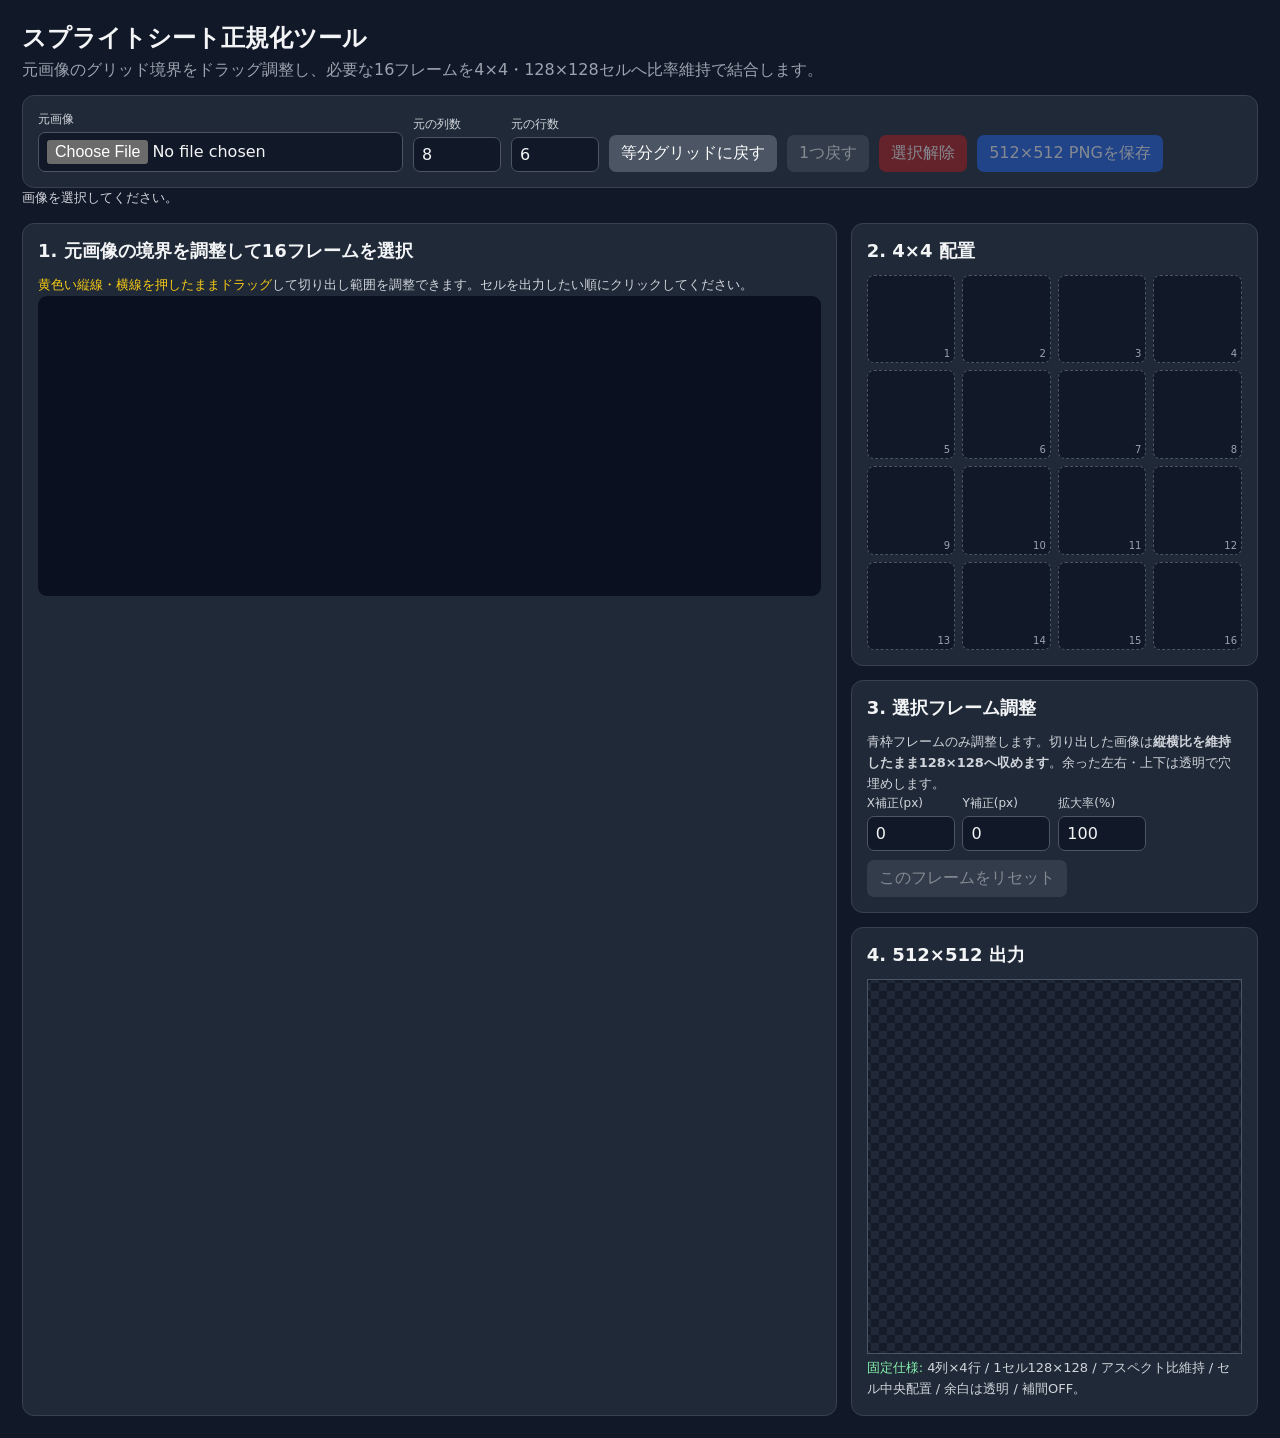
==== tools/sprite-sheet-cropper/index.html @ 9441125b "Keep frame aspect ratio and pad transparent space in output cells" ====
<!doctype html>
<html lang="ja">
<head>
<meta charset="utf-8">
<meta name="viewport" content="width=device-width,initial-scale=1">
<title>スプライトシート正規化ツール</title>
<style>
:root{color-scheme:dark}*{box-sizing:border-box}body{margin:0;background:#111827;color:#f3f4f6;font-family:system-ui,-apple-system,"Segoe UI",sans-serif}main{max-width:1500px;margin:auto;padding:22px}h1{margin:0 0 6px;font-size:24px}h2{font-size:18px;margin:0 0 12px}.muted{color:#9ca3af}.panel{margin-top:14px;padding:15px;border:1px solid #374151;border-radius:12px;background:#1f2937}.controls{display:flex;gap:10px;flex-wrap:wrap;align-items:end}.field{display:grid;gap:4px}.field label{font-size:12px;color:#d1d5db}.field input[type=number]{width:88px}input,button{font:inherit}input[type=file],input[type=number]{padding:7px 8px;border:1px solid #4b5563;border-radius:7px;background:#111827;color:#f3f4f6}button{padding:8px 12px;border:0;border-radius:7px;background:#2563eb;color:#fff;cursor:pointer}button.secondary{background:#4b5563}button.danger{background:#b91c1c}button:disabled{opacity:.45;cursor:not-allowed}.workspace{display:grid;grid-template-columns:minmax(0,2fr) minmax(340px,1fr);gap:14px}.canvas-wrap{overflow:auto;background:#0b1020;border-radius:9px;min-height:300px}.stage{display:inline-block;position:relative;line-height:0;user-select:none;touch-action:none}.stage canvas{display:block;image-rendering:pixelated}.overlay{position:absolute;inset:0}.cell{position:absolute;border:1px solid rgba(255,255,255,.18);cursor:pointer}.cell:hover{background:rgba(59,130,246,.16)}.cell.selected{background:rgba(34,197,94,.20);outline:2px solid #22c55e;outline-offset:-2px}.badge{position:absolute;left:3px;top:3px;font-size:11px;line-height:1;padding:4px 6px;border-radius:999px;background:#111827}.grid-line{position:absolute;z-index:20;background:#facc15;box-shadow:0 0 0 1px rgba(0,0,0,.5);touch-action:none}.grid-line.v{top:0;bottom:0;width:5px;cursor:ew-resize;transform:translateX(-2px)}.grid-line.h{left:0;right:0;height:5px;cursor:ns-resize;transform:translateY(-2px)}.grid-line:hover,.grid-line.dragging{background:#fb7185}.grid16{display:grid;grid-template-columns:repeat(4,1fr);gap:7px}.slot{position:relative;aspect-ratio:1;border:1px dashed #4b5563;border-radius:7px;background:#111827;overflow:hidden;cursor:pointer}.slot.active{outline:2px solid #60a5fa}.slot canvas{display:block;width:100%;height:100%;image-rendering:pixelated}.slot .n{position:absolute;right:4px;bottom:3px;font-size:10px;color:#9ca3af}.output canvas{width:min(100%,512px);height:auto;image-rendering:pixelated;border:1px solid #4b5563;background:repeating-conic-gradient(#202938 0 25%,#151b27 0 50%) 50%/16px 16px}.status,.note{font-size:13px;color:#d1d5db;line-height:1.6}.edit-grid{display:grid;grid-template-columns:repeat(4,minmax(70px,1fr));gap:8px}.edit-grid input{width:100%}.row{display:flex;gap:8px;flex-wrap:wrap}.kbd{font-family:ui-monospace,monospace;background:#111827;border:1px solid #374151;border-radius:4px;padding:1px 5px}.ok{color:#86efac}.warn{color:#facc15}@media(max-width:930px){.workspace{grid-template-columns:1fr}.edit-grid{grid-template-columns:repeat(2,1fr)}}
</style>
</head>
<body>
<main>
<h1>スプライトシート正規化ツール</h1>
<div class="muted">元画像のグリッド境界をドラッグ調整し、必要な16フレームを4×4・128×128セルへ比率維持で結合します。</div>
<section class="panel controls">
  <div class="field"><label>元画像</label><input id="file" type="file" accept="image/png,image/*"></div>
  <div class="field"><label>元の列数</label><input id="cols" type="number" min="1" value="8"></div>
  <div class="field"><label>元の行数</label><input id="rows" type="number" min="1" value="6"></div>
  <button id="apply" class="secondary">等分グリッドに戻す</button>
  <button id="undo" class="secondary" disabled>1つ戻す</button>
  <button id="clear" class="danger" disabled>選択解除</button>
  <button id="download" disabled>512×512 PNGを保存</button>
</section>
<div id="status" class="status">画像を選択してください。</div>
<section class="workspace">
  <section class="panel">
    <h2>1. 元画像の境界を調整して16フレームを選択</h2>
    <div class="note"><span class="warn">黄色い縦線・横線を押したままドラッグ</span>して切り出し範囲を調整できます。セルを出力したい順にクリックしてください。</div>
    <div class="canvas-wrap"><div id="stage" class="stage"><canvas id="source"></canvas><div id="overlay" class="overlay"></div></div></div>
  </section>
  <div>
    <section class="panel"><h2>2. 4×4 配置</h2><div id="slots" class="grid16"></div></section>
    <section class="panel">
      <h2>3. 選択フレーム調整</h2>
      <div class="note">青枠フレームのみ調整します。切り出した画像は<strong>縦横比を維持したまま128×128へ収めます</strong>。余った左右・上下は透明で穴埋めします。</div>
      <div class="edit-grid">
        <div class="field"><label>X補正(px)</label><input id="dx" type="number" step="1" value="0"></div>
        <div class="field"><label>Y補正(px)</label><input id="dy" type="number" step="1" value="0"></div>
        <div class="field"><label>拡大率(%)</label><input id="scale" type="number" min="10" max="400" step="1" value="100"></div>
      </div>
      <div class="row" style="margin-top:9px"><button id="resetOne" class="secondary" disabled>このフレームをリセット</button></div>
    </section>
    <section class="panel output">
      <h2>4. 512×512 出力</h2>
      <canvas id="output" width="512" height="512"></canvas>
      <div class="note"><span class="ok">固定仕様:</span> 4列×4行 / 1セル128×128 / アスペクト比維持 / セル中央配置 / 余白は透明 / 補間OFF。</div>
    </section>
  </div>
</section>
</main>
<script>
const $=id=>document.getElementById(id);
const file=$('file'),colsEl=$('cols'),rowsEl=$('rows'),apply=$('apply'),undo=$('undo'),clear=$('clear'),download=$('download');
const source=$('source'),sctx=source.getContext('2d',{alpha:true}),overlay=$('overlay'),stage=$('stage'),slots=$('slots'),output=$('output'),octx=output.getContext('2d',{alpha:true});
const dxEl=$('dx'),dyEl=$('dy'),scaleEl=$('scale'),resetOne=$('resetOne'),status=$('status');
let img=null,cols=8,rows=6,selected=[],active=-1,frameState=[];
let xCuts=[],yCuts=[],drag=null;
function evenCuts(size,count){const a=[];for(let i=0;i<=count;i++)a.push(Math.round(i*size/count));return a;}
function initSlots(){slots.innerHTML='';for(let i=0;i<16;i++){const d=document.createElement('div');d.className='slot';const c=document.createElement('canvas');c.width=128;c.height=128;d.appendChild(c);const n=document.createElement('span');n.className='n';n.textContent=i+1;d.appendChild(n);d.onclick=()=>{if(selected[i]!=null){active=i;syncEditor();renderAll();}};slots.appendChild(d);}}
initSlots();
file.onchange=()=>{const f=file.files?.[0];if(!f)return;const url=URL.createObjectURL(f),im=new Image();im.onload=()=>{URL.revokeObjectURL(url);img=im;cols=Math.max(1,parseInt(colsEl.value)||8);rows=Math.max(1,parseInt(rowsEl.value)||6);resetGrid();selected=[];frameState=[];active=-1;renderSource();renderAll();};im.src=url;};
apply.onclick=()=>{if(!img)return;cols=Math.max(1,parseInt(colsEl.value)||8);rows=Math.max(1,parseInt(rowsEl.value)||6);resetGrid();selected=[];frameState=[];active=-1;renderSource();renderAll();};
function resetGrid(){xCuts=evenCuts(img.naturalWidth,cols);yCuts=evenCuts(img.naturalHeight,rows);}
undo.onclick=()=>{selected.pop();frameState.pop();if(active>=selected.length)active=selected.length-1;syncEditor();renderAll();};
clear.onclick=()=>{selected=[];frameState=[];active=-1;syncEditor();renderAll();};
resetOne.onclick=()=>{if(active>=0){frameState[active]={dx:0,dy:0,scale:1};syncEditor();renderAll();}};
download.onclick=()=>{if(selected.length!==16)return;const a=document.createElement('a');a.href=output.toDataURL('image/png');a.download='sprite-sheet-4x4-128.png';a.click();};
[dxEl,dyEl,scaleEl].forEach(el=>el.oninput=()=>{if(active<0)return;const st=frameState[active];st.dx=parseInt(dxEl.value)||0;st.dy=parseInt(dyEl.value)||0;st.scale=Math.max(.1,(parseInt(scaleEl.value)||100)/100);renderAll();});
function renderSource(){if(!img){source.width=1;source.height=1;overlay.innerHTML='';return;}source.width=img.naturalWidth;source.height=img.naturalHeight;sctx.clearRect(0,0,source.width,source.height);sctx.imageSmoothingEnabled=false;sctx.drawImage(img,0,0);stage.style.width=source.width+'px';stage.style.height=source.height+'px';renderGridOverlay();}
function renderGridOverlay(){overlay.innerHTML='';for(let r=0;r<rows;r++)for(let c=0;c<cols;c++){const i=r*cols+c,d=document.createElement('div');d.className='cell';d.style.left=xCuts[c]+'px';d.style.top=yCuts[r]+'px';d.style.width=(xCuts[c+1]-xCuts[c])+'px';d.style.height=(yCuts[r+1]-yCuts[r])+'px';d.onclick=e=>{e.stopPropagation();selectCell(i)};overlay.appendChild(d);}for(let i=1;i<xCuts.length-1;i++){const l=document.createElement('div');l.className='grid-line v';l.style.left=xCuts[i]+'px';l.dataset.axis='x';l.dataset.index=i;l.onpointerdown=startDrag;overlay.appendChild(l);}for(let i=1;i<yCuts.length-1;i++){const l=document.createElement('div');l.className='grid-line h';l.style.top=yCuts[i]+'px';l.dataset.axis='y';l.dataset.index=i;l.onpointerdown=startDrag;overlay.appendChild(l);}markSelections();}
function startDrag(e){e.preventDefault();e.stopPropagation();const el=e.currentTarget;drag={axis:el.dataset.axis,index:+el.dataset.index};document.body.style.cursor=drag.axis==='x'?'ew-resize':'ns-resize';window.addEventListener('pointermove',moveDrag);window.addEventListener('pointerup',endDrag);window.addEventListener('pointercancel',endDrag);}
function moveDrag(e){if(!drag||!img)return;e.preventDefault();const rect=stage.getBoundingClientRect();const scaleX=img.naturalWidth/rect.width,scaleY=img.naturalHeight/rect.height;if(drag.axis==='x'){let v=Math.round((e.clientX-rect.left)*scaleX),i=drag.index;v=Math.max(xCuts[i-1]+1,Math.min(xCuts[i+1]-1,v));xCuts[i]=v;}else{let v=Math.round((e.clientY-rect.top)*scaleY),i=drag.index;v=Math.max(yCuts[i-1]+1,Math.min(yCuts[i+1]-1,v));yCuts[i]=v;}renderGridOverlay();renderAll();}
function endDrag(){if(!drag)return;drag=null;document.body.style.cursor='';window.removeEventListener('pointermove',moveDrag);window.removeEventListener('pointerup',endDrag);window.removeEventListener('pointercancel',endDrag);}
function selectCell(i){if(!img||selected.length>=16||selected.includes(i))return;selected.push(i);frameState.push({dx:0,dy:0,scale:1});active=selected.length-1;syncEditor();renderAll();}
function srcRect(index){const c=index%cols,r=Math.floor(index/cols);return{x:xCuts[c],y:yCuts[r],w:xCuts[c+1]-xCuts[c],h:yCuts[r+1]-yCuts[r]};}
function drawFrame(ctx,slot,ox,oy){
  if(selected[slot]==null)return;
  const r=srcRect(selected[slot]),st=frameState[slot];
  const fit=Math.min(128/r.w,128/r.h);
  const finalScale=fit*st.scale;
  const dw=Math.max(1,Math.round(r.w*finalScale));
  const dh=Math.max(1,Math.round(r.h*finalScale));
  const x=ox+Math.round((128-dw)/2)+Math.round(st.dx);
  const y=oy+Math.round((128-dh)/2)+Math.round(st.dy);
  ctx.save();
  ctx.beginPath();ctx.rect(ox,oy,128,128);ctx.clip();
  ctx.imageSmoothingEnabled=false;
  ctx.drawImage(img,r.x,r.y,r.w,r.h,x,y,dw,dh);
  ctx.restore();
}
function markSelections(){[...overlay.querySelectorAll('.cell')].forEach((d,i)=>{const p=selected.indexOf(i);d.classList.toggle('selected',p>=0);d.innerHTML=p>=0?`<span class="badge">${p+1}</span>`:'';});}
function renderAll(){markSelections();[...slots.children].forEach((d,i)=>{d.classList.toggle('active',i===active);const c=d.querySelector('canvas'),ctx=c.getContext('2d');ctx.clearRect(0,0,128,128);ctx.imageSmoothingEnabled=false;drawFrame(ctx,i,0,0);});octx.clearRect(0,0,512,512);octx.imageSmoothingEnabled=false;for(let i=0;i<16;i++)drawFrame(octx,i,(i%4)*128,Math.floor(i/4)*128);undo.disabled=selected.length===0;clear.disabled=selected.length===0;download.disabled=selected.length!==16;resetOne.disabled=active<0;status.textContent=!img?'画像を選択してください。':`元画像: ${img.naturalWidth}×${img.naturalHeight}px / ${cols}列×${rows}行 / 選択: ${selected.length}/16 / 出力: 512×512px`;}
function syncEditor(){const enabled=active>=0&&frameState[active];[dxEl,dyEl,scaleEl].forEach(e=>e.disabled=!enabled);if(!enabled){dxEl.value=0;dyEl.value=0;scaleEl.value=100;return;}const st=frameState[active];dxEl.value=st.dx;dyEl.value=st.dy;scaleEl.value=Math.round(st.scale*100);}
syncEditor();renderAll();
</script>
</body>
</html>
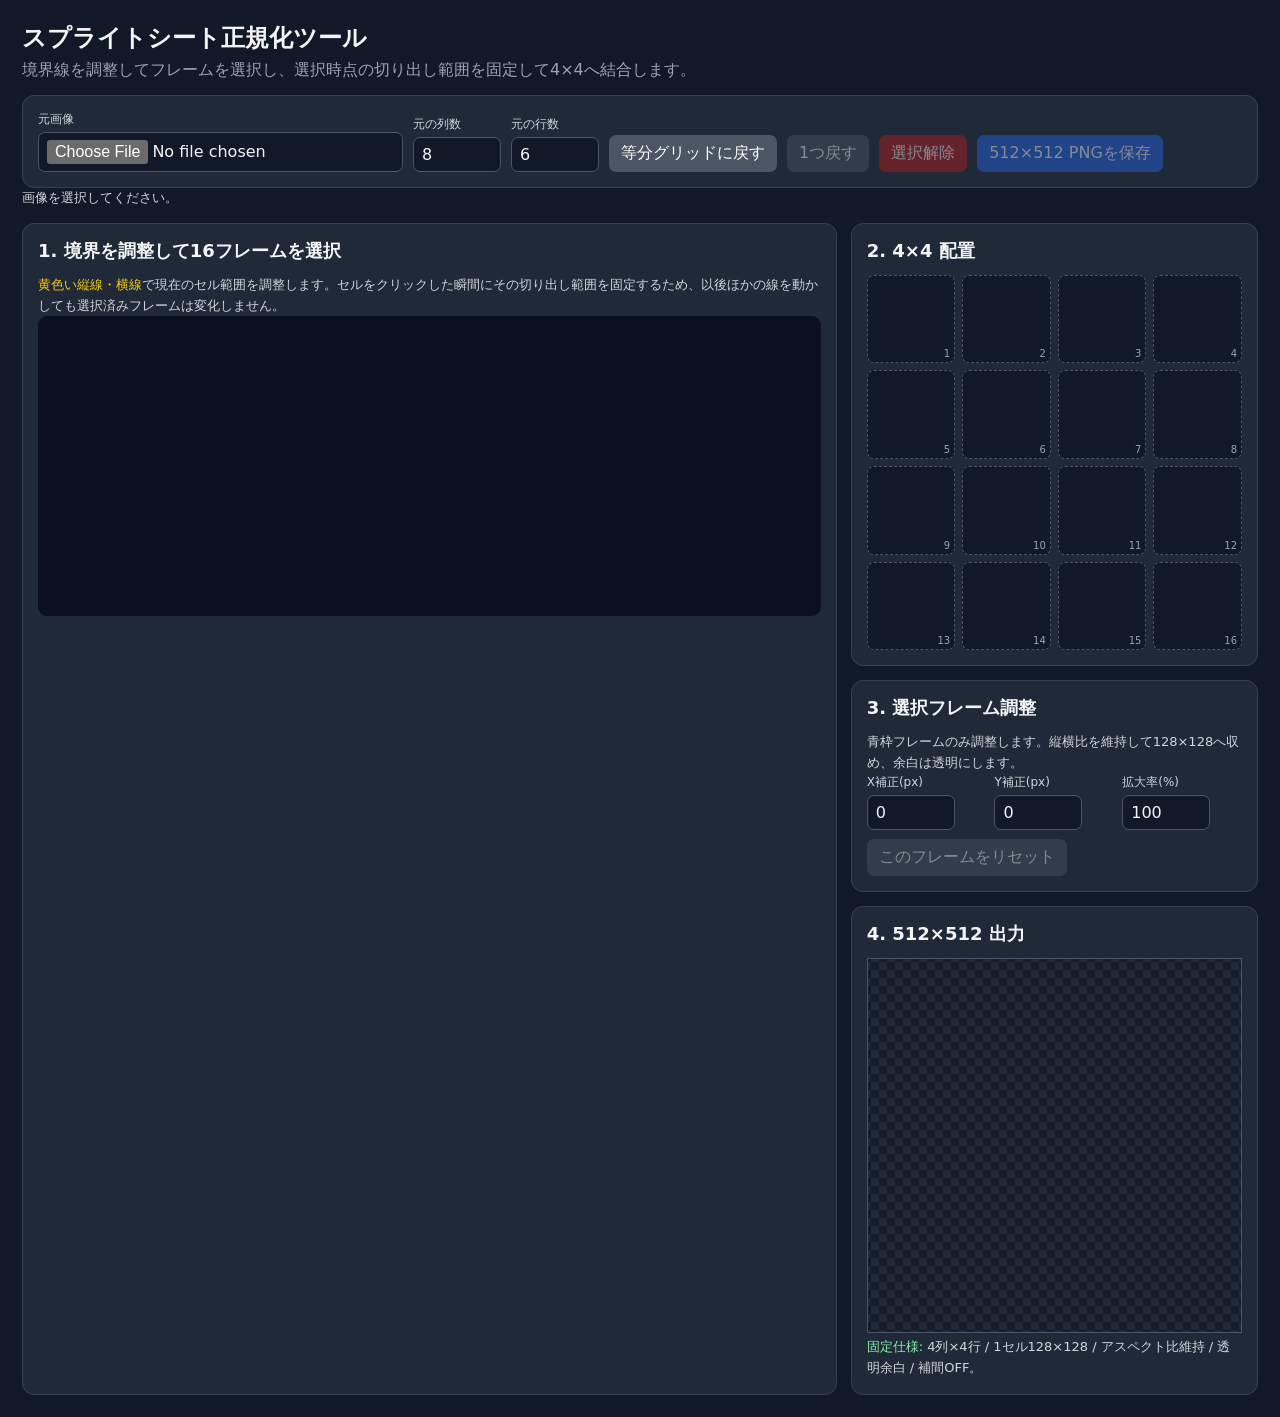
==== commit 04e16b2d: "Freeze selected sprite crop bounds independently" ====
--- a/tools/sprite-sheet-cropper/index.html
+++ b/tools/sprite-sheet-cropper/index.html
@@ -5,13 +5,13 @@
 <meta name="viewport" content="width=device-width,initial-scale=1">
 <title>スプライトシート正規化ツール</title>
 <style>
-:root{color-scheme:dark}*{box-sizing:border-box}body{margin:0;background:#111827;color:#f3f4f6;font-family:system-ui,-apple-system,"Segoe UI",sans-serif}main{max-width:1500px;margin:auto;padding:22px}h1{margin:0 0 6px;font-size:24px}h2{font-size:18px;margin:0 0 12px}.muted{color:#9ca3af}.panel{margin-top:14px;padding:15px;border:1px solid #374151;border-radius:12px;background:#1f2937}.controls{display:flex;gap:10px;flex-wrap:wrap;align-items:end}.field{display:grid;gap:4px}.field label{font-size:12px;color:#d1d5db}.field input[type=number]{width:88px}input,button{font:inherit}input[type=file],input[type=number]{padding:7px 8px;border:1px solid #4b5563;border-radius:7px;background:#111827;color:#f3f4f6}button{padding:8px 12px;border:0;border-radius:7px;background:#2563eb;color:#fff;cursor:pointer}button.secondary{background:#4b5563}button.danger{background:#b91c1c}button:disabled{opacity:.45;cursor:not-allowed}.workspace{display:grid;grid-template-columns:minmax(0,2fr) minmax(340px,1fr);gap:14px}.canvas-wrap{overflow:auto;background:#0b1020;border-radius:9px;min-height:300px}.stage{display:inline-block;position:relative;line-height:0;user-select:none;touch-action:none}.stage canvas{display:block;image-rendering:pixelated}.overlay{position:absolute;inset:0}.cell{position:absolute;border:1px solid rgba(255,255,255,.18);cursor:pointer}.cell:hover{background:rgba(59,130,246,.16)}.cell.selected{background:rgba(34,197,94,.20);outline:2px solid #22c55e;outline-offset:-2px}.badge{position:absolute;left:3px;top:3px;font-size:11px;line-height:1;padding:4px 6px;border-radius:999px;background:#111827}.grid-line{position:absolute;z-index:20;background:#facc15;box-shadow:0 0 0 1px rgba(0,0,0,.5);touch-action:none}.grid-line.v{top:0;bottom:0;width:5px;cursor:ew-resize;transform:translateX(-2px)}.grid-line.h{left:0;right:0;height:5px;cursor:ns-resize;transform:translateY(-2px)}.grid-line:hover,.grid-line.dragging{background:#fb7185}.grid16{display:grid;grid-template-columns:repeat(4,1fr);gap:7px}.slot{position:relative;aspect-ratio:1;border:1px dashed #4b5563;border-radius:7px;background:#111827;overflow:hidden;cursor:pointer}.slot.active{outline:2px solid #60a5fa}.slot canvas{display:block;width:100%;height:100%;image-rendering:pixelated}.slot .n{position:absolute;right:4px;bottom:3px;font-size:10px;color:#9ca3af}.output canvas{width:min(100%,512px);height:auto;image-rendering:pixelated;border:1px solid #4b5563;background:repeating-conic-gradient(#202938 0 25%,#151b27 0 50%) 50%/16px 16px}.status,.note{font-size:13px;color:#d1d5db;line-height:1.6}.edit-grid{display:grid;grid-template-columns:repeat(4,minmax(70px,1fr));gap:8px}.edit-grid input{width:100%}.row{display:flex;gap:8px;flex-wrap:wrap}.kbd{font-family:ui-monospace,monospace;background:#111827;border:1px solid #374151;border-radius:4px;padding:1px 5px}.ok{color:#86efac}.warn{color:#facc15}@media(max-width:930px){.workspace{grid-template-columns:1fr}.edit-grid{grid-template-columns:repeat(2,1fr)}}
+:root{color-scheme:dark}*{box-sizing:border-box}body{margin:0;background:#111827;color:#f3f4f6;font-family:system-ui,-apple-system,"Segoe UI",sans-serif}main{max-width:1500px;margin:auto;padding:22px}h1{margin:0 0 6px;font-size:24px}h2{font-size:18px;margin:0 0 12px}.muted{color:#9ca3af}.panel{margin-top:14px;padding:15px;border:1px solid #374151;border-radius:12px;background:#1f2937}.controls{display:flex;gap:10px;flex-wrap:wrap;align-items:end}.field{display:grid;gap:4px}.field label{font-size:12px;color:#d1d5db}.field input[type=number]{width:88px}input,button{font:inherit}input[type=file],input[type=number]{padding:7px 8px;border:1px solid #4b5563;border-radius:7px;background:#111827;color:#f3f4f6}button{padding:8px 12px;border:0;border-radius:7px;background:#2563eb;color:#fff;cursor:pointer}button.secondary{background:#4b5563}button.danger{background:#b91c1c}button:disabled{opacity:.45;cursor:not-allowed}.workspace{display:grid;grid-template-columns:minmax(0,2fr) minmax(340px,1fr);gap:14px}.canvas-wrap{overflow:auto;background:#0b1020;border-radius:9px;min-height:300px}.stage{display:inline-block;position:relative;line-height:0;user-select:none;touch-action:none}.stage canvas{display:block;image-rendering:pixelated}.overlay{position:absolute;inset:0}.cell{position:absolute;border:1px solid rgba(255,255,255,.18);cursor:pointer}.cell:hover{background:rgba(59,130,246,.16)}.cell.selected{background:rgba(34,197,94,.20);outline:2px solid #22c55e;outline-offset:-2px}.badge{position:absolute;left:3px;top:3px;font-size:11px;line-height:1;padding:4px 6px;border-radius:999px;background:#111827}.grid-line{position:absolute;z-index:20;background:#facc15;box-shadow:0 0 0 1px rgba(0,0,0,.5);touch-action:none}.grid-line.v{top:0;bottom:0;width:5px;cursor:ew-resize;transform:translateX(-2px)}.grid-line.h{left:0;right:0;height:5px;cursor:ns-resize;transform:translateY(-2px)}.grid-line:hover{background:#fb7185}.grid16{display:grid;grid-template-columns:repeat(4,1fr);gap:7px}.slot{position:relative;aspect-ratio:1;border:1px dashed #4b5563;border-radius:7px;background:#111827;overflow:hidden;cursor:pointer}.slot.active{outline:2px solid #60a5fa}.slot canvas{display:block;width:100%;height:100%;image-rendering:pixelated}.slot .n{position:absolute;right:4px;bottom:3px;font-size:10px;color:#9ca3af}.output canvas{width:min(100%,512px);height:auto;image-rendering:pixelated;border:1px solid #4b5563;background:repeating-conic-gradient(#202938 0 25%,#151b27 0 50%) 50%/16px 16px}.status,.note{font-size:13px;color:#d1d5db;line-height:1.6}.edit-grid{display:grid;grid-template-columns:repeat(3,minmax(70px,1fr));gap:8px}.edit-grid input{width:100%}.row{display:flex;gap:8px;flex-wrap:wrap}.ok{color:#86efac}.warn{color:#facc15}@media(max-width:930px){.workspace{grid-template-columns:1fr}.edit-grid{grid-template-columns:repeat(2,1fr)}}
 </style>
 </head>
 <body>
 <main>
 <h1>スプライトシート正規化ツール</h1>
-<div class="muted">元画像のグリッド境界をドラッグ調整し、必要な16フレームを4×4・128×128セルへ比率維持で結合します。</div>
+<div class="muted">境界線を調整してフレームを選択し、選択時点の切り出し範囲を固定して4×4へ結合します。</div>
 <section class="panel controls">
   <div class="field"><label>元画像</label><input id="file" type="file" accept="image/png,image/*"></div>
   <div class="field"><label>元の列数</label><input id="cols" type="number" min="1" value="8"></div>
@@ -24,15 +24,15 @@
 <div id="status" class="status">画像を選択してください。</div>
 <section class="workspace">
   <section class="panel">
-    <h2>1. 元画像の境界を調整して16フレームを選択</h2>
-    <div class="note"><span class="warn">黄色い縦線・横線を押したままドラッグ</span>して切り出し範囲を調整できます。セルを出力したい順にクリックしてください。</div>
+    <h2>1. 境界を調整して16フレームを選択</h2>
+    <div class="note"><span class="warn">黄色い縦線・横線</span>で現在のセル範囲を調整します。セルをクリックした瞬間にその切り出し範囲を固定するため、以後ほかの線を動かしても選択済みフレームは変化しません。</div>
     <div class="canvas-wrap"><div id="stage" class="stage"><canvas id="source"></canvas><div id="overlay" class="overlay"></div></div></div>
   </section>
   <div>
     <section class="panel"><h2>2. 4×4 配置</h2><div id="slots" class="grid16"></div></section>
     <section class="panel">
       <h2>3. 選択フレーム調整</h2>
-      <div class="note">青枠フレームのみ調整します。切り出した画像は<strong>縦横比を維持したまま128×128へ収めます</strong>。余った左右・上下は透明で穴埋めします。</div>
+      <div class="note">青枠フレームのみ調整します。縦横比を維持して128×128へ収め、余白は透明にします。</div>
       <div class="edit-grid">
         <div class="field"><label>X補正(px)</label><input id="dx" type="number" step="1" value="0"></div>
         <div class="field"><label>Y補正(px)</label><input id="dy" type="number" step="1" value="0"></div>
@@ -43,7 +43,7 @@
     <section class="panel output">
       <h2>4. 512×512 出力</h2>
       <canvas id="output" width="512" height="512"></canvas>
-      <div class="note"><span class="ok">固定仕様:</span> 4列×4行 / 1セル128×128 / アスペクト比維持 / セル中央配置 / 余白は透明 / 補間OFF。</div>
+      <div class="note"><span class="ok">固定仕様:</span> 4列×4行 / 1セル128×128 / アスペクト比維持 / 透明余白 / 補間OFF。</div>
     </section>
   </div>
 </section>
@@ -56,7 +56,8 @@
 let img=null,cols=8,rows=6,selected=[],active=-1,frameState=[];
 let xCuts=[],yCuts=[],drag=null;
 function evenCuts(size,count){const a=[];for(let i=0;i<=count;i++)a.push(Math.round(i*size/count));return a;}
-function initSlots(){slots.innerHTML='';for(let i=0;i<16;i++){const d=document.createElement('div');d.className='slot';const c=document.createElement('canvas');c.width=128;c.height=128;d.appendChild(c);const n=document.createElement('span');n.className='n';n.textContent=i+1;d.appendChild(n);d.onclick=()=>{if(selected[i]!=null){active=i;syncEditor();renderAll();}};slots.appendChild(d);}}
+function currentRect(index){const c=index%cols,r=Math.floor(index/cols);return{x:xCuts[c],y:yCuts[r],w:xCuts[c+1]-xCuts[c],h:yCuts[r+1]-yCuts[r]};}
+function initSlots(){slots.innerHTML='';for(let i=0;i<16;i++){const d=document.createElement('div');d.className='slot';const c=document.createElement('canvas');c.width=128;c.height=128;d.appendChild(c);const n=document.createElement('span');n.className='n';n.textContent=i+1;d.appendChild(n);d.onclick=()=>{if(selected[i]){active=i;syncEditor();renderAll();}};slots.appendChild(d);}}
 initSlots();
 file.onchange=()=>{const f=file.files?.[0];if(!f)return;const url=URL.createObjectURL(f),im=new Image();im.onload=()=>{URL.revokeObjectURL(url);img=im;cols=Math.max(1,parseInt(colsEl.value)||8);rows=Math.max(1,parseInt(rowsEl.value)||6);resetGrid();selected=[];frameState=[];active=-1;renderSource();renderAll();};im.src=url;};
 apply.onclick=()=>{if(!img)return;cols=Math.max(1,parseInt(colsEl.value)||8);rows=Math.max(1,parseInt(rowsEl.value)||6);resetGrid();selected=[];frameState=[];active=-1;renderSource();renderAll();};
@@ -71,25 +72,24 @@
 function startDrag(e){e.preventDefault();e.stopPropagation();const el=e.currentTarget;drag={axis:el.dataset.axis,index:+el.dataset.index};document.body.style.cursor=drag.axis==='x'?'ew-resize':'ns-resize';window.addEventListener('pointermove',moveDrag);window.addEventListener('pointerup',endDrag);window.addEventListener('pointercancel',endDrag);}
 function moveDrag(e){if(!drag||!img)return;e.preventDefault();const rect=stage.getBoundingClientRect();const scaleX=img.naturalWidth/rect.width,scaleY=img.naturalHeight/rect.height;if(drag.axis==='x'){let v=Math.round((e.clientX-rect.left)*scaleX),i=drag.index;v=Math.max(xCuts[i-1]+1,Math.min(xCuts[i+1]-1,v));xCuts[i]=v;}else{let v=Math.round((e.clientY-rect.top)*scaleY),i=drag.index;v=Math.max(yCuts[i-1]+1,Math.min(yCuts[i+1]-1,v));yCuts[i]=v;}renderGridOverlay();renderAll();}
 function endDrag(){if(!drag)return;drag=null;document.body.style.cursor='';window.removeEventListener('pointermove',moveDrag);window.removeEventListener('pointerup',endDrag);window.removeEventListener('pointercancel',endDrag);}
-function selectCell(i){if(!img||selected.length>=16||selected.includes(i))return;selected.push(i);frameState.push({dx:0,dy:0,scale:1});active=selected.length-1;syncEditor();renderAll();}
-function srcRect(index){const c=index%cols,r=Math.floor(index/cols);return{x:xCuts[c],y:yCuts[r],w:xCuts[c+1]-xCuts[c],h:yCuts[r+1]-yCuts[r]};}
+function selectCell(i){
+  if(!img||selected.length>=16||selected.some(s=>s.index===i))return;
+  const r=currentRect(i);
+  selected.push({index:i,rect:{x:r.x,y:r.y,w:r.w,h:r.h}});
+  frameState.push({dx:0,dy:0,scale:1});
+  active=selected.length-1;syncEditor();renderAll();
+}
 function drawFrame(ctx,slot,ox,oy){
-  if(selected[slot]==null)return;
-  const r=srcRect(selected[slot]),st=frameState[slot];
-  const fit=Math.min(128/r.w,128/r.h);
-  const finalScale=fit*st.scale;
-  const dw=Math.max(1,Math.round(r.w*finalScale));
-  const dh=Math.max(1,Math.round(r.h*finalScale));
-  const x=ox+Math.round((128-dw)/2)+Math.round(st.dx);
-  const y=oy+Math.round((128-dh)/2)+Math.round(st.dy);
-  ctx.save();
-  ctx.beginPath();ctx.rect(ox,oy,128,128);ctx.clip();
-  ctx.imageSmoothingEnabled=false;
-  ctx.drawImage(img,r.x,r.y,r.w,r.h,x,y,dw,dh);
-  ctx.restore();
+  const item=selected[slot];if(!item)return;
+  const r=item.rect,st=frameState[slot];
+  const fit=Math.min(128/r.w,128/r.h),finalScale=fit*st.scale;
+  const dw=Math.max(1,Math.round(r.w*finalScale)),dh=Math.max(1,Math.round(r.h*finalScale));
+  const x=ox+Math.round((128-dw)/2)+Math.round(st.dx),y=oy+Math.round((128-dh)/2)+Math.round(st.dy);
+  ctx.save();ctx.beginPath();ctx.rect(ox,oy,128,128);ctx.clip();ctx.imageSmoothingEnabled=false;
+  ctx.drawImage(img,r.x,r.y,r.w,r.h,x,y,dw,dh);ctx.restore();
 }
-function markSelections(){[...overlay.querySelectorAll('.cell')].forEach((d,i)=>{const p=selected.indexOf(i);d.classList.toggle('selected',p>=0);d.innerHTML=p>=0?`<span class="badge">${p+1}</span>`:'';});}
-function renderAll(){markSelections();[...slots.children].forEach((d,i)=>{d.classList.toggle('active',i===active);const c=d.querySelector('canvas'),ctx=c.getContext('2d');ctx.clearRect(0,0,128,128);ctx.imageSmoothingEnabled=false;drawFrame(ctx,i,0,0);});octx.clearRect(0,0,512,512);octx.imageSmoothingEnabled=false;for(let i=0;i<16;i++)drawFrame(octx,i,(i%4)*128,Math.floor(i/4)*128);undo.disabled=selected.length===0;clear.disabled=selected.length===0;download.disabled=selected.length!==16;resetOne.disabled=active<0;status.textContent=!img?'画像を選択してください。':`元画像: ${img.naturalWidth}×${img.naturalHeight}px / ${cols}列×${rows}行 / 選択: ${selected.length}/16 / 出力: 512×512px`;}
+function markSelections(){[...overlay.querySelectorAll('.cell')].forEach((d,i)=>{const p=selected.findIndex(s=>s.index===i);d.classList.toggle('selected',p>=0);d.innerHTML=p>=0?`<span class="badge">${p+1}</span>`:'';});}
+function renderAll(){markSelections();[...slots.children].forEach((d,i)=>{d.classList.toggle('active',i===active);const c=d.querySelector('canvas'),ctx=c.getContext('2d');ctx.clearRect(0,0,128,128);ctx.imageSmoothingEnabled=false;drawFrame(ctx,i,0,0);});octx.clearRect(0,0,512,512);octx.imageSmoothingEnabled=false;for(let i=0;i<16;i++)drawFrame(octx,i,(i%4)*128,Math.floor(i/4)*128);undo.disabled=selected.length===0;clear.disabled=selected.length===0;download.disabled=selected.length!==16;resetOne.disabled=active<0;status.textContent=!img?'画像を選択してください。':`元画像: ${img.naturalWidth}×${img.naturalHeight}px / ${cols}列×${rows}行 / 選択: ${selected.length}/16 / 選択済み範囲は固定`;}
 function syncEditor(){const enabled=active>=0&&frameState[active];[dxEl,dyEl,scaleEl].forEach(e=>e.disabled=!enabled);if(!enabled){dxEl.value=0;dyEl.value=0;scaleEl.value=100;return;}const st=frameState[active];dxEl.value=st.dx;dyEl.value=st.dy;scaleEl.value=Math.round(st.scale*100);}
 syncEditor();renderAll();
 </script>
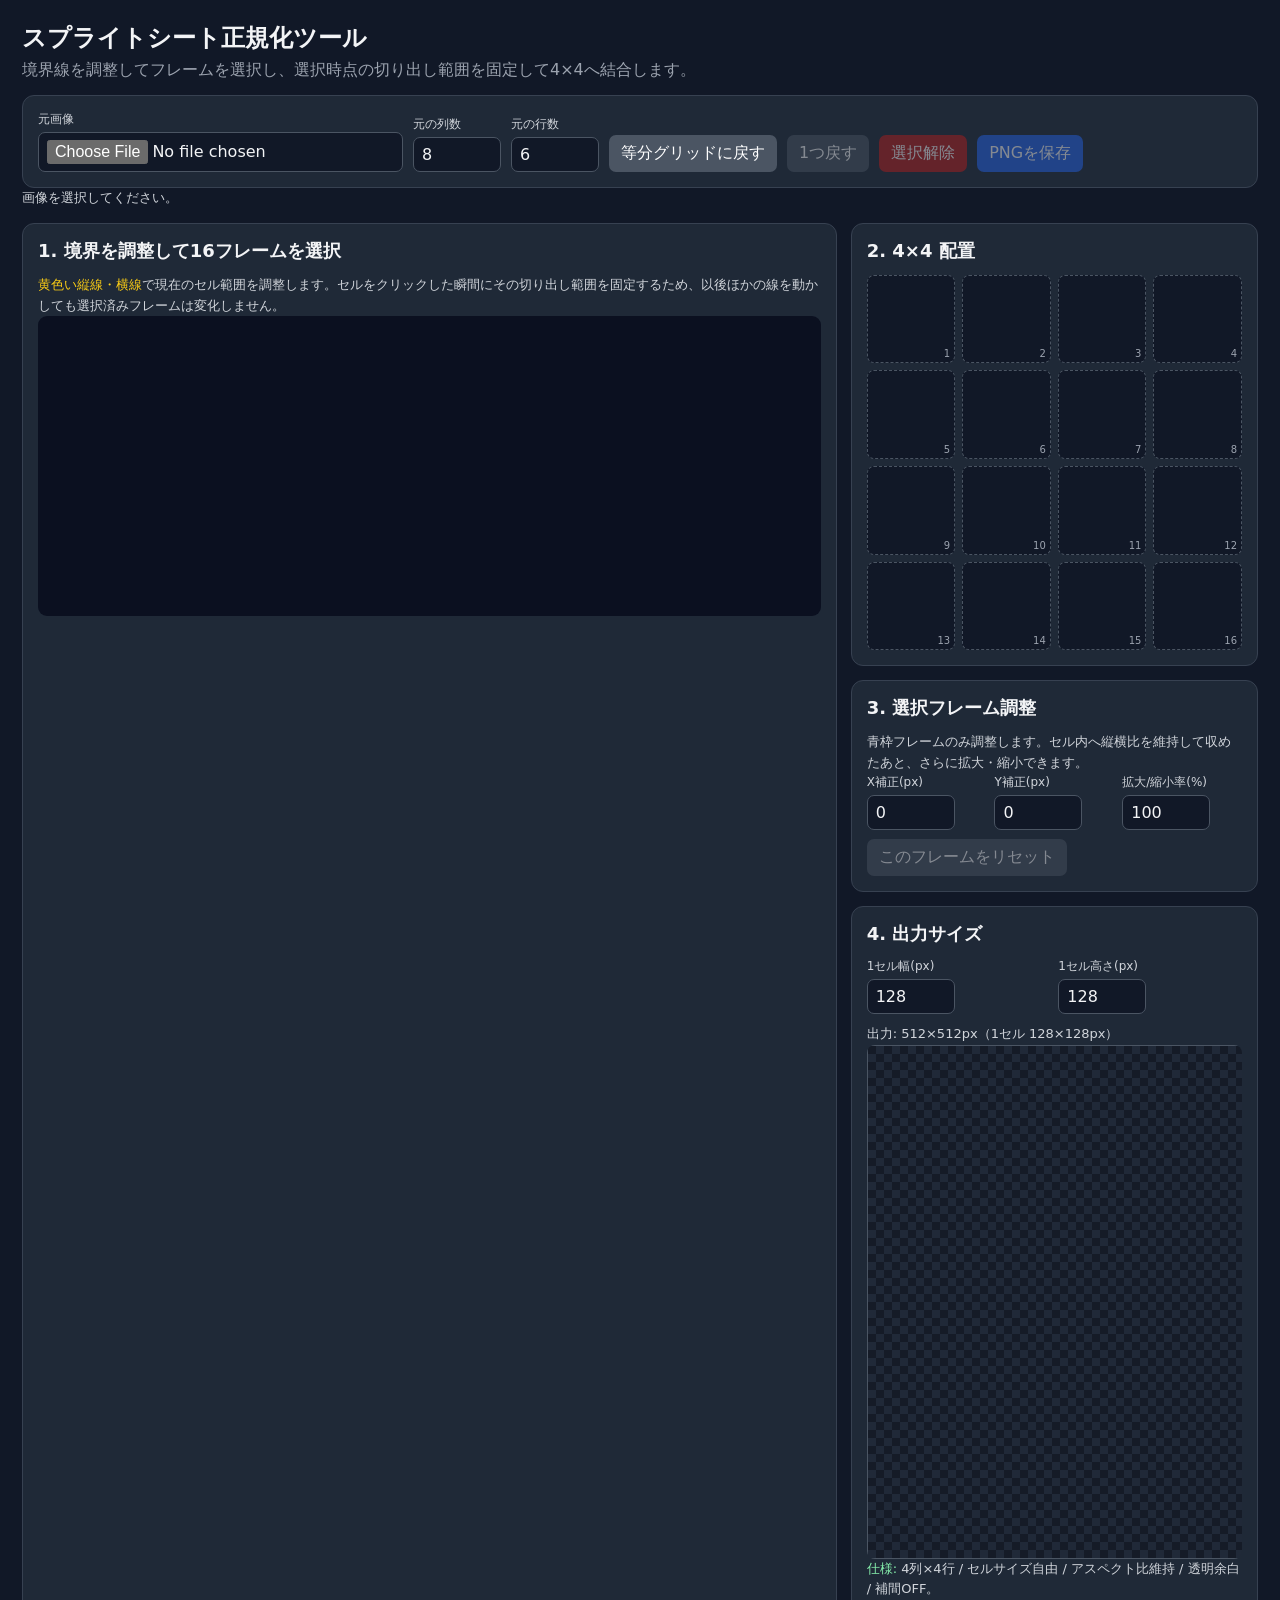
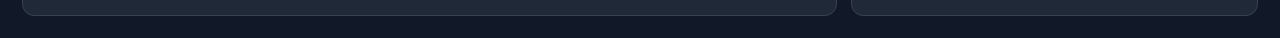
==== commit 95ab3336: "Make output cell size configurable and allow finer frame scaling" ====
--- a/tools/sprite-sheet-cropper/index.html
+++ b/tools/sprite-sheet-cropper/index.html
@@ -5,7 +5,7 @@
 <meta name="viewport" content="width=device-width,initial-scale=1">
 <title>スプライトシート正規化ツール</title>
 <style>
-:root{color-scheme:dark}*{box-sizing:border-box}body{margin:0;background:#111827;color:#f3f4f6;font-family:system-ui,-apple-system,"Segoe UI",sans-serif}main{max-width:1500px;margin:auto;padding:22px}h1{margin:0 0 6px;font-size:24px}h2{font-size:18px;margin:0 0 12px}.muted{color:#9ca3af}.panel{margin-top:14px;padding:15px;border:1px solid #374151;border-radius:12px;background:#1f2937}.controls{display:flex;gap:10px;flex-wrap:wrap;align-items:end}.field{display:grid;gap:4px}.field label{font-size:12px;color:#d1d5db}.field input[type=number]{width:88px}input,button{font:inherit}input[type=file],input[type=number]{padding:7px 8px;border:1px solid #4b5563;border-radius:7px;background:#111827;color:#f3f4f6}button{padding:8px 12px;border:0;border-radius:7px;background:#2563eb;color:#fff;cursor:pointer}button.secondary{background:#4b5563}button.danger{background:#b91c1c}button:disabled{opacity:.45;cursor:not-allowed}.workspace{display:grid;grid-template-columns:minmax(0,2fr) minmax(340px,1fr);gap:14px}.canvas-wrap{overflow:auto;background:#0b1020;border-radius:9px;min-height:300px}.stage{display:inline-block;position:relative;line-height:0;user-select:none;touch-action:none}.stage canvas{display:block;image-rendering:pixelated}.overlay{position:absolute;inset:0}.cell{position:absolute;border:1px solid rgba(255,255,255,.18);cursor:pointer}.cell:hover{background:rgba(59,130,246,.16)}.cell.selected{background:rgba(34,197,94,.20);outline:2px solid #22c55e;outline-offset:-2px}.badge{position:absolute;left:3px;top:3px;font-size:11px;line-height:1;padding:4px 6px;border-radius:999px;background:#111827}.grid-line{position:absolute;z-index:20;background:#facc15;box-shadow:0 0 0 1px rgba(0,0,0,.5);touch-action:none}.grid-line.v{top:0;bottom:0;width:5px;cursor:ew-resize;transform:translateX(-2px)}.grid-line.h{left:0;right:0;height:5px;cursor:ns-resize;transform:translateY(-2px)}.grid-line:hover{background:#fb7185}.grid16{display:grid;grid-template-columns:repeat(4,1fr);gap:7px}.slot{position:relative;aspect-ratio:1;border:1px dashed #4b5563;border-radius:7px;background:#111827;overflow:hidden;cursor:pointer}.slot.active{outline:2px solid #60a5fa}.slot canvas{display:block;width:100%;height:100%;image-rendering:pixelated}.slot .n{position:absolute;right:4px;bottom:3px;font-size:10px;color:#9ca3af}.output canvas{width:min(100%,512px);height:auto;image-rendering:pixelated;border:1px solid #4b5563;background:repeating-conic-gradient(#202938 0 25%,#151b27 0 50%) 50%/16px 16px}.status,.note{font-size:13px;color:#d1d5db;line-height:1.6}.edit-grid{display:grid;grid-template-columns:repeat(3,minmax(70px,1fr));gap:8px}.edit-grid input{width:100%}.row{display:flex;gap:8px;flex-wrap:wrap}.ok{color:#86efac}.warn{color:#facc15}@media(max-width:930px){.workspace{grid-template-columns:1fr}.edit-grid{grid-template-columns:repeat(2,1fr)}}
+:root{color-scheme:dark}*{box-sizing:border-box}body{margin:0;background:#111827;color:#f3f4f6;font-family:system-ui,-apple-system,"Segoe UI",sans-serif}main{max-width:1500px;margin:auto;padding:22px}h1{margin:0 0 6px;font-size:24px}h2{font-size:18px;margin:0 0 12px}.muted{color:#9ca3af}.panel{margin-top:14px;padding:15px;border:1px solid #374151;border-radius:12px;background:#1f2937}.controls{display:flex;gap:10px;flex-wrap:wrap;align-items:end}.field{display:grid;gap:4px}.field label{font-size:12px;color:#d1d5db}.field input[type=number]{width:88px}input,button{font:inherit}input[type=file],input[type=number]{padding:7px 8px;border:1px solid #4b5563;border-radius:7px;background:#111827;color:#f3f4f6}button{padding:8px 12px;border:0;border-radius:7px;background:#2563eb;color:#fff;cursor:pointer}button.secondary{background:#4b5563}button.danger{background:#b91c1c}button:disabled{opacity:.45;cursor:not-allowed}.workspace{display:grid;grid-template-columns:minmax(0,2fr) minmax(340px,1fr);gap:14px}.canvas-wrap{overflow:auto;background:#0b1020;border-radius:9px;min-height:300px}.stage{display:inline-block;position:relative;line-height:0;user-select:none;touch-action:none}.stage canvas{display:block;image-rendering:pixelated}.overlay{position:absolute;inset:0}.cell{position:absolute;border:1px solid rgba(255,255,255,.18);cursor:pointer}.cell:hover{background:rgba(59,130,246,.16)}.cell.selected{background:rgba(34,197,94,.20);outline:2px solid #22c55e;outline-offset:-2px}.badge{position:absolute;left:3px;top:3px;font-size:11px;line-height:1;padding:4px 6px;border-radius:999px;background:#111827}.grid-line{position:absolute;z-index:20;background:#facc15;box-shadow:0 0 0 1px rgba(0,0,0,.5);touch-action:none}.grid-line.v{top:0;bottom:0;width:5px;cursor:ew-resize;transform:translateX(-2px)}.grid-line.h{left:0;right:0;height:5px;cursor:ns-resize;transform:translateY(-2px)}.grid-line:hover{background:#fb7185}.grid16{display:grid;grid-template-columns:repeat(4,1fr);gap:7px}.slot{position:relative;aspect-ratio:1;border:1px dashed #4b5563;border-radius:7px;background:#111827;overflow:hidden;cursor:pointer}.slot.active{outline:2px solid #60a5fa}.slot canvas{display:block;width:100%;height:100%;image-rendering:pixelated}.slot .n{position:absolute;right:4px;bottom:3px;font-size:10px;color:#9ca3af}.output-wrap{overflow:auto;max-width:100%;background:#111827;border-radius:8px}.output canvas{display:block;max-width:none;height:auto;image-rendering:pixelated;border:1px solid #4b5563;background:repeating-conic-gradient(#202938 0 25%,#151b27 0 50%) 50%/16px 16px}.status,.note{font-size:13px;color:#d1d5db;line-height:1.6}.edit-grid{display:grid;grid-template-columns:repeat(3,minmax(70px,1fr));gap:8px}.edit-grid input{width:100%}.output-grid{display:grid;grid-template-columns:repeat(2,minmax(90px,1fr));gap:8px;margin-bottom:10px}.row{display:flex;gap:8px;flex-wrap:wrap}.ok{color:#86efac}.warn{color:#facc15}@media(max-width:930px){.workspace{grid-template-columns:1fr}.edit-grid,.output-grid{grid-template-columns:repeat(2,1fr)}}
 </style>
 </head>
 <body>
@@ -19,7 +19,7 @@
   <button id="apply" class="secondary">等分グリッドに戻す</button>
   <button id="undo" class="secondary" disabled>1つ戻す</button>
   <button id="clear" class="danger" disabled>選択解除</button>
-  <button id="download" disabled>512×512 PNGを保存</button>
+  <button id="download" disabled>PNGを保存</button>
 </section>
 <div id="status" class="status">画像を選択してください。</div>
 <section class="workspace">
@@ -32,18 +32,23 @@
     <section class="panel"><h2>2. 4×4 配置</h2><div id="slots" class="grid16"></div></section>
     <section class="panel">
       <h2>3. 選択フレーム調整</h2>
-      <div class="note">青枠フレームのみ調整します。縦横比を維持して128×128へ収め、余白は透明にします。</div>
+      <div class="note">青枠フレームのみ調整します。セル内へ縦横比を維持して収めたあと、さらに拡大・縮小できます。</div>
       <div class="edit-grid">
         <div class="field"><label>X補正(px)</label><input id="dx" type="number" step="1" value="0"></div>
         <div class="field"><label>Y補正(px)</label><input id="dy" type="number" step="1" value="0"></div>
-        <div class="field"><label>拡大率(%)</label><input id="scale" type="number" min="10" max="400" step="1" value="100"></div>
+        <div class="field"><label>拡大/縮小率(%)</label><input id="scale" type="number" min="1" max="400" step="1" value="100"></div>
       </div>
       <div class="row" style="margin-top:9px"><button id="resetOne" class="secondary" disabled>このフレームをリセット</button></div>
     </section>
     <section class="panel output">
-      <h2>4. 512×512 出力</h2>
-      <canvas id="output" width="512" height="512"></canvas>
-      <div class="note"><span class="ok">固定仕様:</span> 4列×4行 / 1セル128×128 / アスペクト比維持 / 透明余白 / 補間OFF。</div>
+      <h2>4. 出力サイズ</h2>
+      <div class="output-grid">
+        <div class="field"><label>1セル幅(px)</label><input id="cellW" type="number" min="1" max="2048" step="1" value="128"></div>
+        <div class="field"><label>1セル高さ(px)</label><input id="cellH" type="number" min="1" max="2048" step="1" value="128"></div>
+      </div>
+      <div id="outputInfo" class="note"></div>
+      <div class="output-wrap"><canvas id="output" width="512" height="512"></canvas></div>
+      <div class="note"><span class="ok">仕様:</span> 4列×4行 / セルサイズ自由 / アスペクト比維持 / 透明余白 / 補間OFF。</div>
     </section>
   </div>
 </section>
@@ -52,11 +57,12 @@
 const $=id=>document.getElementById(id);
 const file=$('file'),colsEl=$('cols'),rowsEl=$('rows'),apply=$('apply'),undo=$('undo'),clear=$('clear'),download=$('download');
 const source=$('source'),sctx=source.getContext('2d',{alpha:true}),overlay=$('overlay'),stage=$('stage'),slots=$('slots'),output=$('output'),octx=output.getContext('2d',{alpha:true});
-const dxEl=$('dx'),dyEl=$('dy'),scaleEl=$('scale'),resetOne=$('resetOne'),status=$('status');
+const dxEl=$('dx'),dyEl=$('dy'),scaleEl=$('scale'),resetOne=$('resetOne'),status=$('status'),cellWEl=$('cellW'),cellHEl=$('cellH'),outputInfo=$('outputInfo');
 let img=null,cols=8,rows=6,selected=[],active=-1,frameState=[];
 let xCuts=[],yCuts=[],drag=null;
 function evenCuts(size,count){const a=[];for(let i=0;i<=count;i++)a.push(Math.round(i*size/count));return a;}
 function currentRect(index){const c=index%cols,r=Math.floor(index/cols);return{x:xCuts[c],y:yCuts[r],w:xCuts[c+1]-xCuts[c],h:yCuts[r+1]-yCuts[r]};}
+function getCellSize(){return{w:Math.max(1,parseInt(cellWEl.value)||128),h:Math.max(1,parseInt(cellHEl.value)||128)};}
 function initSlots(){slots.innerHTML='';for(let i=0;i<16;i++){const d=document.createElement('div');d.className='slot';const c=document.createElement('canvas');c.width=128;c.height=128;d.appendChild(c);const n=document.createElement('span');n.className='n';n.textContent=i+1;d.appendChild(n);d.onclick=()=>{if(selected[i]){active=i;syncEditor();renderAll();}};slots.appendChild(d);}}
 initSlots();
 file.onchange=()=>{const f=file.files?.[0];if(!f)return;const url=URL.createObjectURL(f),im=new Image();im.onload=()=>{URL.revokeObjectURL(url);img=im;cols=Math.max(1,parseInt(colsEl.value)||8);rows=Math.max(1,parseInt(rowsEl.value)||6);resetGrid();selected=[];frameState=[];active=-1;renderSource();renderAll();};im.src=url;};
@@ -65,31 +71,18 @@
 undo.onclick=()=>{selected.pop();frameState.pop();if(active>=selected.length)active=selected.length-1;syncEditor();renderAll();};
 clear.onclick=()=>{selected=[];frameState=[];active=-1;syncEditor();renderAll();};
 resetOne.onclick=()=>{if(active>=0){frameState[active]={dx:0,dy:0,scale:1};syncEditor();renderAll();}};
-download.onclick=()=>{if(selected.length!==16)return;const a=document.createElement('a');a.href=output.toDataURL('image/png');a.download='sprite-sheet-4x4-128.png';a.click();};
-[dxEl,dyEl,scaleEl].forEach(el=>el.oninput=()=>{if(active<0)return;const st=frameState[active];st.dx=parseInt(dxEl.value)||0;st.dy=parseInt(dyEl.value)||0;st.scale=Math.max(.1,(parseInt(scaleEl.value)||100)/100);renderAll();});
+download.onclick=()=>{if(selected.length!==16)return;const a=document.createElement('a');a.href=output.toDataURL('image/png');a.download=`sprite-sheet-4x4-${output.width}x${output.height}.png`;a.click();};
+[dxEl,dyEl,scaleEl].forEach(el=>el.oninput=()=>{if(active<0)return;const st=frameState[active];st.dx=parseInt(dxEl.value)||0;st.dy=parseInt(dyEl.value)||0;st.scale=Math.max(.01,(parseInt(scaleEl.value)||100)/100);renderAll();});
+[cellWEl,cellHEl].forEach(el=>el.oninput=renderAll);
 function renderSource(){if(!img){source.width=1;source.height=1;overlay.innerHTML='';return;}source.width=img.naturalWidth;source.height=img.naturalHeight;sctx.clearRect(0,0,source.width,source.height);sctx.imageSmoothingEnabled=false;sctx.drawImage(img,0,0);stage.style.width=source.width+'px';stage.style.height=source.height+'px';renderGridOverlay();}
 function renderGridOverlay(){overlay.innerHTML='';for(let r=0;r<rows;r++)for(let c=0;c<cols;c++){const i=r*cols+c,d=document.createElement('div');d.className='cell';d.style.left=xCuts[c]+'px';d.style.top=yCuts[r]+'px';d.style.width=(xCuts[c+1]-xCuts[c])+'px';d.style.height=(yCuts[r+1]-yCuts[r])+'px';d.onclick=e=>{e.stopPropagation();selectCell(i)};overlay.appendChild(d);}for(let i=1;i<xCuts.length-1;i++){const l=document.createElement('div');l.className='grid-line v';l.style.left=xCuts[i]+'px';l.dataset.axis='x';l.dataset.index=i;l.onpointerdown=startDrag;overlay.appendChild(l);}for(let i=1;i<yCuts.length-1;i++){const l=document.createElement('div');l.className='grid-line h';l.style.top=yCuts[i]+'px';l.dataset.axis='y';l.dataset.index=i;l.onpointerdown=startDrag;overlay.appendChild(l);}markSelections();}
 function startDrag(e){e.preventDefault();e.stopPropagation();const el=e.currentTarget;drag={axis:el.dataset.axis,index:+el.dataset.index};document.body.style.cursor=drag.axis==='x'?'ew-resize':'ns-resize';window.addEventListener('pointermove',moveDrag);window.addEventListener('pointerup',endDrag);window.addEventListener('pointercancel',endDrag);}
 function moveDrag(e){if(!drag||!img)return;e.preventDefault();const rect=stage.getBoundingClientRect();const scaleX=img.naturalWidth/rect.width,scaleY=img.naturalHeight/rect.height;if(drag.axis==='x'){let v=Math.round((e.clientX-rect.left)*scaleX),i=drag.index;v=Math.max(xCuts[i-1]+1,Math.min(xCuts[i+1]-1,v));xCuts[i]=v;}else{let v=Math.round((e.clientY-rect.top)*scaleY),i=drag.index;v=Math.max(yCuts[i-1]+1,Math.min(yCuts[i+1]-1,v));yCuts[i]=v;}renderGridOverlay();renderAll();}
 function endDrag(){if(!drag)return;drag=null;document.body.style.cursor='';window.removeEventListener('pointermove',moveDrag);window.removeEventListener('pointerup',endDrag);window.removeEventListener('pointercancel',endDrag);}
-function selectCell(i){
-  if(!img||selected.length>=16||selected.some(s=>s.index===i))return;
-  const r=currentRect(i);
-  selected.push({index:i,rect:{x:r.x,y:r.y,w:r.w,h:r.h}});
-  frameState.push({dx:0,dy:0,scale:1});
-  active=selected.length-1;syncEditor();renderAll();
-}
-function drawFrame(ctx,slot,ox,oy){
-  const item=selected[slot];if(!item)return;
-  const r=item.rect,st=frameState[slot];
-  const fit=Math.min(128/r.w,128/r.h),finalScale=fit*st.scale;
-  const dw=Math.max(1,Math.round(r.w*finalScale)),dh=Math.max(1,Math.round(r.h*finalScale));
-  const x=ox+Math.round((128-dw)/2)+Math.round(st.dx),y=oy+Math.round((128-dh)/2)+Math.round(st.dy);
-  ctx.save();ctx.beginPath();ctx.rect(ox,oy,128,128);ctx.clip();ctx.imageSmoothingEnabled=false;
-  ctx.drawImage(img,r.x,r.y,r.w,r.h,x,y,dw,dh);ctx.restore();
-}
+function selectCell(i){if(!img||selected.length>=16||selected.some(s=>s.index===i))return;const r=currentRect(i);selected.push({index:i,rect:{x:r.x,y:r.y,w:r.w,h:r.h}});frameState.push({dx:0,dy:0,scale:1});active=selected.length-1;syncEditor();renderAll();}
+function drawFrame(ctx,slot,ox,oy,cellW,cellH){const item=selected[slot];if(!item)return;const r=item.rect,st=frameState[slot];const fit=Math.min(cellW/r.w,cellH/r.h),finalScale=fit*st.scale;const dw=Math.max(1,Math.round(r.w*finalScale)),dh=Math.max(1,Math.round(r.h*finalScale));const x=ox+Math.round((cellW-dw)/2)+Math.round(st.dx),y=oy+Math.round((cellH-dh)/2)+Math.round(st.dy);ctx.save();ctx.beginPath();ctx.rect(ox,oy,cellW,cellH);ctx.clip();ctx.imageSmoothingEnabled=false;ctx.drawImage(img,r.x,r.y,r.w,r.h,x,y,dw,dh);ctx.restore();}
 function markSelections(){[...overlay.querySelectorAll('.cell')].forEach((d,i)=>{const p=selected.findIndex(s=>s.index===i);d.classList.toggle('selected',p>=0);d.innerHTML=p>=0?`<span class="badge">${p+1}</span>`:'';});}
-function renderAll(){markSelections();[...slots.children].forEach((d,i)=>{d.classList.toggle('active',i===active);const c=d.querySelector('canvas'),ctx=c.getContext('2d');ctx.clearRect(0,0,128,128);ctx.imageSmoothingEnabled=false;drawFrame(ctx,i,0,0);});octx.clearRect(0,0,512,512);octx.imageSmoothingEnabled=false;for(let i=0;i<16;i++)drawFrame(octx,i,(i%4)*128,Math.floor(i/4)*128);undo.disabled=selected.length===0;clear.disabled=selected.length===0;download.disabled=selected.length!==16;resetOne.disabled=active<0;status.textContent=!img?'画像を選択してください。':`元画像: ${img.naturalWidth}×${img.naturalHeight}px / ${cols}列×${rows}行 / 選択: ${selected.length}/16 / 選択済み範囲は固定`;}
+function renderAll(){markSelections();const cell=getCellSize();[...slots.children].forEach((d,i)=>{d.classList.toggle('active',i===active);const c=d.querySelector('canvas'),ctx=c.getContext('2d');c.width=cell.w;c.height=cell.h;ctx.clearRect(0,0,cell.w,cell.h);ctx.imageSmoothingEnabled=false;drawFrame(ctx,i,0,0,cell.w,cell.h);});output.width=cell.w*4;output.height=cell.h*4;octx.clearRect(0,0,output.width,output.height);octx.imageSmoothingEnabled=false;for(let i=0;i<16;i++)drawFrame(octx,i,(i%4)*cell.w,Math.floor(i/4)*cell.h,cell.w,cell.h);undo.disabled=selected.length===0;clear.disabled=selected.length===0;download.disabled=selected.length!==16;resetOne.disabled=active<0;outputInfo.textContent=`出力: ${output.width}×${output.height}px（1セル ${cell.w}×${cell.h}px）`;status.textContent=!img?'画像を選択してください。':`元画像: ${img.naturalWidth}×${img.naturalHeight}px / ${cols}列×${rows}行 / 選択: ${selected.length}/16 / 選択済み範囲は固定`;}
 function syncEditor(){const enabled=active>=0&&frameState[active];[dxEl,dyEl,scaleEl].forEach(e=>e.disabled=!enabled);if(!enabled){dxEl.value=0;dyEl.value=0;scaleEl.value=100;return;}const st=frameState[active];dxEl.value=st.dx;dyEl.value=st.dy;scaleEl.value=Math.round(st.scale*100);}
 syncEditor();renderAll();
 </script>
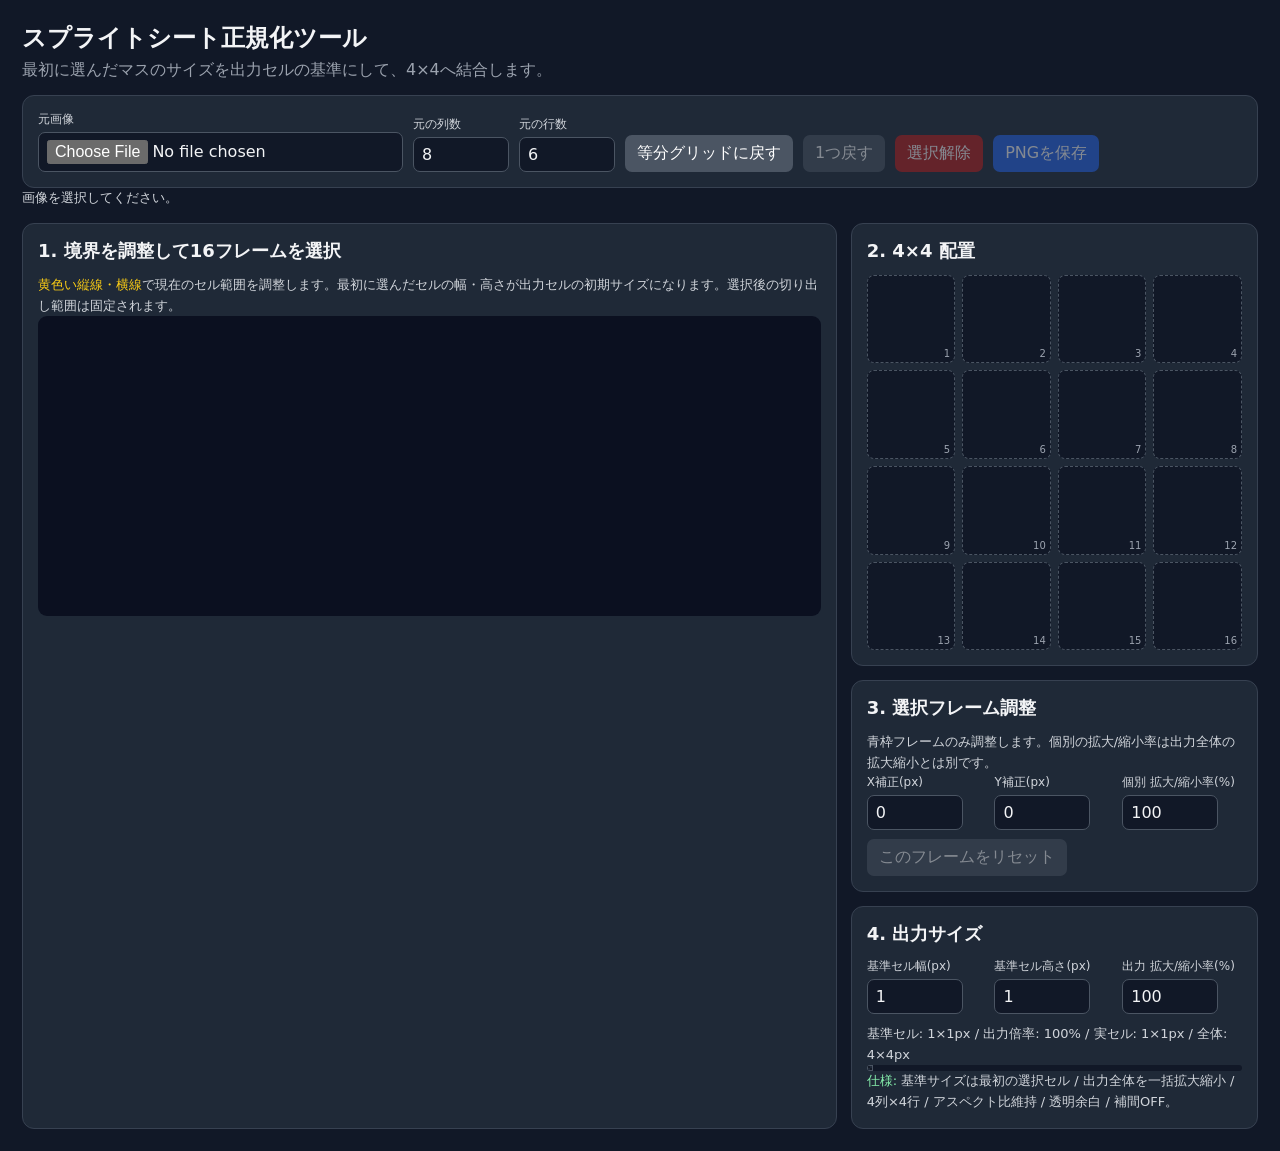
==== commit 491b3cf4: "Use first selected cell as output base size and add global output scale" ====
--- a/tools/sprite-sheet-cropper/index.html
+++ b/tools/sprite-sheet-cropper/index.html
@@ -5,13 +5,13 @@
 <meta name="viewport" content="width=device-width,initial-scale=1">
 <title>スプライトシート正規化ツール</title>
 <style>
-:root{color-scheme:dark}*{box-sizing:border-box}body{margin:0;background:#111827;color:#f3f4f6;font-family:system-ui,-apple-system,"Segoe UI",sans-serif}main{max-width:1500px;margin:auto;padding:22px}h1{margin:0 0 6px;font-size:24px}h2{font-size:18px;margin:0 0 12px}.muted{color:#9ca3af}.panel{margin-top:14px;padding:15px;border:1px solid #374151;border-radius:12px;background:#1f2937}.controls{display:flex;gap:10px;flex-wrap:wrap;align-items:end}.field{display:grid;gap:4px}.field label{font-size:12px;color:#d1d5db}.field input[type=number]{width:88px}input,button{font:inherit}input[type=file],input[type=number]{padding:7px 8px;border:1px solid #4b5563;border-radius:7px;background:#111827;color:#f3f4f6}button{padding:8px 12px;border:0;border-radius:7px;background:#2563eb;color:#fff;cursor:pointer}button.secondary{background:#4b5563}button.danger{background:#b91c1c}button:disabled{opacity:.45;cursor:not-allowed}.workspace{display:grid;grid-template-columns:minmax(0,2fr) minmax(340px,1fr);gap:14px}.canvas-wrap{overflow:auto;background:#0b1020;border-radius:9px;min-height:300px}.stage{display:inline-block;position:relative;line-height:0;user-select:none;touch-action:none}.stage canvas{display:block;image-rendering:pixelated}.overlay{position:absolute;inset:0}.cell{position:absolute;border:1px solid rgba(255,255,255,.18);cursor:pointer}.cell:hover{background:rgba(59,130,246,.16)}.cell.selected{background:rgba(34,197,94,.20);outline:2px solid #22c55e;outline-offset:-2px}.badge{position:absolute;left:3px;top:3px;font-size:11px;line-height:1;padding:4px 6px;border-radius:999px;background:#111827}.grid-line{position:absolute;z-index:20;background:#facc15;box-shadow:0 0 0 1px rgba(0,0,0,.5);touch-action:none}.grid-line.v{top:0;bottom:0;width:5px;cursor:ew-resize;transform:translateX(-2px)}.grid-line.h{left:0;right:0;height:5px;cursor:ns-resize;transform:translateY(-2px)}.grid-line:hover{background:#fb7185}.grid16{display:grid;grid-template-columns:repeat(4,1fr);gap:7px}.slot{position:relative;aspect-ratio:1;border:1px dashed #4b5563;border-radius:7px;background:#111827;overflow:hidden;cursor:pointer}.slot.active{outline:2px solid #60a5fa}.slot canvas{display:block;width:100%;height:100%;image-rendering:pixelated}.slot .n{position:absolute;right:4px;bottom:3px;font-size:10px;color:#9ca3af}.output-wrap{overflow:auto;max-width:100%;background:#111827;border-radius:8px}.output canvas{display:block;max-width:none;height:auto;image-rendering:pixelated;border:1px solid #4b5563;background:repeating-conic-gradient(#202938 0 25%,#151b27 0 50%) 50%/16px 16px}.status,.note{font-size:13px;color:#d1d5db;line-height:1.6}.edit-grid{display:grid;grid-template-columns:repeat(3,minmax(70px,1fr));gap:8px}.edit-grid input{width:100%}.output-grid{display:grid;grid-template-columns:repeat(2,minmax(90px,1fr));gap:8px;margin-bottom:10px}.row{display:flex;gap:8px;flex-wrap:wrap}.ok{color:#86efac}.warn{color:#facc15}@media(max-width:930px){.workspace{grid-template-columns:1fr}.edit-grid,.output-grid{grid-template-columns:repeat(2,1fr)}}
+:root{color-scheme:dark}*{box-sizing:border-box}body{margin:0;background:#111827;color:#f3f4f6;font-family:system-ui,-apple-system,"Segoe UI",sans-serif}main{max-width:1500px;margin:auto;padding:22px}h1{margin:0 0 6px;font-size:24px}h2{font-size:18px;margin:0 0 12px}.muted{color:#9ca3af}.panel{margin-top:14px;padding:15px;border:1px solid #374151;border-radius:12px;background:#1f2937}.controls{display:flex;gap:10px;flex-wrap:wrap;align-items:end}.field{display:grid;gap:4px}.field label{font-size:12px;color:#d1d5db}.field input[type=number]{width:96px}input,button{font:inherit}input[type=file],input[type=number]{padding:7px 8px;border:1px solid #4b5563;border-radius:7px;background:#111827;color:#f3f4f6}button{padding:8px 12px;border:0;border-radius:7px;background:#2563eb;color:#fff;cursor:pointer}button.secondary{background:#4b5563}button.danger{background:#b91c1c}button:disabled{opacity:.45;cursor:not-allowed}.workspace{display:grid;grid-template-columns:minmax(0,2fr) minmax(340px,1fr);gap:14px}.canvas-wrap{overflow:auto;background:#0b1020;border-radius:9px;min-height:300px}.stage{display:inline-block;position:relative;line-height:0;user-select:none;touch-action:none}.stage canvas{display:block;image-rendering:pixelated}.overlay{position:absolute;inset:0}.cell{position:absolute;border:1px solid rgba(255,255,255,.18);cursor:pointer}.cell:hover{background:rgba(59,130,246,.16)}.cell.selected{background:rgba(34,197,94,.20);outline:2px solid #22c55e;outline-offset:-2px}.badge{position:absolute;left:3px;top:3px;font-size:11px;line-height:1;padding:4px 6px;border-radius:999px;background:#111827}.grid-line{position:absolute;z-index:20;background:#facc15;box-shadow:0 0 0 1px rgba(0,0,0,.5);touch-action:none}.grid-line.v{top:0;bottom:0;width:5px;cursor:ew-resize;transform:translateX(-2px)}.grid-line.h{left:0;right:0;height:5px;cursor:ns-resize;transform:translateY(-2px)}.grid-line:hover{background:#fb7185}.grid16{display:grid;grid-template-columns:repeat(4,1fr);gap:7px}.slot{position:relative;aspect-ratio:1;border:1px dashed #4b5563;border-radius:7px;background:#111827;overflow:hidden;cursor:pointer}.slot.active{outline:2px solid #60a5fa}.slot canvas{display:block;width:100%;height:100%;image-rendering:pixelated}.slot .n{position:absolute;right:4px;bottom:3px;font-size:10px;color:#9ca3af}.output-wrap{overflow:auto;max-width:100%;background:#111827;border-radius:8px}.output canvas{display:block;max-width:none;height:auto;image-rendering:pixelated;border:1px solid #4b5563;background:repeating-conic-gradient(#202938 0 25%,#151b27 0 50%) 50%/16px 16px}.status,.note{font-size:13px;color:#d1d5db;line-height:1.6}.edit-grid{display:grid;grid-template-columns:repeat(3,minmax(70px,1fr));gap:8px}.edit-grid input{width:100%}.output-grid{display:grid;grid-template-columns:repeat(3,minmax(90px,1fr));gap:8px;margin-bottom:10px}.row{display:flex;gap:8px;flex-wrap:wrap}.ok{color:#86efac}.warn{color:#facc15}@media(max-width:930px){.workspace{grid-template-columns:1fr}.edit-grid,.output-grid{grid-template-columns:repeat(2,1fr)}}
 </style>
 </head>
 <body>
 <main>
 <h1>スプライトシート正規化ツール</h1>
-<div class="muted">境界線を調整してフレームを選択し、選択時点の切り出し範囲を固定して4×4へ結合します。</div>
+<div class="muted">最初に選んだマスのサイズを出力セルの基準にして、4×4へ結合します。</div>
 <section class="panel controls">
   <div class="field"><label>元画像</label><input id="file" type="file" accept="image/png,image/*"></div>
   <div class="field"><label>元の列数</label><input id="cols" type="number" min="1" value="8"></div>
@@ -25,30 +25,31 @@
 <section class="workspace">
   <section class="panel">
     <h2>1. 境界を調整して16フレームを選択</h2>
-    <div class="note"><span class="warn">黄色い縦線・横線</span>で現在のセル範囲を調整します。セルをクリックした瞬間にその切り出し範囲を固定するため、以後ほかの線を動かしても選択済みフレームは変化しません。</div>
+    <div class="note"><span class="warn">黄色い縦線・横線</span>で現在のセル範囲を調整します。最初に選んだセルの幅・高さが出力セルの初期サイズになります。選択後の切り出し範囲は固定されます。</div>
     <div class="canvas-wrap"><div id="stage" class="stage"><canvas id="source"></canvas><div id="overlay" class="overlay"></div></div></div>
   </section>
   <div>
     <section class="panel"><h2>2. 4×4 配置</h2><div id="slots" class="grid16"></div></section>
     <section class="panel">
       <h2>3. 選択フレーム調整</h2>
-      <div class="note">青枠フレームのみ調整します。セル内へ縦横比を維持して収めたあと、さらに拡大・縮小できます。</div>
+      <div class="note">青枠フレームのみ調整します。個別の拡大/縮小率は出力全体の拡大縮小とは別です。</div>
       <div class="edit-grid">
         <div class="field"><label>X補正(px)</label><input id="dx" type="number" step="1" value="0"></div>
         <div class="field"><label>Y補正(px)</label><input id="dy" type="number" step="1" value="0"></div>
-        <div class="field"><label>拡大/縮小率(%)</label><input id="scale" type="number" min="1" max="400" step="1" value="100"></div>
+        <div class="field"><label>個別 拡大/縮小率(%)</label><input id="scale" type="number" min="1" max="400" step="1" value="100"></div>
       </div>
       <div class="row" style="margin-top:9px"><button id="resetOne" class="secondary" disabled>このフレームをリセット</button></div>
     </section>
     <section class="panel output">
       <h2>4. 出力サイズ</h2>
       <div class="output-grid">
-        <div class="field"><label>1セル幅(px)</label><input id="cellW" type="number" min="1" max="2048" step="1" value="128"></div>
-        <div class="field"><label>1セル高さ(px)</label><input id="cellH" type="number" min="1" max="2048" step="1" value="128"></div>
+        <div class="field"><label>基準セル幅(px)</label><input id="cellW" type="number" min="1" max="4096" step="1" value="1"></div>
+        <div class="field"><label>基準セル高さ(px)</label><input id="cellH" type="number" min="1" max="4096" step="1" value="1"></div>
+        <div class="field"><label>出力 拡大/縮小率(%)</label><input id="outputScale" type="number" min="1" max="400" step="1" value="100"></div>
       </div>
       <div id="outputInfo" class="note"></div>
-      <div class="output-wrap"><canvas id="output" width="512" height="512"></canvas></div>
-      <div class="note"><span class="ok">仕様:</span> 4列×4行 / セルサイズ自由 / アスペクト比維持 / 透明余白 / 補間OFF。</div>
+      <div class="output-wrap"><canvas id="output" width="4" height="4"></canvas></div>
+      <div class="note"><span class="ok">仕様:</span> 基準サイズは最初の選択セル / 出力全体を一括拡大縮小 / 4列×4行 / アスペクト比維持 / 透明余白 / 補間OFF。</div>
     </section>
   </div>
 </section>
@@ -57,32 +58,32 @@
 const $=id=>document.getElementById(id);
 const file=$('file'),colsEl=$('cols'),rowsEl=$('rows'),apply=$('apply'),undo=$('undo'),clear=$('clear'),download=$('download');
 const source=$('source'),sctx=source.getContext('2d',{alpha:true}),overlay=$('overlay'),stage=$('stage'),slots=$('slots'),output=$('output'),octx=output.getContext('2d',{alpha:true});
-const dxEl=$('dx'),dyEl=$('dy'),scaleEl=$('scale'),resetOne=$('resetOne'),status=$('status'),cellWEl=$('cellW'),cellHEl=$('cellH'),outputInfo=$('outputInfo');
+const dxEl=$('dx'),dyEl=$('dy'),scaleEl=$('scale'),resetOne=$('resetOne'),status=$('status'),cellWEl=$('cellW'),cellHEl=$('cellH'),outputScaleEl=$('outputScale'),outputInfo=$('outputInfo');
 let img=null,cols=8,rows=6,selected=[],active=-1,frameState=[];
 let xCuts=[],yCuts=[],drag=null;
 function evenCuts(size,count){const a=[];for(let i=0;i<=count;i++)a.push(Math.round(i*size/count));return a;}
 function currentRect(index){const c=index%cols,r=Math.floor(index/cols);return{x:xCuts[c],y:yCuts[r],w:xCuts[c+1]-xCuts[c],h:yCuts[r+1]-yCuts[r]};}
-function getCellSize(){return{w:Math.max(1,parseInt(cellWEl.value)||128),h:Math.max(1,parseInt(cellHEl.value)||128)};}
-function initSlots(){slots.innerHTML='';for(let i=0;i<16;i++){const d=document.createElement('div');d.className='slot';const c=document.createElement('canvas');c.width=128;c.height=128;d.appendChild(c);const n=document.createElement('span');n.className='n';n.textContent=i+1;d.appendChild(n);d.onclick=()=>{if(selected[i]){active=i;syncEditor();renderAll();}};slots.appendChild(d);}}
+function getCellSize(){const baseW=Math.max(1,parseInt(cellWEl.value)||1),baseH=Math.max(1,parseInt(cellHEl.value)||1),scale=Math.max(.01,(parseInt(outputScaleEl.value)||100)/100);return{baseW,baseH,scale,w:Math.max(1,Math.round(baseW*scale)),h:Math.max(1,Math.round(baseH*scale))};}
+function initSlots(){slots.innerHTML='';for(let i=0;i<16;i++){const d=document.createElement('div');d.className='slot';const c=document.createElement('canvas');c.width=1;c.height=1;d.appendChild(c);const n=document.createElement('span');n.className='n';n.textContent=i+1;d.appendChild(n);d.onclick=()=>{if(selected[i]){active=i;syncEditor();renderAll();}};slots.appendChild(d);}}
 initSlots();
-file.onchange=()=>{const f=file.files?.[0];if(!f)return;const url=URL.createObjectURL(f),im=new Image();im.onload=()=>{URL.revokeObjectURL(url);img=im;cols=Math.max(1,parseInt(colsEl.value)||8);rows=Math.max(1,parseInt(rowsEl.value)||6);resetGrid();selected=[];frameState=[];active=-1;renderSource();renderAll();};im.src=url;};
-apply.onclick=()=>{if(!img)return;cols=Math.max(1,parseInt(colsEl.value)||8);rows=Math.max(1,parseInt(rowsEl.value)||6);resetGrid();selected=[];frameState=[];active=-1;renderSource();renderAll();};
+file.onchange=()=>{const f=file.files?.[0];if(!f)return;const url=URL.createObjectURL(f),im=new Image();im.onload=()=>{URL.revokeObjectURL(url);img=im;cols=Math.max(1,parseInt(colsEl.value)||8);rows=Math.max(1,parseInt(rowsEl.value)||6);resetGrid();selected=[];frameState=[];active=-1;cellWEl.value=1;cellHEl.value=1;outputScaleEl.value=100;renderSource();renderAll();};im.src=url;};
+apply.onclick=()=>{if(!img)return;cols=Math.max(1,parseInt(colsEl.value)||8);rows=Math.max(1,parseInt(rowsEl.value)||6);resetGrid();selected=[];frameState=[];active=-1;cellWEl.value=1;cellHEl.value=1;outputScaleEl.value=100;renderSource();renderAll();};
 function resetGrid(){xCuts=evenCuts(img.naturalWidth,cols);yCuts=evenCuts(img.naturalHeight,rows);}
-undo.onclick=()=>{selected.pop();frameState.pop();if(active>=selected.length)active=selected.length-1;syncEditor();renderAll();};
-clear.onclick=()=>{selected=[];frameState=[];active=-1;syncEditor();renderAll();};
+undo.onclick=()=>{selected.pop();frameState.pop();if(active>=selected.length)active=selected.length-1;if(selected.length===0){cellWEl.value=1;cellHEl.value=1;outputScaleEl.value=100;}syncEditor();renderAll();};
+clear.onclick=()=>{selected=[];frameState=[];active=-1;cellWEl.value=1;cellHEl.value=1;outputScaleEl.value=100;syncEditor();renderAll();};
 resetOne.onclick=()=>{if(active>=0){frameState[active]={dx:0,dy:0,scale:1};syncEditor();renderAll();}};
 download.onclick=()=>{if(selected.length!==16)return;const a=document.createElement('a');a.href=output.toDataURL('image/png');a.download=`sprite-sheet-4x4-${output.width}x${output.height}.png`;a.click();};
 [dxEl,dyEl,scaleEl].forEach(el=>el.oninput=()=>{if(active<0)return;const st=frameState[active];st.dx=parseInt(dxEl.value)||0;st.dy=parseInt(dyEl.value)||0;st.scale=Math.max(.01,(parseInt(scaleEl.value)||100)/100);renderAll();});
-[cellWEl,cellHEl].forEach(el=>el.oninput=renderAll);
+[cellWEl,cellHEl,outputScaleEl].forEach(el=>el.oninput=renderAll);
 function renderSource(){if(!img){source.width=1;source.height=1;overlay.innerHTML='';return;}source.width=img.naturalWidth;source.height=img.naturalHeight;sctx.clearRect(0,0,source.width,source.height);sctx.imageSmoothingEnabled=false;sctx.drawImage(img,0,0);stage.style.width=source.width+'px';stage.style.height=source.height+'px';renderGridOverlay();}
 function renderGridOverlay(){overlay.innerHTML='';for(let r=0;r<rows;r++)for(let c=0;c<cols;c++){const i=r*cols+c,d=document.createElement('div');d.className='cell';d.style.left=xCuts[c]+'px';d.style.top=yCuts[r]+'px';d.style.width=(xCuts[c+1]-xCuts[c])+'px';d.style.height=(yCuts[r+1]-yCuts[r])+'px';d.onclick=e=>{e.stopPropagation();selectCell(i)};overlay.appendChild(d);}for(let i=1;i<xCuts.length-1;i++){const l=document.createElement('div');l.className='grid-line v';l.style.left=xCuts[i]+'px';l.dataset.axis='x';l.dataset.index=i;l.onpointerdown=startDrag;overlay.appendChild(l);}for(let i=1;i<yCuts.length-1;i++){const l=document.createElement('div');l.className='grid-line h';l.style.top=yCuts[i]+'px';l.dataset.axis='y';l.dataset.index=i;l.onpointerdown=startDrag;overlay.appendChild(l);}markSelections();}
 function startDrag(e){e.preventDefault();e.stopPropagation();const el=e.currentTarget;drag={axis:el.dataset.axis,index:+el.dataset.index};document.body.style.cursor=drag.axis==='x'?'ew-resize':'ns-resize';window.addEventListener('pointermove',moveDrag);window.addEventListener('pointerup',endDrag);window.addEventListener('pointercancel',endDrag);}
 function moveDrag(e){if(!drag||!img)return;e.preventDefault();const rect=stage.getBoundingClientRect();const scaleX=img.naturalWidth/rect.width,scaleY=img.naturalHeight/rect.height;if(drag.axis==='x'){let v=Math.round((e.clientX-rect.left)*scaleX),i=drag.index;v=Math.max(xCuts[i-1]+1,Math.min(xCuts[i+1]-1,v));xCuts[i]=v;}else{let v=Math.round((e.clientY-rect.top)*scaleY),i=drag.index;v=Math.max(yCuts[i-1]+1,Math.min(yCuts[i+1]-1,v));yCuts[i]=v;}renderGridOverlay();renderAll();}
 function endDrag(){if(!drag)return;drag=null;document.body.style.cursor='';window.removeEventListener('pointermove',moveDrag);window.removeEventListener('pointerup',endDrag);window.removeEventListener('pointercancel',endDrag);}
-function selectCell(i){if(!img||selected.length>=16||selected.some(s=>s.index===i))return;const r=currentRect(i);selected.push({index:i,rect:{x:r.x,y:r.y,w:r.w,h:r.h}});frameState.push({dx:0,dy:0,scale:1});active=selected.length-1;syncEditor();renderAll();}
-function drawFrame(ctx,slot,ox,oy,cellW,cellH){const item=selected[slot];if(!item)return;const r=item.rect,st=frameState[slot];const fit=Math.min(cellW/r.w,cellH/r.h),finalScale=fit*st.scale;const dw=Math.max(1,Math.round(r.w*finalScale)),dh=Math.max(1,Math.round(r.h*finalScale));const x=ox+Math.round((cellW-dw)/2)+Math.round(st.dx),y=oy+Math.round((cellH-dh)/2)+Math.round(st.dy);ctx.save();ctx.beginPath();ctx.rect(ox,oy,cellW,cellH);ctx.clip();ctx.imageSmoothingEnabled=false;ctx.drawImage(img,r.x,r.y,r.w,r.h,x,y,dw,dh);ctx.restore();}
+function selectCell(i){if(!img||selected.length>=16||selected.some(s=>s.index===i))return;const r=currentRect(i);if(selected.length===0){cellWEl.value=r.w;cellHEl.value=r.h;outputScaleEl.value=100;}selected.push({index:i,rect:{x:r.x,y:r.y,w:r.w,h:r.h}});frameState.push({dx:0,dy:0,scale:1});active=selected.length-1;syncEditor();renderAll();}
+function drawFrame(ctx,slot,ox,oy,cellW,cellH){const item=selected[slot];if(!item)return;const r=item.rect,st=frameState[slot];const fit=Math.min(cellW/r.w,cellH/r.h),finalScale=fit*st.scale;const dw=Math.max(1,Math.round(r.w*finalScale)),dh=Math.max(1,Math.round(r.h*finalScale));const x=ox+Math.round((cellW-dw)/2)+Math.round(st.dx*getCellSize().scale),y=oy+Math.round((cellH-dh)/2)+Math.round(st.dy*getCellSize().scale);ctx.save();ctx.beginPath();ctx.rect(ox,oy,cellW,cellH);ctx.clip();ctx.imageSmoothingEnabled=false;ctx.drawImage(img,r.x,r.y,r.w,r.h,x,y,dw,dh);ctx.restore();}
 function markSelections(){[...overlay.querySelectorAll('.cell')].forEach((d,i)=>{const p=selected.findIndex(s=>s.index===i);d.classList.toggle('selected',p>=0);d.innerHTML=p>=0?`<span class="badge">${p+1}</span>`:'';});}
-function renderAll(){markSelections();const cell=getCellSize();[...slots.children].forEach((d,i)=>{d.classList.toggle('active',i===active);const c=d.querySelector('canvas'),ctx=c.getContext('2d');c.width=cell.w;c.height=cell.h;ctx.clearRect(0,0,cell.w,cell.h);ctx.imageSmoothingEnabled=false;drawFrame(ctx,i,0,0,cell.w,cell.h);});output.width=cell.w*4;output.height=cell.h*4;octx.clearRect(0,0,output.width,output.height);octx.imageSmoothingEnabled=false;for(let i=0;i<16;i++)drawFrame(octx,i,(i%4)*cell.w,Math.floor(i/4)*cell.h,cell.w,cell.h);undo.disabled=selected.length===0;clear.disabled=selected.length===0;download.disabled=selected.length!==16;resetOne.disabled=active<0;outputInfo.textContent=`出力: ${output.width}×${output.height}px（1セル ${cell.w}×${cell.h}px）`;status.textContent=!img?'画像を選択してください。':`元画像: ${img.naturalWidth}×${img.naturalHeight}px / ${cols}列×${rows}行 / 選択: ${selected.length}/16 / 選択済み範囲は固定`;}
+function renderAll(){markSelections();const cell=getCellSize();[...slots.children].forEach((d,i)=>{d.classList.toggle('active',i===active);const c=d.querySelector('canvas'),ctx=c.getContext('2d');c.width=cell.w;c.height=cell.h;ctx.clearRect(0,0,cell.w,cell.h);ctx.imageSmoothingEnabled=false;drawFrame(ctx,i,0,0,cell.w,cell.h);});output.width=cell.w*4;output.height=cell.h*4;octx.clearRect(0,0,output.width,output.height);octx.imageSmoothingEnabled=false;for(let i=0;i<16;i++)drawFrame(octx,i,(i%4)*cell.w,Math.floor(i/4)*cell.h,cell.w,cell.h);undo.disabled=selected.length===0;clear.disabled=selected.length===0;download.disabled=selected.length!==16;resetOne.disabled=active<0;outputInfo.textContent=`基準セル: ${cell.baseW}×${cell.baseH}px / 出力倍率: ${Math.round(cell.scale*100)}% / 実セル: ${cell.w}×${cell.h}px / 全体: ${output.width}×${output.height}px`;status.textContent=!img?'画像を選択してください。':`元画像: ${img.naturalWidth}×${img.naturalHeight}px / ${cols}列×${rows}行 / 選択: ${selected.length}/16 / 選択済み範囲は固定`;}
 function syncEditor(){const enabled=active>=0&&frameState[active];[dxEl,dyEl,scaleEl].forEach(e=>e.disabled=!enabled);if(!enabled){dxEl.value=0;dyEl.value=0;scaleEl.value=100;return;}const st=frameState[active];dxEl.value=st.dx;dyEl.value=st.dy;scaleEl.value=Math.round(st.scale*100);}
 syncEditor();renderAll();
 </script>
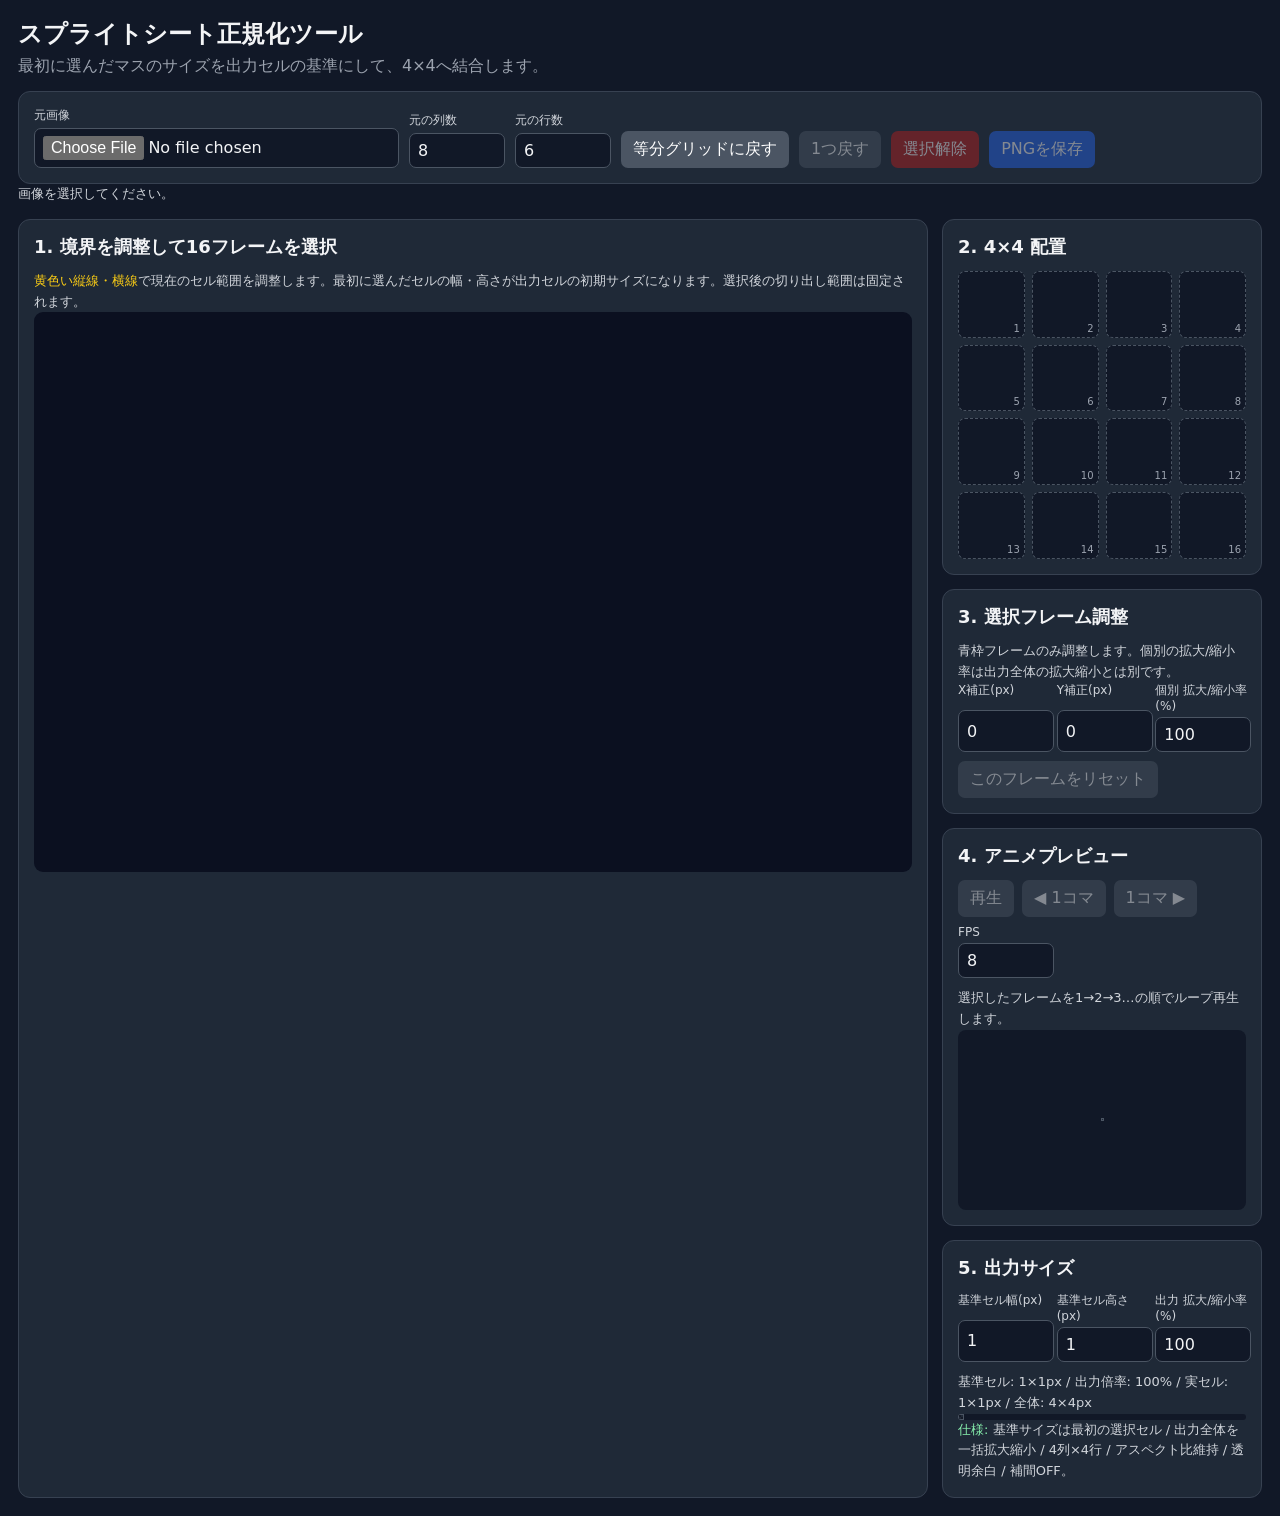
==== commit 530c6299: "Expand workspace and add animation preview" ====
--- a/tools/sprite-sheet-cropper/index.html
+++ b/tools/sprite-sheet-cropper/index.html
@@ -5,7 +5,7 @@
 <meta name="viewport" content="width=device-width,initial-scale=1">
 <title>スプライトシート正規化ツール</title>
 <style>
-:root{color-scheme:dark}*{box-sizing:border-box}body{margin:0;background:#111827;color:#f3f4f6;font-family:system-ui,-apple-system,"Segoe UI",sans-serif}main{max-width:1500px;margin:auto;padding:22px}h1{margin:0 0 6px;font-size:24px}h2{font-size:18px;margin:0 0 12px}.muted{color:#9ca3af}.panel{margin-top:14px;padding:15px;border:1px solid #374151;border-radius:12px;background:#1f2937}.controls{display:flex;gap:10px;flex-wrap:wrap;align-items:end}.field{display:grid;gap:4px}.field label{font-size:12px;color:#d1d5db}.field input[type=number]{width:96px}input,button{font:inherit}input[type=file],input[type=number]{padding:7px 8px;border:1px solid #4b5563;border-radius:7px;background:#111827;color:#f3f4f6}button{padding:8px 12px;border:0;border-radius:7px;background:#2563eb;color:#fff;cursor:pointer}button.secondary{background:#4b5563}button.danger{background:#b91c1c}button:disabled{opacity:.45;cursor:not-allowed}.workspace{display:grid;grid-template-columns:minmax(0,2fr) minmax(340px,1fr);gap:14px}.canvas-wrap{overflow:auto;background:#0b1020;border-radius:9px;min-height:300px}.stage{display:inline-block;position:relative;line-height:0;user-select:none;touch-action:none}.stage canvas{display:block;image-rendering:pixelated}.overlay{position:absolute;inset:0}.cell{position:absolute;border:1px solid rgba(255,255,255,.18);cursor:pointer}.cell:hover{background:rgba(59,130,246,.16)}.cell.selected{background:rgba(34,197,94,.20);outline:2px solid #22c55e;outline-offset:-2px}.badge{position:absolute;left:3px;top:3px;font-size:11px;line-height:1;padding:4px 6px;border-radius:999px;background:#111827}.grid-line{position:absolute;z-index:20;background:#facc15;box-shadow:0 0 0 1px rgba(0,0,0,.5);touch-action:none}.grid-line.v{top:0;bottom:0;width:5px;cursor:ew-resize;transform:translateX(-2px)}.grid-line.h{left:0;right:0;height:5px;cursor:ns-resize;transform:translateY(-2px)}.grid-line:hover{background:#fb7185}.grid16{display:grid;grid-template-columns:repeat(4,1fr);gap:7px}.slot{position:relative;aspect-ratio:1;border:1px dashed #4b5563;border-radius:7px;background:#111827;overflow:hidden;cursor:pointer}.slot.active{outline:2px solid #60a5fa}.slot canvas{display:block;width:100%;height:100%;image-rendering:pixelated}.slot .n{position:absolute;right:4px;bottom:3px;font-size:10px;color:#9ca3af}.output-wrap{overflow:auto;max-width:100%;background:#111827;border-radius:8px}.output canvas{display:block;max-width:none;height:auto;image-rendering:pixelated;border:1px solid #4b5563;background:repeating-conic-gradient(#202938 0 25%,#151b27 0 50%) 50%/16px 16px}.status,.note{font-size:13px;color:#d1d5db;line-height:1.6}.edit-grid{display:grid;grid-template-columns:repeat(3,minmax(70px,1fr));gap:8px}.edit-grid input{width:100%}.output-grid{display:grid;grid-template-columns:repeat(3,minmax(90px,1fr));gap:8px;margin-bottom:10px}.row{display:flex;gap:8px;flex-wrap:wrap}.ok{color:#86efac}.warn{color:#facc15}@media(max-width:930px){.workspace{grid-template-columns:1fr}.edit-grid,.output-grid{grid-template-columns:repeat(2,1fr)}}
+:root{color-scheme:dark}*{box-sizing:border-box}body{margin:0;background:#111827;color:#f3f4f6;font-family:system-ui,-apple-system,"Segoe UI",sans-serif}main{max-width:1900px;margin:auto;padding:18px}h1{margin:0 0 6px;font-size:24px}h2{font-size:18px;margin:0 0 12px}.muted{color:#9ca3af}.panel{margin-top:14px;padding:15px;border:1px solid #374151;border-radius:12px;background:#1f2937}.controls{display:flex;gap:10px;flex-wrap:wrap;align-items:end}.field{display:grid;gap:4px}.field label{font-size:12px;color:#d1d5db}.field input[type=number]{width:96px}input,button{font:inherit}input[type=file],input[type=number]{padding:7px 8px;border:1px solid #4b5563;border-radius:7px;background:#111827;color:#f3f4f6}button{padding:8px 12px;border:0;border-radius:7px;background:#2563eb;color:#fff;cursor:pointer}button.secondary{background:#4b5563}button.danger{background:#b91c1c}button:disabled{opacity:.45;cursor:not-allowed}.workspace{display:grid;grid-template-columns:minmax(0,3.2fr) minmax(320px,1fr);gap:14px}.source-panel{min-width:0}.canvas-wrap{overflow:auto;background:#0b1020;border-radius:9px;min-height:560px;max-height:78vh}.stage{display:inline-block;position:relative;line-height:0;user-select:none;touch-action:none}.stage canvas{display:block;image-rendering:pixelated}.overlay{position:absolute;inset:0}.cell{position:absolute;border:1px solid rgba(255,255,255,.18);cursor:pointer}.cell:hover{background:rgba(59,130,246,.16)}.cell.selected{background:rgba(34,197,94,.20);outline:2px solid #22c55e;outline-offset:-2px}.badge{position:absolute;left:3px;top:3px;font-size:11px;line-height:1;padding:4px 6px;border-radius:999px;background:#111827}.grid-line{position:absolute;z-index:20;background:#facc15;box-shadow:0 0 0 1px rgba(0,0,0,.5);touch-action:none}.grid-line.v{top:0;bottom:0;width:5px;cursor:ew-resize;transform:translateX(-2px)}.grid-line.h{left:0;right:0;height:5px;cursor:ns-resize;transform:translateY(-2px)}.grid-line:hover{background:#fb7185}.grid16{display:grid;grid-template-columns:repeat(4,1fr);gap:7px}.slot{position:relative;aspect-ratio:1;border:1px dashed #4b5563;border-radius:7px;background:#111827;overflow:hidden;cursor:pointer}.slot.active{outline:2px solid #60a5fa}.slot canvas{display:block;width:100%;height:100%;image-rendering:pixelated}.slot .n{position:absolute;right:4px;bottom:3px;font-size:10px;color:#9ca3af}.output-wrap,.anim-wrap{overflow:auto;max-width:100%;background:#111827;border-radius:8px}.output canvas,.anim-wrap canvas{display:block;max-width:none;height:auto;image-rendering:pixelated;border:1px solid #4b5563;background:repeating-conic-gradient(#202938 0 25%,#151b27 0 50%) 50%/16px 16px}.anim-wrap{display:grid;place-items:center;padding:10px;min-height:180px}.anim-controls{display:flex;gap:8px;flex-wrap:wrap;align-items:end;margin-bottom:10px}.status,.note{font-size:13px;color:#d1d5db;line-height:1.6}.edit-grid{display:grid;grid-template-columns:repeat(3,minmax(70px,1fr));gap:8px}.edit-grid input{width:100%}.output-grid{display:grid;grid-template-columns:repeat(3,minmax(90px,1fr));gap:8px;margin-bottom:10px}.row{display:flex;gap:8px;flex-wrap:wrap}.ok{color:#86efac}.warn{color:#facc15}@media(max-width:1050px){main{padding:12px}.workspace{grid-template-columns:1fr}.canvas-wrap{min-height:440px;max-height:none}.edit-grid,.output-grid{grid-template-columns:repeat(2,1fr)}}
 </style>
 </head>
 <body>
@@ -23,7 +23,7 @@
 </section>
 <div id="status" class="status">画像を選択してください。</div>
 <section class="workspace">
-  <section class="panel">
+  <section class="panel source-panel">
     <h2>1. 境界を調整して16フレームを選択</h2>
     <div class="note"><span class="warn">黄色い縦線・横線</span>で現在のセル範囲を調整します。最初に選んだセルの幅・高さが出力セルの初期サイズになります。選択後の切り出し範囲は固定されます。</div>
     <div class="canvas-wrap"><div id="stage" class="stage"><canvas id="source"></canvas><div id="overlay" class="overlay"></div></div></div>
@@ -40,8 +40,19 @@
       </div>
       <div class="row" style="margin-top:9px"><button id="resetOne" class="secondary" disabled>このフレームをリセット</button></div>
     </section>
+    <section class="panel">
+      <h2>4. アニメプレビュー</h2>
+      <div class="anim-controls">
+        <button id="animToggle" class="secondary" disabled>再生</button>
+        <button id="animPrev" class="secondary" disabled>◀ 1コマ</button>
+        <button id="animNext" class="secondary" disabled>1コマ ▶</button>
+        <div class="field"><label>FPS</label><input id="fps" type="number" min="1" max="60" step="1" value="8"></div>
+      </div>
+      <div id="animInfo" class="note">選択したフレームを1→2→3…の順でループ再生します。</div>
+      <div class="anim-wrap"><canvas id="animCanvas" width="1" height="1"></canvas></div>
+    </section>
     <section class="panel output">
-      <h2>4. 出力サイズ</h2>
+      <h2>5. 出力サイズ</h2>
       <div class="output-grid">
         <div class="field"><label>基準セル幅(px)</label><input id="cellW" type="number" min="1" max="4096" step="1" value="1"></div>
         <div class="field"><label>基準セル高さ(px)</label><input id="cellH" type="number" min="1" max="4096" step="1" value="1"></div>
@@ -59,31 +70,41 @@
 const file=$('file'),colsEl=$('cols'),rowsEl=$('rows'),apply=$('apply'),undo=$('undo'),clear=$('clear'),download=$('download');
 const source=$('source'),sctx=source.getContext('2d',{alpha:true}),overlay=$('overlay'),stage=$('stage'),slots=$('slots'),output=$('output'),octx=output.getContext('2d',{alpha:true});
 const dxEl=$('dx'),dyEl=$('dy'),scaleEl=$('scale'),resetOne=$('resetOne'),status=$('status'),cellWEl=$('cellW'),cellHEl=$('cellH'),outputScaleEl=$('outputScale'),outputInfo=$('outputInfo');
+const animCanvas=$('animCanvas'),actx=animCanvas.getContext('2d',{alpha:true}),animToggle=$('animToggle'),animPrev=$('animPrev'),animNext=$('animNext'),fpsEl=$('fps'),animInfo=$('animInfo');
 let img=null,cols=8,rows=6,selected=[],active=-1,frameState=[];
 let xCuts=[],yCuts=[],drag=null;
+let animPlaying=false,animFrame=0,animTimer=null;
 function evenCuts(size,count){const a=[];for(let i=0;i<=count;i++)a.push(Math.round(i*size/count));return a;}
 function currentRect(index){const c=index%cols,r=Math.floor(index/cols);return{x:xCuts[c],y:yCuts[r],w:xCuts[c+1]-xCuts[c],h:yCuts[r+1]-yCuts[r]};}
 function getCellSize(){const baseW=Math.max(1,parseInt(cellWEl.value)||1),baseH=Math.max(1,parseInt(cellHEl.value)||1),scale=Math.max(.01,(parseInt(outputScaleEl.value)||100)/100);return{baseW,baseH,scale,w:Math.max(1,Math.round(baseW*scale)),h:Math.max(1,Math.round(baseH*scale))};}
 function initSlots(){slots.innerHTML='';for(let i=0;i<16;i++){const d=document.createElement('div');d.className='slot';const c=document.createElement('canvas');c.width=1;c.height=1;d.appendChild(c);const n=document.createElement('span');n.className='n';n.textContent=i+1;d.appendChild(n);d.onclick=()=>{if(selected[i]){active=i;syncEditor();renderAll();}};slots.appendChild(d);}}
 initSlots();
-file.onchange=()=>{const f=file.files?.[0];if(!f)return;const url=URL.createObjectURL(f),im=new Image();im.onload=()=>{URL.revokeObjectURL(url);img=im;cols=Math.max(1,parseInt(colsEl.value)||8);rows=Math.max(1,parseInt(rowsEl.value)||6);resetGrid();selected=[];frameState=[];active=-1;cellWEl.value=1;cellHEl.value=1;outputScaleEl.value=100;renderSource();renderAll();};im.src=url;};
-apply.onclick=()=>{if(!img)return;cols=Math.max(1,parseInt(colsEl.value)||8);rows=Math.max(1,parseInt(rowsEl.value)||6);resetGrid();selected=[];frameState=[];active=-1;cellWEl.value=1;cellHEl.value=1;outputScaleEl.value=100;renderSource();renderAll();};
+file.onchange=()=>{const f=file.files?.[0];if(!f)return;stopAnimation();const url=URL.createObjectURL(f),im=new Image();im.onload=()=>{URL.revokeObjectURL(url);img=im;cols=Math.max(1,parseInt(colsEl.value)||8);rows=Math.max(1,parseInt(rowsEl.value)||6);resetGrid();selected=[];frameState=[];active=-1;animFrame=0;cellWEl.value=1;cellHEl.value=1;outputScaleEl.value=100;renderSource();renderAll();};im.src=url;};
+apply.onclick=()=>{if(!img)return;stopAnimation();cols=Math.max(1,parseInt(colsEl.value)||8);rows=Math.max(1,parseInt(rowsEl.value)||6);resetGrid();selected=[];frameState=[];active=-1;animFrame=0;cellWEl.value=1;cellHEl.value=1;outputScaleEl.value=100;renderSource();renderAll();};
 function resetGrid(){xCuts=evenCuts(img.naturalWidth,cols);yCuts=evenCuts(img.naturalHeight,rows);}
-undo.onclick=()=>{selected.pop();frameState.pop();if(active>=selected.length)active=selected.length-1;if(selected.length===0){cellWEl.value=1;cellHEl.value=1;outputScaleEl.value=100;}syncEditor();renderAll();};
-clear.onclick=()=>{selected=[];frameState=[];active=-1;cellWEl.value=1;cellHEl.value=1;outputScaleEl.value=100;syncEditor();renderAll();};
+undo.onclick=()=>{selected.pop();frameState.pop();animFrame=Math.min(animFrame,Math.max(0,selected.length-1));if(active>=selected.length)active=selected.length-1;if(selected.length===0){stopAnimation();cellWEl.value=1;cellHEl.value=1;outputScaleEl.value=100;}syncEditor();renderAll();};
+clear.onclick=()=>{stopAnimation();selected=[];frameState=[];active=-1;animFrame=0;cellWEl.value=1;cellHEl.value=1;outputScaleEl.value=100;syncEditor();renderAll();};
 resetOne.onclick=()=>{if(active>=0){frameState[active]={dx:0,dy:0,scale:1};syncEditor();renderAll();}};
 download.onclick=()=>{if(selected.length!==16)return;const a=document.createElement('a');a.href=output.toDataURL('image/png');a.download=`sprite-sheet-4x4-${output.width}x${output.height}.png`;a.click();};
 [dxEl,dyEl,scaleEl].forEach(el=>el.oninput=()=>{if(active<0)return;const st=frameState[active];st.dx=parseInt(dxEl.value)||0;st.dy=parseInt(dyEl.value)||0;st.scale=Math.max(.01,(parseInt(scaleEl.value)||100)/100);renderAll();});
 [cellWEl,cellHEl,outputScaleEl].forEach(el=>el.oninput=renderAll);
+fpsEl.oninput=()=>{if(animPlaying)restartAnimation();};
+animToggle.onclick=()=>animPlaying?stopAnimation():startAnimation();
+animPrev.onclick=()=>{if(!selected.length)return;stopAnimation();animFrame=(animFrame-1+selected.length)%selected.length;renderAnimationFrame();};
+animNext.onclick=()=>{if(!selected.length)return;stopAnimation();animFrame=(animFrame+1)%selected.length;renderAnimationFrame();};
+function startAnimation(){if(!selected.length)return;animPlaying=true;animToggle.textContent='停止';restartAnimation();}
+function stopAnimation(){animPlaying=false;animToggle.textContent='再生';if(animTimer){clearInterval(animTimer);animTimer=null;}}
+function restartAnimation(){if(animTimer)clearInterval(animTimer);if(!animPlaying||!selected.length)return;const fps=Math.max(1,Math.min(60,parseInt(fpsEl.value)||8));animTimer=setInterval(()=>{if(!selected.length)return;animFrame=(animFrame+1)%selected.length;renderAnimationFrame();},1000/fps);}
 function renderSource(){if(!img){source.width=1;source.height=1;overlay.innerHTML='';return;}source.width=img.naturalWidth;source.height=img.naturalHeight;sctx.clearRect(0,0,source.width,source.height);sctx.imageSmoothingEnabled=false;sctx.drawImage(img,0,0);stage.style.width=source.width+'px';stage.style.height=source.height+'px';renderGridOverlay();}
 function renderGridOverlay(){overlay.innerHTML='';for(let r=0;r<rows;r++)for(let c=0;c<cols;c++){const i=r*cols+c,d=document.createElement('div');d.className='cell';d.style.left=xCuts[c]+'px';d.style.top=yCuts[r]+'px';d.style.width=(xCuts[c+1]-xCuts[c])+'px';d.style.height=(yCuts[r+1]-yCuts[r])+'px';d.onclick=e=>{e.stopPropagation();selectCell(i)};overlay.appendChild(d);}for(let i=1;i<xCuts.length-1;i++){const l=document.createElement('div');l.className='grid-line v';l.style.left=xCuts[i]+'px';l.dataset.axis='x';l.dataset.index=i;l.onpointerdown=startDrag;overlay.appendChild(l);}for(let i=1;i<yCuts.length-1;i++){const l=document.createElement('div');l.className='grid-line h';l.style.top=yCuts[i]+'px';l.dataset.axis='y';l.dataset.index=i;l.onpointerdown=startDrag;overlay.appendChild(l);}markSelections();}
 function startDrag(e){e.preventDefault();e.stopPropagation();const el=e.currentTarget;drag={axis:el.dataset.axis,index:+el.dataset.index};document.body.style.cursor=drag.axis==='x'?'ew-resize':'ns-resize';window.addEventListener('pointermove',moveDrag);window.addEventListener('pointerup',endDrag);window.addEventListener('pointercancel',endDrag);}
 function moveDrag(e){if(!drag||!img)return;e.preventDefault();const rect=stage.getBoundingClientRect();const scaleX=img.naturalWidth/rect.width,scaleY=img.naturalHeight/rect.height;if(drag.axis==='x'){let v=Math.round((e.clientX-rect.left)*scaleX),i=drag.index;v=Math.max(xCuts[i-1]+1,Math.min(xCuts[i+1]-1,v));xCuts[i]=v;}else{let v=Math.round((e.clientY-rect.top)*scaleY),i=drag.index;v=Math.max(yCuts[i-1]+1,Math.min(yCuts[i+1]-1,v));yCuts[i]=v;}renderGridOverlay();renderAll();}
 function endDrag(){if(!drag)return;drag=null;document.body.style.cursor='';window.removeEventListener('pointermove',moveDrag);window.removeEventListener('pointerup',endDrag);window.removeEventListener('pointercancel',endDrag);}
 function selectCell(i){if(!img||selected.length>=16||selected.some(s=>s.index===i))return;const r=currentRect(i);if(selected.length===0){cellWEl.value=r.w;cellHEl.value=r.h;outputScaleEl.value=100;}selected.push({index:i,rect:{x:r.x,y:r.y,w:r.w,h:r.h}});frameState.push({dx:0,dy:0,scale:1});active=selected.length-1;syncEditor();renderAll();}
-function drawFrame(ctx,slot,ox,oy,cellW,cellH){const item=selected[slot];if(!item)return;const r=item.rect,st=frameState[slot];const fit=Math.min(cellW/r.w,cellH/r.h),finalScale=fit*st.scale;const dw=Math.max(1,Math.round(r.w*finalScale)),dh=Math.max(1,Math.round(r.h*finalScale));const x=ox+Math.round((cellW-dw)/2)+Math.round(st.dx*getCellSize().scale),y=oy+Math.round((cellH-dh)/2)+Math.round(st.dy*getCellSize().scale);ctx.save();ctx.beginPath();ctx.rect(ox,oy,cellW,cellH);ctx.clip();ctx.imageSmoothingEnabled=false;ctx.drawImage(img,r.x,r.y,r.w,r.h,x,y,dw,dh);ctx.restore();}
+function drawFrame(ctx,slot,ox,oy,cellW,cellH){const item=selected[slot];if(!item)return;const r=item.rect,st=frameState[slot];const fit=Math.min(cellW/r.w,cellH/r.h),finalScale=fit*st.scale;const dw=Math.max(1,Math.round(r.w*finalScale)),dh=Math.max(1,Math.round(r.h*finalScale));const cellScale=getCellSize().scale;const x=ox+Math.round((cellW-dw)/2)+Math.round(st.dx*cellScale),y=oy+Math.round((cellH-dh)/2)+Math.round(st.dy*cellScale);ctx.save();ctx.beginPath();ctx.rect(ox,oy,cellW,cellH);ctx.clip();ctx.imageSmoothingEnabled=false;ctx.drawImage(img,r.x,r.y,r.w,r.h,x,y,dw,dh);ctx.restore();}
 function markSelections(){[...overlay.querySelectorAll('.cell')].forEach((d,i)=>{const p=selected.findIndex(s=>s.index===i);d.classList.toggle('selected',p>=0);d.innerHTML=p>=0?`<span class="badge">${p+1}</span>`:'';});}
-function renderAll(){markSelections();const cell=getCellSize();[...slots.children].forEach((d,i)=>{d.classList.toggle('active',i===active);const c=d.querySelector('canvas'),ctx=c.getContext('2d');c.width=cell.w;c.height=cell.h;ctx.clearRect(0,0,cell.w,cell.h);ctx.imageSmoothingEnabled=false;drawFrame(ctx,i,0,0,cell.w,cell.h);});output.width=cell.w*4;output.height=cell.h*4;octx.clearRect(0,0,output.width,output.height);octx.imageSmoothingEnabled=false;for(let i=0;i<16;i++)drawFrame(octx,i,(i%4)*cell.w,Math.floor(i/4)*cell.h,cell.w,cell.h);undo.disabled=selected.length===0;clear.disabled=selected.length===0;download.disabled=selected.length!==16;resetOne.disabled=active<0;outputInfo.textContent=`基準セル: ${cell.baseW}×${cell.baseH}px / 出力倍率: ${Math.round(cell.scale*100)}% / 実セル: ${cell.w}×${cell.h}px / 全体: ${output.width}×${output.height}px`;status.textContent=!img?'画像を選択してください。':`元画像: ${img.naturalWidth}×${img.naturalHeight}px / ${cols}列×${rows}行 / 選択: ${selected.length}/16 / 選択済み範囲は固定`;}
+function renderAnimationFrame(){const cell=getCellSize();animCanvas.width=cell.w;animCanvas.height=cell.h;actx.clearRect(0,0,cell.w,cell.h);actx.imageSmoothingEnabled=false;if(selected.length){animFrame=Math.min(animFrame,selected.length-1);drawFrame(actx,animFrame,0,0,cell.w,cell.h);animInfo.textContent=`フレーム ${animFrame+1}/${selected.length} / ${Math.max(1,Math.min(60,parseInt(fpsEl.value)||8))} FPS / ループ再生`; }else{animInfo.textContent='選択したフレームを1→2→3…の順でループ再生します。';}}
+function renderAll(){markSelections();const cell=getCellSize();[...slots.children].forEach((d,i)=>{d.classList.toggle('active',i===active);const c=d.querySelector('canvas'),ctx=c.getContext('2d');c.width=cell.w;c.height=cell.h;ctx.clearRect(0,0,cell.w,cell.h);ctx.imageSmoothingEnabled=false;drawFrame(ctx,i,0,0,cell.w,cell.h);});output.width=cell.w*4;output.height=cell.h*4;octx.clearRect(0,0,output.width,output.height);octx.imageSmoothingEnabled=false;for(let i=0;i<16;i++)drawFrame(octx,i,(i%4)*cell.w,Math.floor(i/4)*cell.h,cell.w,cell.h);undo.disabled=selected.length===0;clear.disabled=selected.length===0;download.disabled=selected.length!==16;resetOne.disabled=active<0;animToggle.disabled=selected.length===0;animPrev.disabled=selected.length===0;animNext.disabled=selected.length===0;outputInfo.textContent=`基準セル: ${cell.baseW}×${cell.baseH}px / 出力倍率: ${Math.round(cell.scale*100)}% / 実セル: ${cell.w}×${cell.h}px / 全体: ${output.width}×${output.height}px`;status.textContent=!img?'画像を選択してください。':`元画像: ${img.naturalWidth}×${img.naturalHeight}px / ${cols}列×${rows}行 / 選択: ${selected.length}/16 / 選択済み範囲は固定`;renderAnimationFrame();}
 function syncEditor(){const enabled=active>=0&&frameState[active];[dxEl,dyEl,scaleEl].forEach(e=>e.disabled=!enabled);if(!enabled){dxEl.value=0;dyEl.value=0;scaleEl.value=100;return;}const st=frameState[active];dxEl.value=st.dx;dyEl.value=st.dy;scaleEl.value=Math.round(st.scale*100);}
 syncEditor();renderAll();
 </script>
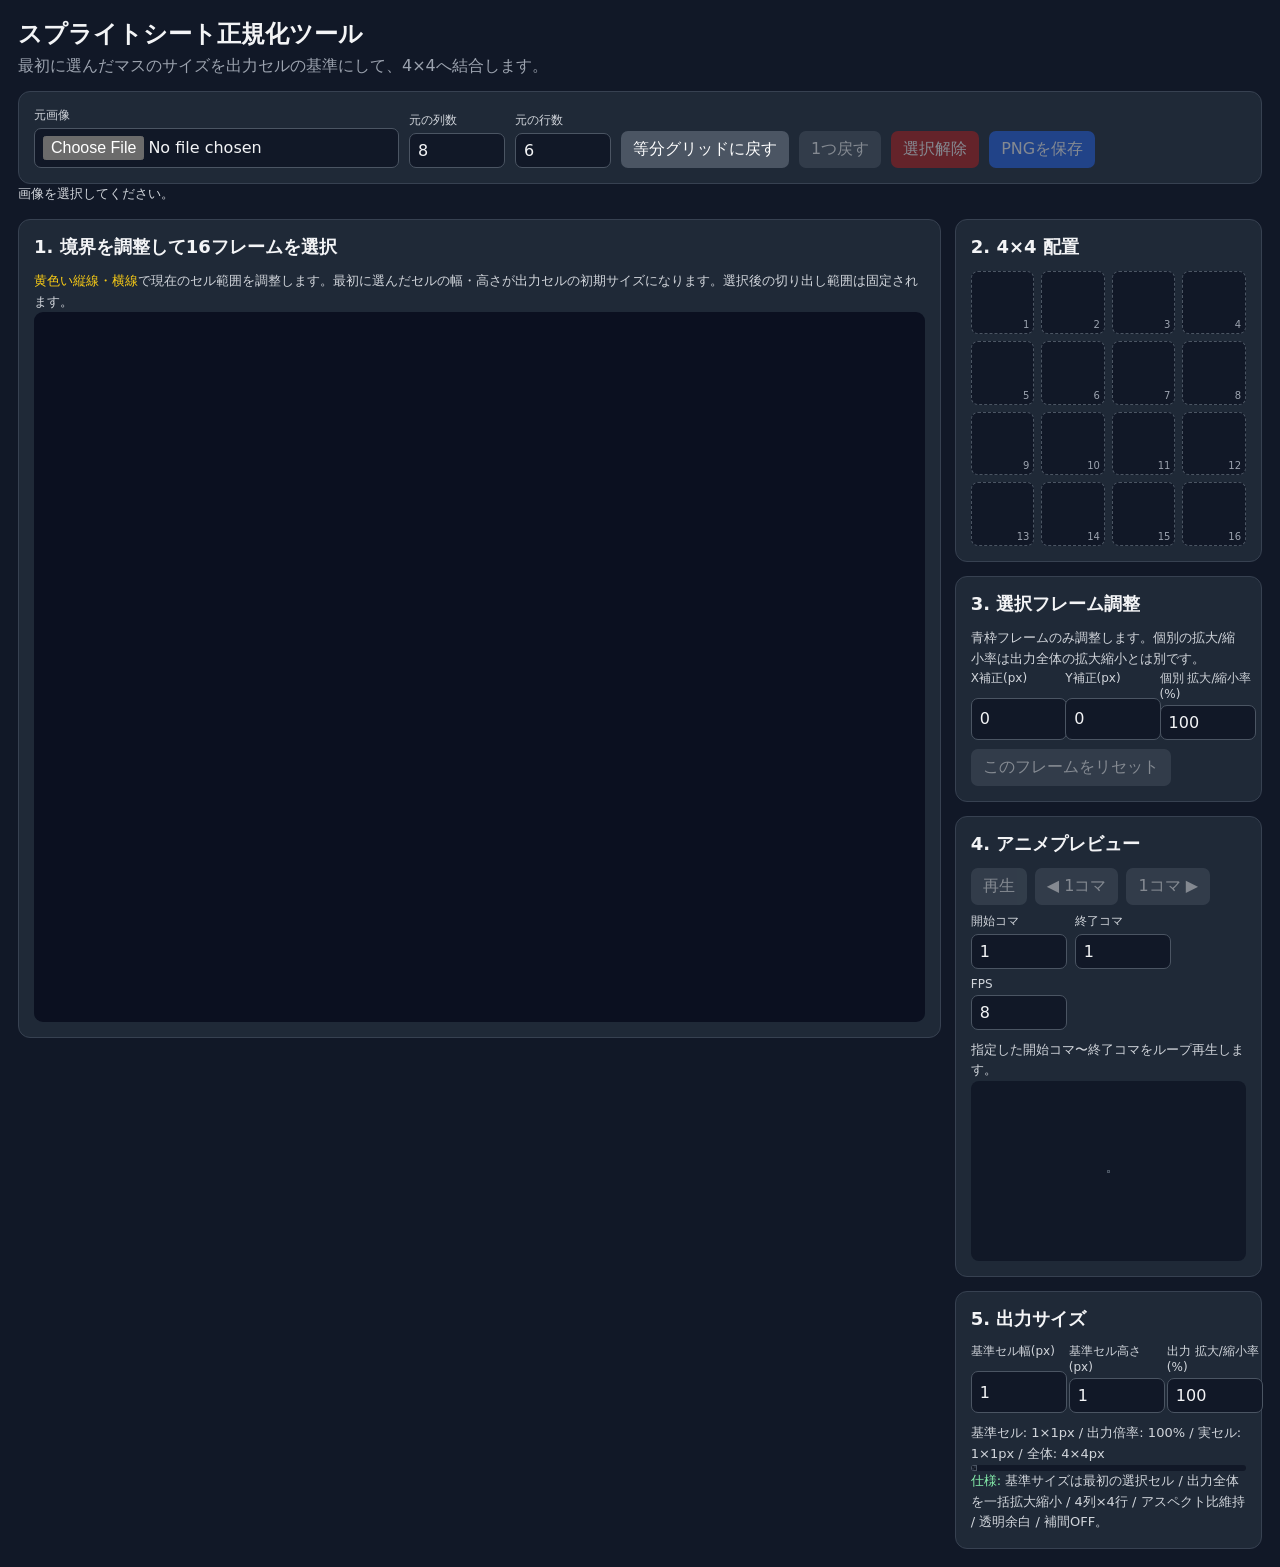
==== commit 8fe64cf2: "Expand responsive workspace and add animation frame range" ====
--- a/tools/sprite-sheet-cropper/index.html
+++ b/tools/sprite-sheet-cropper/index.html
@@ -5,7 +5,7 @@
 <meta name="viewport" content="width=device-width,initial-scale=1">
 <title>スプライトシート正規化ツール</title>
 <style>
-:root{color-scheme:dark}*{box-sizing:border-box}body{margin:0;background:#111827;color:#f3f4f6;font-family:system-ui,-apple-system,"Segoe UI",sans-serif}main{max-width:1900px;margin:auto;padding:18px}h1{margin:0 0 6px;font-size:24px}h2{font-size:18px;margin:0 0 12px}.muted{color:#9ca3af}.panel{margin-top:14px;padding:15px;border:1px solid #374151;border-radius:12px;background:#1f2937}.controls{display:flex;gap:10px;flex-wrap:wrap;align-items:end}.field{display:grid;gap:4px}.field label{font-size:12px;color:#d1d5db}.field input[type=number]{width:96px}input,button{font:inherit}input[type=file],input[type=number]{padding:7px 8px;border:1px solid #4b5563;border-radius:7px;background:#111827;color:#f3f4f6}button{padding:8px 12px;border:0;border-radius:7px;background:#2563eb;color:#fff;cursor:pointer}button.secondary{background:#4b5563}button.danger{background:#b91c1c}button:disabled{opacity:.45;cursor:not-allowed}.workspace{display:grid;grid-template-columns:minmax(0,3.2fr) minmax(320px,1fr);gap:14px}.source-panel{min-width:0}.canvas-wrap{overflow:auto;background:#0b1020;border-radius:9px;min-height:560px;max-height:78vh}.stage{display:inline-block;position:relative;line-height:0;user-select:none;touch-action:none}.stage canvas{display:block;image-rendering:pixelated}.overlay{position:absolute;inset:0}.cell{position:absolute;border:1px solid rgba(255,255,255,.18);cursor:pointer}.cell:hover{background:rgba(59,130,246,.16)}.cell.selected{background:rgba(34,197,94,.20);outline:2px solid #22c55e;outline-offset:-2px}.badge{position:absolute;left:3px;top:3px;font-size:11px;line-height:1;padding:4px 6px;border-radius:999px;background:#111827}.grid-line{position:absolute;z-index:20;background:#facc15;box-shadow:0 0 0 1px rgba(0,0,0,.5);touch-action:none}.grid-line.v{top:0;bottom:0;width:5px;cursor:ew-resize;transform:translateX(-2px)}.grid-line.h{left:0;right:0;height:5px;cursor:ns-resize;transform:translateY(-2px)}.grid-line:hover{background:#fb7185}.grid16{display:grid;grid-template-columns:repeat(4,1fr);gap:7px}.slot{position:relative;aspect-ratio:1;border:1px dashed #4b5563;border-radius:7px;background:#111827;overflow:hidden;cursor:pointer}.slot.active{outline:2px solid #60a5fa}.slot canvas{display:block;width:100%;height:100%;image-rendering:pixelated}.slot .n{position:absolute;right:4px;bottom:3px;font-size:10px;color:#9ca3af}.output-wrap,.anim-wrap{overflow:auto;max-width:100%;background:#111827;border-radius:8px}.output canvas,.anim-wrap canvas{display:block;max-width:none;height:auto;image-rendering:pixelated;border:1px solid #4b5563;background:repeating-conic-gradient(#202938 0 25%,#151b27 0 50%) 50%/16px 16px}.anim-wrap{display:grid;place-items:center;padding:10px;min-height:180px}.anim-controls{display:flex;gap:8px;flex-wrap:wrap;align-items:end;margin-bottom:10px}.status,.note{font-size:13px;color:#d1d5db;line-height:1.6}.edit-grid{display:grid;grid-template-columns:repeat(3,minmax(70px,1fr));gap:8px}.edit-grid input{width:100%}.output-grid{display:grid;grid-template-columns:repeat(3,minmax(90px,1fr));gap:8px;margin-bottom:10px}.row{display:flex;gap:8px;flex-wrap:wrap}.ok{color:#86efac}.warn{color:#facc15}@media(max-width:1050px){main{padding:12px}.workspace{grid-template-columns:1fr}.canvas-wrap{min-height:440px;max-height:none}.edit-grid,.output-grid{grid-template-columns:repeat(2,1fr)}}
+:root{color-scheme:dark}*{box-sizing:border-box}body{margin:0;background:#111827;color:#f3f4f6;font-family:system-ui,-apple-system,"Segoe UI",sans-serif}main{width:100%;max-width:none;margin:0;padding:18px}h1{margin:0 0 6px;font-size:24px}h2{font-size:18px;margin:0 0 12px}.muted{color:#9ca3af}.panel{margin-top:14px;padding:15px;border:1px solid #374151;border-radius:12px;background:#1f2937}.controls{display:flex;gap:10px;flex-wrap:wrap;align-items:end}.field{display:grid;gap:4px}.field label{font-size:12px;color:#d1d5db}.field input[type=number]{width:96px}input,button{font:inherit}input[type=file],input[type=number]{padding:7px 8px;border:1px solid #4b5563;border-radius:7px;background:#111827;color:#f3f4f6}button{padding:8px 12px;border:0;border-radius:7px;background:#2563eb;color:#fff;cursor:pointer}button.secondary{background:#4b5563}button.danger{background:#b91c1c}button:disabled{opacity:.45;cursor:not-allowed}.workspace{display:grid;grid-template-columns:minmax(0,1fr) minmax(300px,24vw);gap:14px;align-items:start}.source-panel{min-width:0}.canvas-wrap{overflow:auto;background:#0b1020;border-radius:9px;min-height:620px;height:calc(100vh - 190px);max-height:none}.stage{display:inline-block;position:relative;line-height:0;user-select:none;touch-action:none}.stage canvas{display:block;image-rendering:pixelated}.overlay{position:absolute;inset:0}.cell{position:absolute;border:1px solid rgba(255,255,255,.18);cursor:pointer}.cell:hover{background:rgba(59,130,246,.16)}.cell.selected{background:rgba(34,197,94,.20);outline:2px solid #22c55e;outline-offset:-2px}.badge{position:absolute;left:3px;top:3px;font-size:11px;line-height:1;padding:4px 6px;border-radius:999px;background:#111827}.grid-line{position:absolute;z-index:20;background:#facc15;box-shadow:0 0 0 1px rgba(0,0,0,.5);touch-action:none}.grid-line.v{top:0;bottom:0;width:5px;cursor:ew-resize;transform:translateX(-2px)}.grid-line.h{left:0;right:0;height:5px;cursor:ns-resize;transform:translateY(-2px)}.grid-line:hover{background:#fb7185}.grid16{display:grid;grid-template-columns:repeat(4,1fr);gap:7px}.slot{position:relative;aspect-ratio:1;border:1px dashed #4b5563;border-radius:7px;background:#111827;overflow:hidden;cursor:pointer}.slot.active{outline:2px solid #60a5fa}.slot canvas{display:block;width:100%;height:100%;image-rendering:pixelated}.slot .n{position:absolute;right:4px;bottom:3px;font-size:10px;color:#9ca3af}.output-wrap,.anim-wrap{overflow:auto;max-width:100%;background:#111827;border-radius:8px}.output canvas,.anim-wrap canvas{display:block;max-width:none;height:auto;image-rendering:pixelated;border:1px solid #4b5563;background:repeating-conic-gradient(#202938 0 25%,#151b27 0 50%) 50%/16px 16px}.anim-wrap{display:grid;place-items:center;padding:10px;min-height:180px}.anim-controls{display:flex;gap:8px;flex-wrap:wrap;align-items:end;margin-bottom:10px}.status,.note{font-size:13px;color:#d1d5db;line-height:1.6}.edit-grid{display:grid;grid-template-columns:repeat(3,minmax(70px,1fr));gap:8px}.edit-grid input{width:100%}.output-grid{display:grid;grid-template-columns:repeat(3,minmax(90px,1fr));gap:8px;margin-bottom:10px}.row{display:flex;gap:8px;flex-wrap:wrap}.ok{color:#86efac}.warn{color:#facc15}@media(max-width:1050px){main{padding:12px}.workspace{grid-template-columns:1fr}.canvas-wrap{min-height:500px;height:auto}.edit-grid,.output-grid{grid-template-columns:repeat(2,1fr)}}
 </style>
 </head>
 <body>
@@ -46,9 +46,11 @@
         <button id="animToggle" class="secondary" disabled>再生</button>
         <button id="animPrev" class="secondary" disabled>◀ 1コマ</button>
         <button id="animNext" class="secondary" disabled>1コマ ▶</button>
+        <div class="field"><label>開始コマ</label><input id="animStart" type="number" min="1" max="16" step="1" value="1"></div>
+        <div class="field"><label>終了コマ</label><input id="animEnd" type="number" min="1" max="16" step="1" value="1"></div>
         <div class="field"><label>FPS</label><input id="fps" type="number" min="1" max="60" step="1" value="8"></div>
       </div>
-      <div id="animInfo" class="note">選択したフレームを1→2→3…の順でループ再生します。</div>
+      <div id="animInfo" class="note">指定した開始コマ〜終了コマをループ再生します。</div>
       <div class="anim-wrap"><canvas id="animCanvas" width="1" height="1"></canvas></div>
     </section>
     <section class="panel output">
@@ -70,41 +72,43 @@
 const file=$('file'),colsEl=$('cols'),rowsEl=$('rows'),apply=$('apply'),undo=$('undo'),clear=$('clear'),download=$('download');
 const source=$('source'),sctx=source.getContext('2d',{alpha:true}),overlay=$('overlay'),stage=$('stage'),slots=$('slots'),output=$('output'),octx=output.getContext('2d',{alpha:true});
 const dxEl=$('dx'),dyEl=$('dy'),scaleEl=$('scale'),resetOne=$('resetOne'),status=$('status'),cellWEl=$('cellW'),cellHEl=$('cellH'),outputScaleEl=$('outputScale'),outputInfo=$('outputInfo');
-const animCanvas=$('animCanvas'),actx=animCanvas.getContext('2d',{alpha:true}),animToggle=$('animToggle'),animPrev=$('animPrev'),animNext=$('animNext'),fpsEl=$('fps'),animInfo=$('animInfo');
+const animCanvas=$('animCanvas'),actx=animCanvas.getContext('2d',{alpha:true}),animToggle=$('animToggle'),animPrev=$('animPrev'),animNext=$('animNext'),animStartEl=$('animStart'),animEndEl=$('animEnd'),fpsEl=$('fps'),animInfo=$('animInfo');
 let img=null,cols=8,rows=6,selected=[],active=-1,frameState=[];
 let xCuts=[],yCuts=[],drag=null;
 let animPlaying=false,animFrame=0,animTimer=null;
 function evenCuts(size,count){const a=[];for(let i=0;i<=count;i++)a.push(Math.round(i*size/count));return a;}
 function currentRect(index){const c=index%cols,r=Math.floor(index/cols);return{x:xCuts[c],y:yCuts[r],w:xCuts[c+1]-xCuts[c],h:yCuts[r+1]-yCuts[r]};}
 function getCellSize(){const baseW=Math.max(1,parseInt(cellWEl.value)||1),baseH=Math.max(1,parseInt(cellHEl.value)||1),scale=Math.max(.01,(parseInt(outputScaleEl.value)||100)/100);return{baseW,baseH,scale,w:Math.max(1,Math.round(baseW*scale)),h:Math.max(1,Math.round(baseH*scale))};}
+function getAnimRange(){const count=selected.length;if(!count)return{start:0,end:0};let start=Math.max(1,Math.min(count,parseInt(animStartEl.value)||1));let end=Math.max(1,Math.min(count,parseInt(animEndEl.value)||count));if(start>end)[start,end]=[end,start];animStartEl.value=start;animEndEl.value=end;return{start:start-1,end:end-1};}
 function initSlots(){slots.innerHTML='';for(let i=0;i<16;i++){const d=document.createElement('div');d.className='slot';const c=document.createElement('canvas');c.width=1;c.height=1;d.appendChild(c);const n=document.createElement('span');n.className='n';n.textContent=i+1;d.appendChild(n);d.onclick=()=>{if(selected[i]){active=i;syncEditor();renderAll();}};slots.appendChild(d);}}
 initSlots();
-file.onchange=()=>{const f=file.files?.[0];if(!f)return;stopAnimation();const url=URL.createObjectURL(f),im=new Image();im.onload=()=>{URL.revokeObjectURL(url);img=im;cols=Math.max(1,parseInt(colsEl.value)||8);rows=Math.max(1,parseInt(rowsEl.value)||6);resetGrid();selected=[];frameState=[];active=-1;animFrame=0;cellWEl.value=1;cellHEl.value=1;outputScaleEl.value=100;renderSource();renderAll();};im.src=url;};
-apply.onclick=()=>{if(!img)return;stopAnimation();cols=Math.max(1,parseInt(colsEl.value)||8);rows=Math.max(1,parseInt(rowsEl.value)||6);resetGrid();selected=[];frameState=[];active=-1;animFrame=0;cellWEl.value=1;cellHEl.value=1;outputScaleEl.value=100;renderSource();renderAll();};
+file.onchange=()=>{const f=file.files?.[0];if(!f)return;stopAnimation();const url=URL.createObjectURL(f),im=new Image();im.onload=()=>{URL.revokeObjectURL(url);img=im;cols=Math.max(1,parseInt(colsEl.value)||8);rows=Math.max(1,parseInt(rowsEl.value)||6);resetGrid();selected=[];frameState=[];active=-1;animFrame=0;animStartEl.value=1;animEndEl.value=1;cellWEl.value=1;cellHEl.value=1;outputScaleEl.value=100;renderSource();renderAll();};im.src=url;};
+apply.onclick=()=>{if(!img)return;stopAnimation();cols=Math.max(1,parseInt(colsEl.value)||8);rows=Math.max(1,parseInt(rowsEl.value)||6);resetGrid();selected=[];frameState=[];active=-1;animFrame=0;animStartEl.value=1;animEndEl.value=1;cellWEl.value=1;cellHEl.value=1;outputScaleEl.value=100;renderSource();renderAll();};
 function resetGrid(){xCuts=evenCuts(img.naturalWidth,cols);yCuts=evenCuts(img.naturalHeight,rows);}
-undo.onclick=()=>{selected.pop();frameState.pop();animFrame=Math.min(animFrame,Math.max(0,selected.length-1));if(active>=selected.length)active=selected.length-1;if(selected.length===0){stopAnimation();cellWEl.value=1;cellHEl.value=1;outputScaleEl.value=100;}syncEditor();renderAll();};
-clear.onclick=()=>{stopAnimation();selected=[];frameState=[];active=-1;animFrame=0;cellWEl.value=1;cellHEl.value=1;outputScaleEl.value=100;syncEditor();renderAll();};
+undo.onclick=()=>{selected.pop();frameState.pop();if(active>=selected.length)active=selected.length-1;if(selected.length===0){stopAnimation();animFrame=0;animStartEl.value=1;animEndEl.value=1;cellWEl.value=1;cellHEl.value=1;outputScaleEl.value=100;}else{animEndEl.value=Math.min(parseInt(animEndEl.value)||selected.length,selected.length);const range=getAnimRange();animFrame=Math.max(range.start,Math.min(animFrame,range.end));}syncEditor();renderAll();};
+clear.onclick=()=>{stopAnimation();selected=[];frameState=[];active=-1;animFrame=0;animStartEl.value=1;animEndEl.value=1;cellWEl.value=1;cellHEl.value=1;outputScaleEl.value=100;syncEditor();renderAll();};
 resetOne.onclick=()=>{if(active>=0){frameState[active]={dx:0,dy:0,scale:1};syncEditor();renderAll();}};
 download.onclick=()=>{if(selected.length!==16)return;const a=document.createElement('a');a.href=output.toDataURL('image/png');a.download=`sprite-sheet-4x4-${output.width}x${output.height}.png`;a.click();};
 [dxEl,dyEl,scaleEl].forEach(el=>el.oninput=()=>{if(active<0)return;const st=frameState[active];st.dx=parseInt(dxEl.value)||0;st.dy=parseInt(dyEl.value)||0;st.scale=Math.max(.01,(parseInt(scaleEl.value)||100)/100);renderAll();});
 [cellWEl,cellHEl,outputScaleEl].forEach(el=>el.oninput=renderAll);
 fpsEl.oninput=()=>{if(animPlaying)restartAnimation();};
+[animStartEl,animEndEl].forEach(el=>el.oninput=()=>{if(!selected.length)return;const range=getAnimRange();animFrame=Math.max(range.start,Math.min(animFrame,range.end));renderAnimationFrame();if(animPlaying)restartAnimation();});
 animToggle.onclick=()=>animPlaying?stopAnimation():startAnimation();
-animPrev.onclick=()=>{if(!selected.length)return;stopAnimation();animFrame=(animFrame-1+selected.length)%selected.length;renderAnimationFrame();};
-animNext.onclick=()=>{if(!selected.length)return;stopAnimation();animFrame=(animFrame+1)%selected.length;renderAnimationFrame();};
-function startAnimation(){if(!selected.length)return;animPlaying=true;animToggle.textContent='停止';restartAnimation();}
+animPrev.onclick=()=>{if(!selected.length)return;stopAnimation();const range=getAnimRange();animFrame--;if(animFrame<range.start)animFrame=range.end;renderAnimationFrame();};
+animNext.onclick=()=>{if(!selected.length)return;stopAnimation();const range=getAnimRange();animFrame++;if(animFrame>range.end)animFrame=range.start;renderAnimationFrame();};
+function startAnimation(){if(!selected.length)return;const range=getAnimRange();if(animFrame<range.start||animFrame>range.end)animFrame=range.start;animPlaying=true;animToggle.textContent='停止';renderAnimationFrame();restartAnimation();}
 function stopAnimation(){animPlaying=false;animToggle.textContent='再生';if(animTimer){clearInterval(animTimer);animTimer=null;}}
-function restartAnimation(){if(animTimer)clearInterval(animTimer);if(!animPlaying||!selected.length)return;const fps=Math.max(1,Math.min(60,parseInt(fpsEl.value)||8));animTimer=setInterval(()=>{if(!selected.length)return;animFrame=(animFrame+1)%selected.length;renderAnimationFrame();},1000/fps);}
+function restartAnimation(){if(animTimer)clearInterval(animTimer);if(!animPlaying||!selected.length)return;const fps=Math.max(1,Math.min(60,parseInt(fpsEl.value)||8));animTimer=setInterval(()=>{const range=getAnimRange();animFrame++;if(animFrame>range.end)animFrame=range.start;renderAnimationFrame();},1000/fps);}
 function renderSource(){if(!img){source.width=1;source.height=1;overlay.innerHTML='';return;}source.width=img.naturalWidth;source.height=img.naturalHeight;sctx.clearRect(0,0,source.width,source.height);sctx.imageSmoothingEnabled=false;sctx.drawImage(img,0,0);stage.style.width=source.width+'px';stage.style.height=source.height+'px';renderGridOverlay();}
 function renderGridOverlay(){overlay.innerHTML='';for(let r=0;r<rows;r++)for(let c=0;c<cols;c++){const i=r*cols+c,d=document.createElement('div');d.className='cell';d.style.left=xCuts[c]+'px';d.style.top=yCuts[r]+'px';d.style.width=(xCuts[c+1]-xCuts[c])+'px';d.style.height=(yCuts[r+1]-yCuts[r])+'px';d.onclick=e=>{e.stopPropagation();selectCell(i)};overlay.appendChild(d);}for(let i=1;i<xCuts.length-1;i++){const l=document.createElement('div');l.className='grid-line v';l.style.left=xCuts[i]+'px';l.dataset.axis='x';l.dataset.index=i;l.onpointerdown=startDrag;overlay.appendChild(l);}for(let i=1;i<yCuts.length-1;i++){const l=document.createElement('div');l.className='grid-line h';l.style.top=yCuts[i]+'px';l.dataset.axis='y';l.dataset.index=i;l.onpointerdown=startDrag;overlay.appendChild(l);}markSelections();}
 function startDrag(e){e.preventDefault();e.stopPropagation();const el=e.currentTarget;drag={axis:el.dataset.axis,index:+el.dataset.index};document.body.style.cursor=drag.axis==='x'?'ew-resize':'ns-resize';window.addEventListener('pointermove',moveDrag);window.addEventListener('pointerup',endDrag);window.addEventListener('pointercancel',endDrag);}
 function moveDrag(e){if(!drag||!img)return;e.preventDefault();const rect=stage.getBoundingClientRect();const scaleX=img.naturalWidth/rect.width,scaleY=img.naturalHeight/rect.height;if(drag.axis==='x'){let v=Math.round((e.clientX-rect.left)*scaleX),i=drag.index;v=Math.max(xCuts[i-1]+1,Math.min(xCuts[i+1]-1,v));xCuts[i]=v;}else{let v=Math.round((e.clientY-rect.top)*scaleY),i=drag.index;v=Math.max(yCuts[i-1]+1,Math.min(yCuts[i+1]-1,v));yCuts[i]=v;}renderGridOverlay();renderAll();}
 function endDrag(){if(!drag)return;drag=null;document.body.style.cursor='';window.removeEventListener('pointermove',moveDrag);window.removeEventListener('pointerup',endDrag);window.removeEventListener('pointercancel',endDrag);}
-function selectCell(i){if(!img||selected.length>=16||selected.some(s=>s.index===i))return;const r=currentRect(i);if(selected.length===0){cellWEl.value=r.w;cellHEl.value=r.h;outputScaleEl.value=100;}selected.push({index:i,rect:{x:r.x,y:r.y,w:r.w,h:r.h}});frameState.push({dx:0,dy:0,scale:1});active=selected.length-1;syncEditor();renderAll();}
+function selectCell(i){if(!img||selected.length>=16||selected.some(s=>s.index===i))return;const r=currentRect(i);if(selected.length===0){cellWEl.value=r.w;cellHEl.value=r.h;outputScaleEl.value=100;animStartEl.value=1;}selected.push({index:i,rect:{x:r.x,y:r.y,w:r.w,h:r.h}});frameState.push({dx:0,dy:0,scale:1});animEndEl.value=selected.length;active=selected.length-1;syncEditor();renderAll();}
 function drawFrame(ctx,slot,ox,oy,cellW,cellH){const item=selected[slot];if(!item)return;const r=item.rect,st=frameState[slot];const fit=Math.min(cellW/r.w,cellH/r.h),finalScale=fit*st.scale;const dw=Math.max(1,Math.round(r.w*finalScale)),dh=Math.max(1,Math.round(r.h*finalScale));const cellScale=getCellSize().scale;const x=ox+Math.round((cellW-dw)/2)+Math.round(st.dx*cellScale),y=oy+Math.round((cellH-dh)/2)+Math.round(st.dy*cellScale);ctx.save();ctx.beginPath();ctx.rect(ox,oy,cellW,cellH);ctx.clip();ctx.imageSmoothingEnabled=false;ctx.drawImage(img,r.x,r.y,r.w,r.h,x,y,dw,dh);ctx.restore();}
 function markSelections(){[...overlay.querySelectorAll('.cell')].forEach((d,i)=>{const p=selected.findIndex(s=>s.index===i);d.classList.toggle('selected',p>=0);d.innerHTML=p>=0?`<span class="badge">${p+1}</span>`:'';});}
-function renderAnimationFrame(){const cell=getCellSize();animCanvas.width=cell.w;animCanvas.height=cell.h;actx.clearRect(0,0,cell.w,cell.h);actx.imageSmoothingEnabled=false;if(selected.length){animFrame=Math.min(animFrame,selected.length-1);drawFrame(actx,animFrame,0,0,cell.w,cell.h);animInfo.textContent=`フレーム ${animFrame+1}/${selected.length} / ${Math.max(1,Math.min(60,parseInt(fpsEl.value)||8))} FPS / ループ再生`; }else{animInfo.textContent='選択したフレームを1→2→3…の順でループ再生します。';}}
-function renderAll(){markSelections();const cell=getCellSize();[...slots.children].forEach((d,i)=>{d.classList.toggle('active',i===active);const c=d.querySelector('canvas'),ctx=c.getContext('2d');c.width=cell.w;c.height=cell.h;ctx.clearRect(0,0,cell.w,cell.h);ctx.imageSmoothingEnabled=false;drawFrame(ctx,i,0,0,cell.w,cell.h);});output.width=cell.w*4;output.height=cell.h*4;octx.clearRect(0,0,output.width,output.height);octx.imageSmoothingEnabled=false;for(let i=0;i<16;i++)drawFrame(octx,i,(i%4)*cell.w,Math.floor(i/4)*cell.h,cell.w,cell.h);undo.disabled=selected.length===0;clear.disabled=selected.length===0;download.disabled=selected.length!==16;resetOne.disabled=active<0;animToggle.disabled=selected.length===0;animPrev.disabled=selected.length===0;animNext.disabled=selected.length===0;outputInfo.textContent=`基準セル: ${cell.baseW}×${cell.baseH}px / 出力倍率: ${Math.round(cell.scale*100)}% / 実セル: ${cell.w}×${cell.h}px / 全体: ${output.width}×${output.height}px`;status.textContent=!img?'画像を選択してください。':`元画像: ${img.naturalWidth}×${img.naturalHeight}px / ${cols}列×${rows}行 / 選択: ${selected.length}/16 / 選択済み範囲は固定`;renderAnimationFrame();}
+function renderAnimationFrame(){const cell=getCellSize();animCanvas.width=cell.w;animCanvas.height=cell.h;actx.clearRect(0,0,cell.w,cell.h);actx.imageSmoothingEnabled=false;if(selected.length){const range=getAnimRange();animFrame=Math.max(range.start,Math.min(animFrame,range.end));drawFrame(actx,animFrame,0,0,cell.w,cell.h);animInfo.textContent=`フレーム ${animFrame+1}/${selected.length} / 再生範囲 ${range.start+1}〜${range.end+1} / ${Math.max(1,Math.min(60,parseInt(fpsEl.value)||8))} FPS`; }else{animInfo.textContent='指定した開始コマ〜終了コマをループ再生します。';}}
+function renderAll(){markSelections();const cell=getCellSize();[...slots.children].forEach((d,i)=>{d.classList.toggle('active',i===active);const c=d.querySelector('canvas'),ctx=c.getContext('2d');c.width=cell.w;c.height=cell.h;ctx.clearRect(0,0,cell.w,cell.h);ctx.imageSmoothingEnabled=false;drawFrame(ctx,i,0,0,cell.w,cell.h);});output.width=cell.w*4;output.height=cell.h*4;octx.clearRect(0,0,output.width,output.height);octx.imageSmoothingEnabled=false;for(let i=0;i<16;i++)drawFrame(octx,i,(i%4)*cell.w,Math.floor(i/4)*cell.h,cell.w,cell.h);undo.disabled=selected.length===0;clear.disabled=selected.length===0;download.disabled=selected.length!==16;resetOne.disabled=active<0;animToggle.disabled=selected.length===0;animPrev.disabled=selected.length===0;animNext.disabled=selected.length===0;animStartEl.max=Math.max(1,selected.length);animEndEl.max=Math.max(1,selected.length);if(selected.length&&parseInt(animEndEl.value)>selected.length)animEndEl.value=selected.length;outputInfo.textContent=`基準セル: ${cell.baseW}×${cell.baseH}px / 出力倍率: ${Math.round(cell.scale*100)}% / 実セル: ${cell.w}×${cell.h}px / 全体: ${output.width}×${output.height}px`;status.textContent=!img?'画像を選択してください。':`元画像: ${img.naturalWidth}×${img.naturalHeight}px / ${cols}列×${rows}行 / 選択: ${selected.length}/16 / 選択済み範囲は固定`;renderAnimationFrame();}
 function syncEditor(){const enabled=active>=0&&frameState[active];[dxEl,dyEl,scaleEl].forEach(e=>e.disabled=!enabled);if(!enabled){dxEl.value=0;dyEl.value=0;scaleEl.value=100;return;}const st=frameState[active];dxEl.value=st.dx;dyEl.value=st.dy;scaleEl.value=Math.round(st.scale*100);}
 syncEditor();renderAll();
 </script>
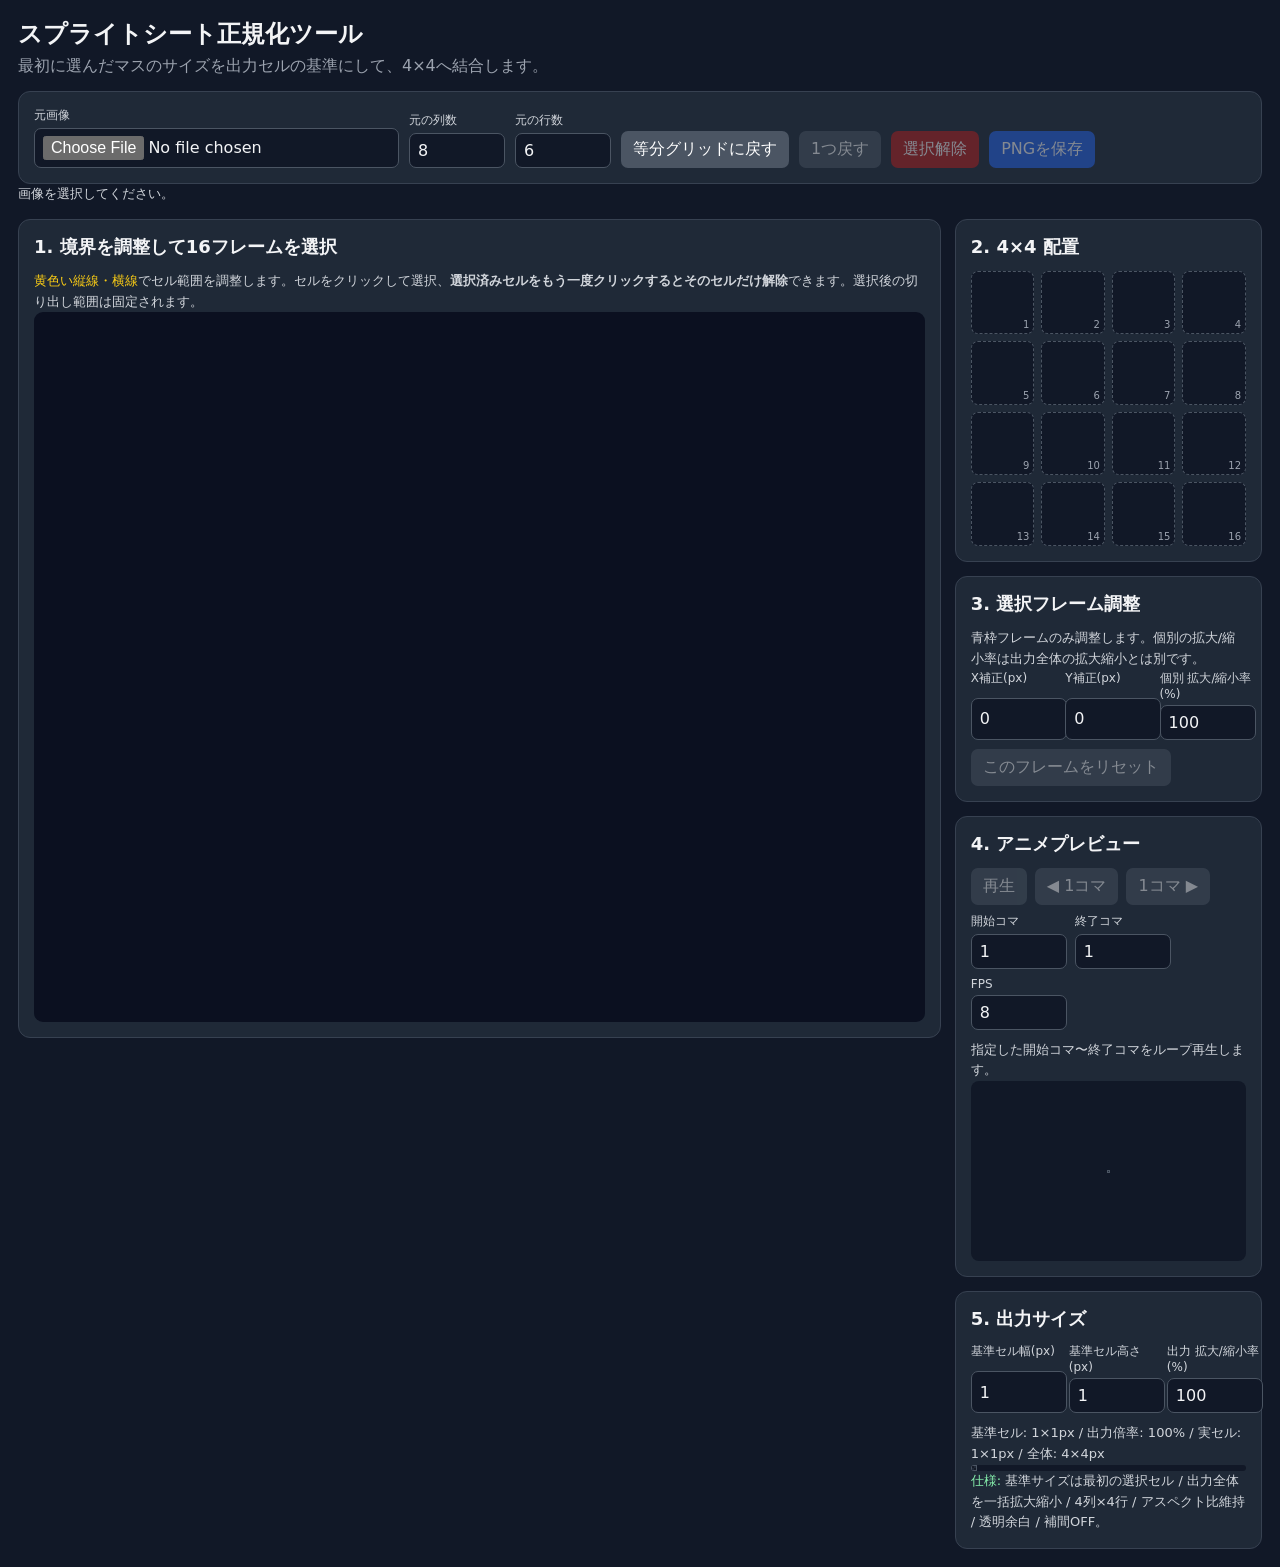
==== commit d80c28da: "Allow selected source cells to be toggled off" ====
--- a/tools/sprite-sheet-cropper/index.html
+++ b/tools/sprite-sheet-cropper/index.html
@@ -5,7 +5,7 @@
 <meta name="viewport" content="width=device-width,initial-scale=1">
 <title>スプライトシート正規化ツール</title>
 <style>
-:root{color-scheme:dark}*{box-sizing:border-box}body{margin:0;background:#111827;color:#f3f4f6;font-family:system-ui,-apple-system,"Segoe UI",sans-serif}main{width:100%;max-width:none;margin:0;padding:18px}h1{margin:0 0 6px;font-size:24px}h2{font-size:18px;margin:0 0 12px}.muted{color:#9ca3af}.panel{margin-top:14px;padding:15px;border:1px solid #374151;border-radius:12px;background:#1f2937}.controls{display:flex;gap:10px;flex-wrap:wrap;align-items:end}.field{display:grid;gap:4px}.field label{font-size:12px;color:#d1d5db}.field input[type=number]{width:96px}input,button{font:inherit}input[type=file],input[type=number]{padding:7px 8px;border:1px solid #4b5563;border-radius:7px;background:#111827;color:#f3f4f6}button{padding:8px 12px;border:0;border-radius:7px;background:#2563eb;color:#fff;cursor:pointer}button.secondary{background:#4b5563}button.danger{background:#b91c1c}button:disabled{opacity:.45;cursor:not-allowed}.workspace{display:grid;grid-template-columns:minmax(0,1fr) minmax(300px,24vw);gap:14px;align-items:start}.source-panel{min-width:0}.canvas-wrap{overflow:auto;background:#0b1020;border-radius:9px;min-height:620px;height:calc(100vh - 190px);max-height:none}.stage{display:inline-block;position:relative;line-height:0;user-select:none;touch-action:none}.stage canvas{display:block;image-rendering:pixelated}.overlay{position:absolute;inset:0}.cell{position:absolute;border:1px solid rgba(255,255,255,.18);cursor:pointer}.cell:hover{background:rgba(59,130,246,.16)}.cell.selected{background:rgba(34,197,94,.20);outline:2px solid #22c55e;outline-offset:-2px}.badge{position:absolute;left:3px;top:3px;font-size:11px;line-height:1;padding:4px 6px;border-radius:999px;background:#111827}.grid-line{position:absolute;z-index:20;background:#facc15;box-shadow:0 0 0 1px rgba(0,0,0,.5);touch-action:none}.grid-line.v{top:0;bottom:0;width:5px;cursor:ew-resize;transform:translateX(-2px)}.grid-line.h{left:0;right:0;height:5px;cursor:ns-resize;transform:translateY(-2px)}.grid-line:hover{background:#fb7185}.grid16{display:grid;grid-template-columns:repeat(4,1fr);gap:7px}.slot{position:relative;aspect-ratio:1;border:1px dashed #4b5563;border-radius:7px;background:#111827;overflow:hidden;cursor:pointer}.slot.active{outline:2px solid #60a5fa}.slot canvas{display:block;width:100%;height:100%;image-rendering:pixelated}.slot .n{position:absolute;right:4px;bottom:3px;font-size:10px;color:#9ca3af}.output-wrap,.anim-wrap{overflow:auto;max-width:100%;background:#111827;border-radius:8px}.output canvas,.anim-wrap canvas{display:block;max-width:none;height:auto;image-rendering:pixelated;border:1px solid #4b5563;background:repeating-conic-gradient(#202938 0 25%,#151b27 0 50%) 50%/16px 16px}.anim-wrap{display:grid;place-items:center;padding:10px;min-height:180px}.anim-controls{display:flex;gap:8px;flex-wrap:wrap;align-items:end;margin-bottom:10px}.status,.note{font-size:13px;color:#d1d5db;line-height:1.6}.edit-grid{display:grid;grid-template-columns:repeat(3,minmax(70px,1fr));gap:8px}.edit-grid input{width:100%}.output-grid{display:grid;grid-template-columns:repeat(3,minmax(90px,1fr));gap:8px;margin-bottom:10px}.row{display:flex;gap:8px;flex-wrap:wrap}.ok{color:#86efac}.warn{color:#facc15}@media(max-width:1050px){main{padding:12px}.workspace{grid-template-columns:1fr}.canvas-wrap{min-height:500px;height:auto}.edit-grid,.output-grid{grid-template-columns:repeat(2,1fr)}}
+:root{color-scheme:dark}*{box-sizing:border-box}body{margin:0;background:#111827;color:#f3f4f6;font-family:system-ui,-apple-system,"Segoe UI",sans-serif}main{width:100%;max-width:none;margin:0;padding:18px}h1{margin:0 0 6px;font-size:24px}h2{font-size:18px;margin:0 0 12px}.muted{color:#9ca3af}.panel{margin-top:14px;padding:15px;border:1px solid #374151;border-radius:12px;background:#1f2937}.controls{display:flex;gap:10px;flex-wrap:wrap;align-items:end}.field{display:grid;gap:4px}.field label{font-size:12px;color:#d1d5db}.field input[type=number]{width:96px}input,button{font:inherit}input[type=file],input[type=number]{padding:7px 8px;border:1px solid #4b5563;border-radius:7px;background:#111827;color:#f3f4f6}button{padding:8px 12px;border:0;border-radius:7px;background:#2563eb;color:#fff;cursor:pointer}button.secondary{background:#4b5563}button.danger{background:#b91c1c}button:disabled{opacity:.45;cursor:not-allowed}.workspace{display:grid;grid-template-columns:minmax(0,1fr) minmax(300px,24vw);gap:14px;align-items:start}.source-panel{min-width:0}.canvas-wrap{overflow:auto;background:#0b1020;border-radius:9px;min-height:620px;height:calc(100vh - 190px)}.stage{display:inline-block;position:relative;line-height:0;user-select:none;touch-action:none}.stage canvas{display:block;image-rendering:pixelated}.overlay{position:absolute;inset:0}.cell{position:absolute;border:1px solid rgba(255,255,255,.18);cursor:pointer}.cell:hover{background:rgba(59,130,246,.16)}.cell.selected{background:rgba(34,197,94,.20);outline:2px solid #22c55e;outline-offset:-2px}.cell.selected:hover{background:rgba(239,68,68,.24);outline-color:#f87171}.badge{position:absolute;left:3px;top:3px;font-size:11px;line-height:1;padding:4px 6px;border-radius:999px;background:#111827}.grid-line{position:absolute;z-index:20;background:#facc15;box-shadow:0 0 0 1px rgba(0,0,0,.5);touch-action:none}.grid-line.v{top:0;bottom:0;width:5px;cursor:ew-resize;transform:translateX(-2px)}.grid-line.h{left:0;right:0;height:5px;cursor:ns-resize;transform:translateY(-2px)}.grid-line:hover{background:#fb7185}.grid16{display:grid;grid-template-columns:repeat(4,1fr);gap:7px}.slot{position:relative;aspect-ratio:1;border:1px dashed #4b5563;border-radius:7px;background:#111827;overflow:hidden;cursor:pointer}.slot.active{outline:2px solid #60a5fa}.slot canvas{display:block;width:100%;height:100%;image-rendering:pixelated}.slot .n{position:absolute;right:4px;bottom:3px;font-size:10px;color:#9ca3af}.output-wrap,.anim-wrap{overflow:auto;max-width:100%;background:#111827;border-radius:8px}.output canvas,.anim-wrap canvas{display:block;max-width:none;height:auto;image-rendering:pixelated;border:1px solid #4b5563;background:repeating-conic-gradient(#202938 0 25%,#151b27 0 50%) 50%/16px 16px}.anim-wrap{display:grid;place-items:center;padding:10px;min-height:180px}.anim-controls{display:flex;gap:8px;flex-wrap:wrap;align-items:end;margin-bottom:10px}.status,.note{font-size:13px;color:#d1d5db;line-height:1.6}.edit-grid{display:grid;grid-template-columns:repeat(3,minmax(70px,1fr));gap:8px}.edit-grid input{width:100%}.output-grid{display:grid;grid-template-columns:repeat(3,minmax(90px,1fr));gap:8px;margin-bottom:10px}.row{display:flex;gap:8px;flex-wrap:wrap}.ok{color:#86efac}.warn{color:#facc15}@media(max-width:1050px){main{padding:12px}.workspace{grid-template-columns:1fr}.canvas-wrap{min-height:500px;height:auto}.edit-grid,.output-grid{grid-template-columns:repeat(2,1fr)}}
 </style>
 </head>
 <body>
@@ -13,103 +13,56 @@
 <h1>スプライトシート正規化ツール</h1>
 <div class="muted">最初に選んだマスのサイズを出力セルの基準にして、4×4へ結合します。</div>
 <section class="panel controls">
-  <div class="field"><label>元画像</label><input id="file" type="file" accept="image/png,image/*"></div>
-  <div class="field"><label>元の列数</label><input id="cols" type="number" min="1" value="8"></div>
-  <div class="field"><label>元の行数</label><input id="rows" type="number" min="1" value="6"></div>
-  <button id="apply" class="secondary">等分グリッドに戻す</button>
-  <button id="undo" class="secondary" disabled>1つ戻す</button>
-  <button id="clear" class="danger" disabled>選択解除</button>
-  <button id="download" disabled>PNGを保存</button>
+<div class="field"><label>元画像</label><input id="file" type="file" accept="image/png,image/*"></div>
+<div class="field"><label>元の列数</label><input id="cols" type="number" min="1" value="8"></div>
+<div class="field"><label>元の行数</label><input id="rows" type="number" min="1" value="6"></div>
+<button id="apply" class="secondary">等分グリッドに戻す</button><button id="undo" class="secondary" disabled>1つ戻す</button><button id="clear" class="danger" disabled>選択解除</button><button id="download" disabled>PNGを保存</button>
 </section>
 <div id="status" class="status">画像を選択してください。</div>
 <section class="workspace">
-  <section class="panel source-panel">
-    <h2>1. 境界を調整して16フレームを選択</h2>
-    <div class="note"><span class="warn">黄色い縦線・横線</span>で現在のセル範囲を調整します。最初に選んだセルの幅・高さが出力セルの初期サイズになります。選択後の切り出し範囲は固定されます。</div>
-    <div class="canvas-wrap"><div id="stage" class="stage"><canvas id="source"></canvas><div id="overlay" class="overlay"></div></div></div>
-  </section>
-  <div>
-    <section class="panel"><h2>2. 4×4 配置</h2><div id="slots" class="grid16"></div></section>
-    <section class="panel">
-      <h2>3. 選択フレーム調整</h2>
-      <div class="note">青枠フレームのみ調整します。個別の拡大/縮小率は出力全体の拡大縮小とは別です。</div>
-      <div class="edit-grid">
-        <div class="field"><label>X補正(px)</label><input id="dx" type="number" step="1" value="0"></div>
-        <div class="field"><label>Y補正(px)</label><input id="dy" type="number" step="1" value="0"></div>
-        <div class="field"><label>個別 拡大/縮小率(%)</label><input id="scale" type="number" min="1" max="400" step="1" value="100"></div>
-      </div>
-      <div class="row" style="margin-top:9px"><button id="resetOne" class="secondary" disabled>このフレームをリセット</button></div>
-    </section>
-    <section class="panel">
-      <h2>4. アニメプレビュー</h2>
-      <div class="anim-controls">
-        <button id="animToggle" class="secondary" disabled>再生</button>
-        <button id="animPrev" class="secondary" disabled>◀ 1コマ</button>
-        <button id="animNext" class="secondary" disabled>1コマ ▶</button>
-        <div class="field"><label>開始コマ</label><input id="animStart" type="number" min="1" max="16" step="1" value="1"></div>
-        <div class="field"><label>終了コマ</label><input id="animEnd" type="number" min="1" max="16" step="1" value="1"></div>
-        <div class="field"><label>FPS</label><input id="fps" type="number" min="1" max="60" step="1" value="8"></div>
-      </div>
-      <div id="animInfo" class="note">指定した開始コマ〜終了コマをループ再生します。</div>
-      <div class="anim-wrap"><canvas id="animCanvas" width="1" height="1"></canvas></div>
-    </section>
-    <section class="panel output">
-      <h2>5. 出力サイズ</h2>
-      <div class="output-grid">
-        <div class="field"><label>基準セル幅(px)</label><input id="cellW" type="number" min="1" max="4096" step="1" value="1"></div>
-        <div class="field"><label>基準セル高さ(px)</label><input id="cellH" type="number" min="1" max="4096" step="1" value="1"></div>
-        <div class="field"><label>出力 拡大/縮小率(%)</label><input id="outputScale" type="number" min="1" max="400" step="1" value="100"></div>
-      </div>
-      <div id="outputInfo" class="note"></div>
-      <div class="output-wrap"><canvas id="output" width="4" height="4"></canvas></div>
-      <div class="note"><span class="ok">仕様:</span> 基準サイズは最初の選択セル / 出力全体を一括拡大縮小 / 4列×4行 / アスペクト比維持 / 透明余白 / 補間OFF。</div>
-    </section>
-  </div>
-</section>
-</main>
+<section class="panel source-panel"><h2>1. 境界を調整して16フレームを選択</h2><div class="note"><span class="warn">黄色い縦線・横線</span>でセル範囲を調整します。セルをクリックして選択、<strong>選択済みセルをもう一度クリックするとそのセルだけ解除</strong>できます。選択後の切り出し範囲は固定されます。</div><div class="canvas-wrap"><div id="stage" class="stage"><canvas id="source"></canvas><div id="overlay" class="overlay"></div></div></div></section>
+<div>
+<section class="panel"><h2>2. 4×4 配置</h2><div id="slots" class="grid16"></div></section>
+<section class="panel"><h2>3. 選択フレーム調整</h2><div class="note">青枠フレームのみ調整します。個別の拡大/縮小率は出力全体の拡大縮小とは別です。</div><div class="edit-grid"><div class="field"><label>X補正(px)</label><input id="dx" type="number" step="1" value="0"></div><div class="field"><label>Y補正(px)</label><input id="dy" type="number" step="1" value="0"></div><div class="field"><label>個別 拡大/縮小率(%)</label><input id="scale" type="number" min="1" max="400" step="1" value="100"></div></div><div class="row" style="margin-top:9px"><button id="resetOne" class="secondary" disabled>このフレームをリセット</button></div></section>
+<section class="panel"><h2>4. アニメプレビュー</h2><div class="anim-controls"><button id="animToggle" class="secondary" disabled>再生</button><button id="animPrev" class="secondary" disabled>◀ 1コマ</button><button id="animNext" class="secondary" disabled>1コマ ▶</button><div class="field"><label>開始コマ</label><input id="animStart" type="number" min="1" max="16" step="1" value="1"></div><div class="field"><label>終了コマ</label><input id="animEnd" type="number" min="1" max="16" step="1" value="1"></div><div class="field"><label>FPS</label><input id="fps" type="number" min="1" max="60" step="1" value="8"></div></div><div id="animInfo" class="note">指定した開始コマ〜終了コマをループ再生します。</div><div class="anim-wrap"><canvas id="animCanvas" width="1" height="1"></canvas></div></section>
+<section class="panel output"><h2>5. 出力サイズ</h2><div class="output-grid"><div class="field"><label>基準セル幅(px)</label><input id="cellW" type="number" min="1" max="4096" step="1" value="1"></div><div class="field"><label>基準セル高さ(px)</label><input id="cellH" type="number" min="1" max="4096" step="1" value="1"></div><div class="field"><label>出力 拡大/縮小率(%)</label><input id="outputScale" type="number" min="1" max="400" step="1" value="100"></div></div><div id="outputInfo" class="note"></div><div class="output-wrap"><canvas id="output" width="4" height="4"></canvas></div><div class="note"><span class="ok">仕様:</span> 基準サイズは最初の選択セル / 出力全体を一括拡大縮小 / 4列×4行 / アスペクト比維持 / 透明余白 / 補間OFF。</div></section>
+</div></section></main>
 <script>
 const $=id=>document.getElementById(id);
 const file=$('file'),colsEl=$('cols'),rowsEl=$('rows'),apply=$('apply'),undo=$('undo'),clear=$('clear'),download=$('download');
 const source=$('source'),sctx=source.getContext('2d',{alpha:true}),overlay=$('overlay'),stage=$('stage'),slots=$('slots'),output=$('output'),octx=output.getContext('2d',{alpha:true});
 const dxEl=$('dx'),dyEl=$('dy'),scaleEl=$('scale'),resetOne=$('resetOne'),status=$('status'),cellWEl=$('cellW'),cellHEl=$('cellH'),outputScaleEl=$('outputScale'),outputInfo=$('outputInfo');
 const animCanvas=$('animCanvas'),actx=animCanvas.getContext('2d',{alpha:true}),animToggle=$('animToggle'),animPrev=$('animPrev'),animNext=$('animNext'),animStartEl=$('animStart'),animEndEl=$('animEnd'),fpsEl=$('fps'),animInfo=$('animInfo');
-let img=null,cols=8,rows=6,selected=[],active=-1,frameState=[];
-let xCuts=[],yCuts=[],drag=null;
-let animPlaying=false,animFrame=0,animTimer=null;
-function evenCuts(size,count){const a=[];for(let i=0;i<=count;i++)a.push(Math.round(i*size/count));return a;}
-function currentRect(index){const c=index%cols,r=Math.floor(index/cols);return{x:xCuts[c],y:yCuts[r],w:xCuts[c+1]-xCuts[c],h:yCuts[r+1]-yCuts[r]};}
-function getCellSize(){const baseW=Math.max(1,parseInt(cellWEl.value)||1),baseH=Math.max(1,parseInt(cellHEl.value)||1),scale=Math.max(.01,(parseInt(outputScaleEl.value)||100)/100);return{baseW,baseH,scale,w:Math.max(1,Math.round(baseW*scale)),h:Math.max(1,Math.round(baseH*scale))};}
-function getAnimRange(){const count=selected.length;if(!count)return{start:0,end:0};let start=Math.max(1,Math.min(count,parseInt(animStartEl.value)||1));let end=Math.max(1,Math.min(count,parseInt(animEndEl.value)||count));if(start>end)[start,end]=[end,start];animStartEl.value=start;animEndEl.value=end;return{start:start-1,end:end-1};}
-function initSlots(){slots.innerHTML='';for(let i=0;i<16;i++){const d=document.createElement('div');d.className='slot';const c=document.createElement('canvas');c.width=1;c.height=1;d.appendChild(c);const n=document.createElement('span');n.className='n';n.textContent=i+1;d.appendChild(n);d.onclick=()=>{if(selected[i]){active=i;syncEditor();renderAll();}};slots.appendChild(d);}}
-initSlots();
-file.onchange=()=>{const f=file.files?.[0];if(!f)return;stopAnimation();const url=URL.createObjectURL(f),im=new Image();im.onload=()=>{URL.revokeObjectURL(url);img=im;cols=Math.max(1,parseInt(colsEl.value)||8);rows=Math.max(1,parseInt(rowsEl.value)||6);resetGrid();selected=[];frameState=[];active=-1;animFrame=0;animStartEl.value=1;animEndEl.value=1;cellWEl.value=1;cellHEl.value=1;outputScaleEl.value=100;renderSource();renderAll();};im.src=url;};
-apply.onclick=()=>{if(!img)return;stopAnimation();cols=Math.max(1,parseInt(colsEl.value)||8);rows=Math.max(1,parseInt(rowsEl.value)||6);resetGrid();selected=[];frameState=[];active=-1;animFrame=0;animStartEl.value=1;animEndEl.value=1;cellWEl.value=1;cellHEl.value=1;outputScaleEl.value=100;renderSource();renderAll();};
-function resetGrid(){xCuts=evenCuts(img.naturalWidth,cols);yCuts=evenCuts(img.naturalHeight,rows);}
-undo.onclick=()=>{selected.pop();frameState.pop();if(active>=selected.length)active=selected.length-1;if(selected.length===0){stopAnimation();animFrame=0;animStartEl.value=1;animEndEl.value=1;cellWEl.value=1;cellHEl.value=1;outputScaleEl.value=100;}else{animEndEl.value=Math.min(parseInt(animEndEl.value)||selected.length,selected.length);const range=getAnimRange();animFrame=Math.max(range.start,Math.min(animFrame,range.end));}syncEditor();renderAll();};
-clear.onclick=()=>{stopAnimation();selected=[];frameState=[];active=-1;animFrame=0;animStartEl.value=1;animEndEl.value=1;cellWEl.value=1;cellHEl.value=1;outputScaleEl.value=100;syncEditor();renderAll();};
-resetOne.onclick=()=>{if(active>=0){frameState[active]={dx:0,dy:0,scale:1};syncEditor();renderAll();}};
-download.onclick=()=>{if(selected.length!==16)return;const a=document.createElement('a');a.href=output.toDataURL('image/png');a.download=`sprite-sheet-4x4-${output.width}x${output.height}.png`;a.click();};
-[dxEl,dyEl,scaleEl].forEach(el=>el.oninput=()=>{if(active<0)return;const st=frameState[active];st.dx=parseInt(dxEl.value)||0;st.dy=parseInt(dyEl.value)||0;st.scale=Math.max(.01,(parseInt(scaleEl.value)||100)/100);renderAll();});
-[cellWEl,cellHEl,outputScaleEl].forEach(el=>el.oninput=renderAll);
-fpsEl.oninput=()=>{if(animPlaying)restartAnimation();};
-[animStartEl,animEndEl].forEach(el=>el.oninput=()=>{if(!selected.length)return;const range=getAnimRange();animFrame=Math.max(range.start,Math.min(animFrame,range.end));renderAnimationFrame();if(animPlaying)restartAnimation();});
-animToggle.onclick=()=>animPlaying?stopAnimation():startAnimation();
-animPrev.onclick=()=>{if(!selected.length)return;stopAnimation();const range=getAnimRange();animFrame--;if(animFrame<range.start)animFrame=range.end;renderAnimationFrame();};
-animNext.onclick=()=>{if(!selected.length)return;stopAnimation();const range=getAnimRange();animFrame++;if(animFrame>range.end)animFrame=range.start;renderAnimationFrame();};
-function startAnimation(){if(!selected.length)return;const range=getAnimRange();if(animFrame<range.start||animFrame>range.end)animFrame=range.start;animPlaying=true;animToggle.textContent='停止';renderAnimationFrame();restartAnimation();}
-function stopAnimation(){animPlaying=false;animToggle.textContent='再生';if(animTimer){clearInterval(animTimer);animTimer=null;}}
-function restartAnimation(){if(animTimer)clearInterval(animTimer);if(!animPlaying||!selected.length)return;const fps=Math.max(1,Math.min(60,parseInt(fpsEl.value)||8));animTimer=setInterval(()=>{const range=getAnimRange();animFrame++;if(animFrame>range.end)animFrame=range.start;renderAnimationFrame();},1000/fps);}
-function renderSource(){if(!img){source.width=1;source.height=1;overlay.innerHTML='';return;}source.width=img.naturalWidth;source.height=img.naturalHeight;sctx.clearRect(0,0,source.width,source.height);sctx.imageSmoothingEnabled=false;sctx.drawImage(img,0,0);stage.style.width=source.width+'px';stage.style.height=source.height+'px';renderGridOverlay();}
-function renderGridOverlay(){overlay.innerHTML='';for(let r=0;r<rows;r++)for(let c=0;c<cols;c++){const i=r*cols+c,d=document.createElement('div');d.className='cell';d.style.left=xCuts[c]+'px';d.style.top=yCuts[r]+'px';d.style.width=(xCuts[c+1]-xCuts[c])+'px';d.style.height=(yCuts[r+1]-yCuts[r])+'px';d.onclick=e=>{e.stopPropagation();selectCell(i)};overlay.appendChild(d);}for(let i=1;i<xCuts.length-1;i++){const l=document.createElement('div');l.className='grid-line v';l.style.left=xCuts[i]+'px';l.dataset.axis='x';l.dataset.index=i;l.onpointerdown=startDrag;overlay.appendChild(l);}for(let i=1;i<yCuts.length-1;i++){const l=document.createElement('div');l.className='grid-line h';l.style.top=yCuts[i]+'px';l.dataset.axis='y';l.dataset.index=i;l.onpointerdown=startDrag;overlay.appendChild(l);}markSelections();}
-function startDrag(e){e.preventDefault();e.stopPropagation();const el=e.currentTarget;drag={axis:el.dataset.axis,index:+el.dataset.index};document.body.style.cursor=drag.axis==='x'?'ew-resize':'ns-resize';window.addEventListener('pointermove',moveDrag);window.addEventListener('pointerup',endDrag);window.addEventListener('pointercancel',endDrag);}
-function moveDrag(e){if(!drag||!img)return;e.preventDefault();const rect=stage.getBoundingClientRect();const scaleX=img.naturalWidth/rect.width,scaleY=img.naturalHeight/rect.height;if(drag.axis==='x'){let v=Math.round((e.clientX-rect.left)*scaleX),i=drag.index;v=Math.max(xCuts[i-1]+1,Math.min(xCuts[i+1]-1,v));xCuts[i]=v;}else{let v=Math.round((e.clientY-rect.top)*scaleY),i=drag.index;v=Math.max(yCuts[i-1]+1,Math.min(yCuts[i+1]-1,v));yCuts[i]=v;}renderGridOverlay();renderAll();}
-function endDrag(){if(!drag)return;drag=null;document.body.style.cursor='';window.removeEventListener('pointermove',moveDrag);window.removeEventListener('pointerup',endDrag);window.removeEventListener('pointercancel',endDrag);}
-function selectCell(i){if(!img||selected.length>=16||selected.some(s=>s.index===i))return;const r=currentRect(i);if(selected.length===0){cellWEl.value=r.w;cellHEl.value=r.h;outputScaleEl.value=100;animStartEl.value=1;}selected.push({index:i,rect:{x:r.x,y:r.y,w:r.w,h:r.h}});frameState.push({dx:0,dy:0,scale:1});animEndEl.value=selected.length;active=selected.length-1;syncEditor();renderAll();}
-function drawFrame(ctx,slot,ox,oy,cellW,cellH){const item=selected[slot];if(!item)return;const r=item.rect,st=frameState[slot];const fit=Math.min(cellW/r.w,cellH/r.h),finalScale=fit*st.scale;const dw=Math.max(1,Math.round(r.w*finalScale)),dh=Math.max(1,Math.round(r.h*finalScale));const cellScale=getCellSize().scale;const x=ox+Math.round((cellW-dw)/2)+Math.round(st.dx*cellScale),y=oy+Math.round((cellH-dh)/2)+Math.round(st.dy*cellScale);ctx.save();ctx.beginPath();ctx.rect(ox,oy,cellW,cellH);ctx.clip();ctx.imageSmoothingEnabled=false;ctx.drawImage(img,r.x,r.y,r.w,r.h,x,y,dw,dh);ctx.restore();}
-function markSelections(){[...overlay.querySelectorAll('.cell')].forEach((d,i)=>{const p=selected.findIndex(s=>s.index===i);d.classList.toggle('selected',p>=0);d.innerHTML=p>=0?`<span class="badge">${p+1}</span>`:'';});}
-function renderAnimationFrame(){const cell=getCellSize();animCanvas.width=cell.w;animCanvas.height=cell.h;actx.clearRect(0,0,cell.w,cell.h);actx.imageSmoothingEnabled=false;if(selected.length){const range=getAnimRange();animFrame=Math.max(range.start,Math.min(animFrame,range.end));drawFrame(actx,animFrame,0,0,cell.w,cell.h);animInfo.textContent=`フレーム ${animFrame+1}/${selected.length} / 再生範囲 ${range.start+1}〜${range.end+1} / ${Math.max(1,Math.min(60,parseInt(fpsEl.value)||8))} FPS`; }else{animInfo.textContent='指定した開始コマ〜終了コマをループ再生します。';}}
-function renderAll(){markSelections();const cell=getCellSize();[...slots.children].forEach((d,i)=>{d.classList.toggle('active',i===active);const c=d.querySelector('canvas'),ctx=c.getContext('2d');c.width=cell.w;c.height=cell.h;ctx.clearRect(0,0,cell.w,cell.h);ctx.imageSmoothingEnabled=false;drawFrame(ctx,i,0,0,cell.w,cell.h);});output.width=cell.w*4;output.height=cell.h*4;octx.clearRect(0,0,output.width,output.height);octx.imageSmoothingEnabled=false;for(let i=0;i<16;i++)drawFrame(octx,i,(i%4)*cell.w,Math.floor(i/4)*cell.h,cell.w,cell.h);undo.disabled=selected.length===0;clear.disabled=selected.length===0;download.disabled=selected.length!==16;resetOne.disabled=active<0;animToggle.disabled=selected.length===0;animPrev.disabled=selected.length===0;animNext.disabled=selected.length===0;animStartEl.max=Math.max(1,selected.length);animEndEl.max=Math.max(1,selected.length);if(selected.length&&parseInt(animEndEl.value)>selected.length)animEndEl.value=selected.length;outputInfo.textContent=`基準セル: ${cell.baseW}×${cell.baseH}px / 出力倍率: ${Math.round(cell.scale*100)}% / 実セル: ${cell.w}×${cell.h}px / 全体: ${output.width}×${output.height}px`;status.textContent=!img?'画像を選択してください。':`元画像: ${img.naturalWidth}×${img.naturalHeight}px / ${cols}列×${rows}行 / 選択: ${selected.length}/16 / 選択済み範囲は固定`;renderAnimationFrame();}
-function syncEditor(){const enabled=active>=0&&frameState[active];[dxEl,dyEl,scaleEl].forEach(e=>e.disabled=!enabled);if(!enabled){dxEl.value=0;dyEl.value=0;scaleEl.value=100;return;}const st=frameState[active];dxEl.value=st.dx;dyEl.value=st.dy;scaleEl.value=Math.round(st.scale*100);}
+let img=null,cols=8,rows=6,selected=[],active=-1,frameState=[],xCuts=[],yCuts=[],drag=null,animPlaying=false,animFrame=0,animTimer=null;
+function evenCuts(size,count){return Array.from({length:count+1},(_,i)=>Math.round(i*size/count))}
+function currentRect(index){const c=index%cols,r=Math.floor(index/cols);return{x:xCuts[c],y:yCuts[r],w:xCuts[c+1]-xCuts[c],h:yCuts[r+1]-yCuts[r]}}
+function getCellSize(){const baseW=Math.max(1,parseInt(cellWEl.value)||1),baseH=Math.max(1,parseInt(cellHEl.value)||1),scale=Math.max(.01,(parseInt(outputScaleEl.value)||100)/100);return{baseW,baseH,scale,w:Math.max(1,Math.round(baseW*scale)),h:Math.max(1,Math.round(baseH*scale))}}
+function getAnimRange(){const count=selected.length;if(!count)return{start:0,end:0};let start=Math.max(1,Math.min(count,parseInt(animStartEl.value)||1)),end=Math.max(1,Math.min(count,parseInt(animEndEl.value)||count));if(start>end)[start,end]=[end,start];animStartEl.value=start;animEndEl.value=end;return{start:start-1,end:end-1}}
+function initSlots(){slots.innerHTML='';for(let i=0;i<16;i++){const d=document.createElement('div');d.className='slot';const c=document.createElement('canvas');c.width=c.height=1;d.appendChild(c);const n=document.createElement('span');n.className='n';n.textContent=i+1;d.appendChild(n);d.onclick=()=>{if(selected[i]){active=i;syncEditor();renderAll()}};slots.appendChild(d)}}initSlots();
+function resetSelectionState(){stopAnimation();selected=[];frameState=[];active=-1;animFrame=0;animStartEl.value=animEndEl.value=1;cellWEl.value=cellHEl.value=1;outputScaleEl.value=100;syncEditor()}
+file.onchange=()=>{const f=file.files?.[0];if(!f)return;stopAnimation();const url=URL.createObjectURL(f),im=new Image();im.onload=()=>{URL.revokeObjectURL(url);img=im;cols=Math.max(1,parseInt(colsEl.value)||8);rows=Math.max(1,parseInt(rowsEl.value)||6);xCuts=evenCuts(img.naturalWidth,cols);yCuts=evenCuts(img.naturalHeight,rows);resetSelectionState();renderSource();renderAll()};im.src=url};
+apply.onclick=()=>{if(!img)return;cols=Math.max(1,parseInt(colsEl.value)||8);rows=Math.max(1,parseInt(rowsEl.value)||6);xCuts=evenCuts(img.naturalWidth,cols);yCuts=evenCuts(img.naturalHeight,rows);resetSelectionState();renderSource();renderAll()};
+undo.onclick=()=>{if(!selected.length)return;removeSelectedAt(selected.length-1)};clear.onclick=()=>{resetSelectionState();renderAll()};
+resetOne.onclick=()=>{if(active>=0){frameState[active]={dx:0,dy:0,scale:1};syncEditor();renderAll()}};
+download.onclick=()=>{if(selected.length!==16)return;const a=document.createElement('a');a.href=output.toDataURL('image/png');a.download=`sprite-sheet-4x4-${output.width}x${output.height}.png`;a.click()};
+[dxEl,dyEl,scaleEl].forEach(el=>el.oninput=()=>{if(active<0)return;const st=frameState[active];st.dx=parseInt(dxEl.value)||0;st.dy=parseInt(dyEl.value)||0;st.scale=Math.max(.01,(parseInt(scaleEl.value)||100)/100);renderAll()});[cellWEl,cellHEl,outputScaleEl].forEach(el=>el.oninput=renderAll);
+fpsEl.oninput=()=>{if(animPlaying)restartAnimation()};[animStartEl,animEndEl].forEach(el=>el.oninput=()=>{if(!selected.length)return;const range=getAnimRange();animFrame=Math.max(range.start,Math.min(animFrame,range.end));renderAnimationFrame();if(animPlaying)restartAnimation()});
+animToggle.onclick=()=>animPlaying?stopAnimation():startAnimation();animPrev.onclick=()=>{if(!selected.length)return;stopAnimation();const r=getAnimRange();animFrame--;if(animFrame<r.start)animFrame=r.end;renderAnimationFrame()};animNext.onclick=()=>{if(!selected.length)return;stopAnimation();const r=getAnimRange();animFrame++;if(animFrame>r.end)animFrame=r.start;renderAnimationFrame()};
+function startAnimation(){if(!selected.length)return;const r=getAnimRange();if(animFrame<r.start||animFrame>r.end)animFrame=r.start;animPlaying=true;animToggle.textContent='停止';renderAnimationFrame();restartAnimation()}
+function stopAnimation(){animPlaying=false;animToggle.textContent='再生';if(animTimer){clearInterval(animTimer);animTimer=null}}
+function restartAnimation(){if(animTimer)clearInterval(animTimer);if(!animPlaying||!selected.length)return;const fps=Math.max(1,Math.min(60,parseInt(fpsEl.value)||8));animTimer=setInterval(()=>{const r=getAnimRange();animFrame++;if(animFrame>r.end)animFrame=r.start;renderAnimationFrame()},1000/fps)}
+function renderSource(){if(!img){source.width=source.height=1;overlay.innerHTML='';return}source.width=img.naturalWidth;source.height=img.naturalHeight;sctx.clearRect(0,0,source.width,source.height);sctx.imageSmoothingEnabled=false;sctx.drawImage(img,0,0);stage.style.width=source.width+'px';stage.style.height=source.height+'px';renderGridOverlay()}
+function renderGridOverlay(){overlay.innerHTML='';for(let r=0;r<rows;r++)for(let c=0;c<cols;c++){const i=r*cols+c,d=document.createElement('div');d.className='cell';d.style.left=xCuts[c]+'px';d.style.top=yCuts[r]+'px';d.style.width=xCuts[c+1]-xCuts[c]+'px';d.style.height=yCuts[r+1]-yCuts[r]+'px';d.onclick=e=>{e.stopPropagation();toggleCell(i)};overlay.appendChild(d)}for(let i=1;i<xCuts.length-1;i++){const l=document.createElement('div');l.className='grid-line v';l.style.left=xCuts[i]+'px';l.dataset.axis='x';l.dataset.index=i;l.onpointerdown=startDrag;overlay.appendChild(l)}for(let i=1;i<yCuts.length-1;i++){const l=document.createElement('div');l.className='grid-line h';l.style.top=yCuts[i]+'px';l.dataset.axis='y';l.dataset.index=i;l.onpointerdown=startDrag;overlay.appendChild(l)}markSelections()}
+function startDrag(e){e.preventDefault();e.stopPropagation();drag={axis:e.currentTarget.dataset.axis,index:+e.currentTarget.dataset.index};document.body.style.cursor=drag.axis==='x'?'ew-resize':'ns-resize';window.addEventListener('pointermove',moveDrag);window.addEventListener('pointerup',endDrag);window.addEventListener('pointercancel',endDrag)}
+function moveDrag(e){if(!drag||!img)return;e.preventDefault();const rect=stage.getBoundingClientRect(),sx=img.naturalWidth/rect.width,sy=img.naturalHeight/rect.height;if(drag.axis==='x'){let v=Math.round((e.clientX-rect.left)*sx),i=drag.index;v=Math.max(xCuts[i-1]+1,Math.min(xCuts[i+1]-1,v));xCuts[i]=v}else{let v=Math.round((e.clientY-rect.top)*sy),i=drag.index;v=Math.max(yCuts[i-1]+1,Math.min(yCuts[i+1]-1,v));yCuts[i]=v}renderGridOverlay();renderAll()}
+function endDrag(){if(!drag)return;drag=null;document.body.style.cursor='';window.removeEventListener('pointermove',moveDrag);window.removeEventListener('pointerup',endDrag);window.removeEventListener('pointercancel',endDrag)}
+function toggleCell(i){const p=selected.findIndex(s=>s.index===i);if(p>=0){removeSelectedAt(p);return}if(selected.length>=16)return;const r=currentRect(i);if(selected.length===0){cellWEl.value=r.w;cellHEl.value=r.h;outputScaleEl.value=100;animStartEl.value=1}selected.push({index:i,rect:{...r}});frameState.push({dx:0,dy:0,scale:1});animEndEl.value=selected.length;active=selected.length-1;syncEditor();renderAll()}
+function removeSelectedAt(pos){if(pos<0||pos>=selected.length)return;const wasPlaying=animPlaying;stopAnimation();selected.splice(pos,1);frameState.splice(pos,1);if(!selected.length){active=-1;animFrame=0;animStartEl.value=animEndEl.value=1;cellWEl.value=cellHEl.value=1;outputScaleEl.value=100}else{if(active===pos)active=Math.min(pos,selected.length-1);else if(active>pos)active--;animStartEl.value=Math.min(parseInt(animStartEl.value)||1,selected.length);animEndEl.value=Math.min(parseInt(animEndEl.value)||selected.length,selected.length);const r=getAnimRange();if(animFrame>pos)animFrame--;animFrame=Math.max(r.start,Math.min(animFrame,r.end))}syncEditor();renderAll();if(wasPlaying&&selected.length)startAnimation()}
+function drawFrame(ctx,slot,ox,oy,cellW,cellH){const item=selected[slot];if(!item)return;const r=item.rect,st=frameState[slot],fit=Math.min(cellW/r.w,cellH/r.h),finalScale=fit*st.scale,dw=Math.max(1,Math.round(r.w*finalScale)),dh=Math.max(1,Math.round(r.h*finalScale)),cellScale=getCellSize().scale,x=ox+Math.round((cellW-dw)/2)+Math.round(st.dx*cellScale),y=oy+Math.round((cellH-dh)/2)+Math.round(st.dy*cellScale);ctx.save();ctx.beginPath();ctx.rect(ox,oy,cellW,cellH);ctx.clip();ctx.imageSmoothingEnabled=false;ctx.drawImage(img,r.x,r.y,r.w,r.h,x,y,dw,dh);ctx.restore()}
+function markSelections(){[...overlay.querySelectorAll('.cell')].forEach((d,i)=>{const p=selected.findIndex(s=>s.index===i);d.classList.toggle('selected',p>=0);d.innerHTML=p>=0?`<span class="badge">${p+1}</span>`:''})}
+function renderAnimationFrame(){const cell=getCellSize();animCanvas.width=cell.w;animCanvas.height=cell.h;actx.clearRect(0,0,cell.w,cell.h);actx.imageSmoothingEnabled=false;if(selected.length){const r=getAnimRange();animFrame=Math.max(r.start,Math.min(animFrame,r.end));drawFrame(actx,animFrame,0,0,cell.w,cell.h);animInfo.textContent=`フレーム ${animFrame+1}/${selected.length} / 再生範囲 ${r.start+1}〜${r.end+1} / ${Math.max(1,Math.min(60,parseInt(fpsEl.value)||8))} FPS`}else animInfo.textContent='指定した開始コマ〜終了コマをループ再生します。'}
+function renderAll(){markSelections();const cell=getCellSize();[...slots.children].forEach((d,i)=>{d.classList.toggle('active',i===active);const c=d.querySelector('canvas'),ctx=c.getContext('2d');c.width=cell.w;c.height=cell.h;ctx.clearRect(0,0,cell.w,cell.h);ctx.imageSmoothingEnabled=false;drawFrame(ctx,i,0,0,cell.w,cell.h)});output.width=cell.w*4;output.height=cell.h*4;octx.clearRect(0,0,output.width,output.height);octx.imageSmoothingEnabled=false;for(let i=0;i<16;i++)drawFrame(octx,i,(i%4)*cell.w,Math.floor(i/4)*cell.h,cell.w,cell.h);undo.disabled=clear.disabled=selected.length===0;download.disabled=selected.length!==16;resetOne.disabled=active<0;animToggle.disabled=animPrev.disabled=animNext.disabled=selected.length===0;animStartEl.max=animEndEl.max=Math.max(1,selected.length);outputInfo.textContent=`基準セル: ${cell.baseW}×${cell.baseH}px / 出力倍率: ${Math.round(cell.scale*100)}% / 実セル: ${cell.w}×${cell.h}px / 全体: ${output.width}×${output.height}px`;status.textContent=!img?'画像を選択してください。':`元画像: ${img.naturalWidth}×${img.naturalHeight}px / ${cols}列×${rows}行 / 選択: ${selected.length}/16 / 選択済みセルは再クリックで解除`;renderAnimationFrame()}
+function syncEditor(){const enabled=active>=0&&frameState[active];[dxEl,dyEl,scaleEl].forEach(e=>e.disabled=!enabled);if(!enabled){dxEl.value=dyEl.value=0;scaleEl.value=100;return}const st=frameState[active];dxEl.value=st.dx;dyEl.value=st.dy;scaleEl.value=Math.round(st.scale*100)}
 syncEditor();renderAll();
 </script>
 </body>
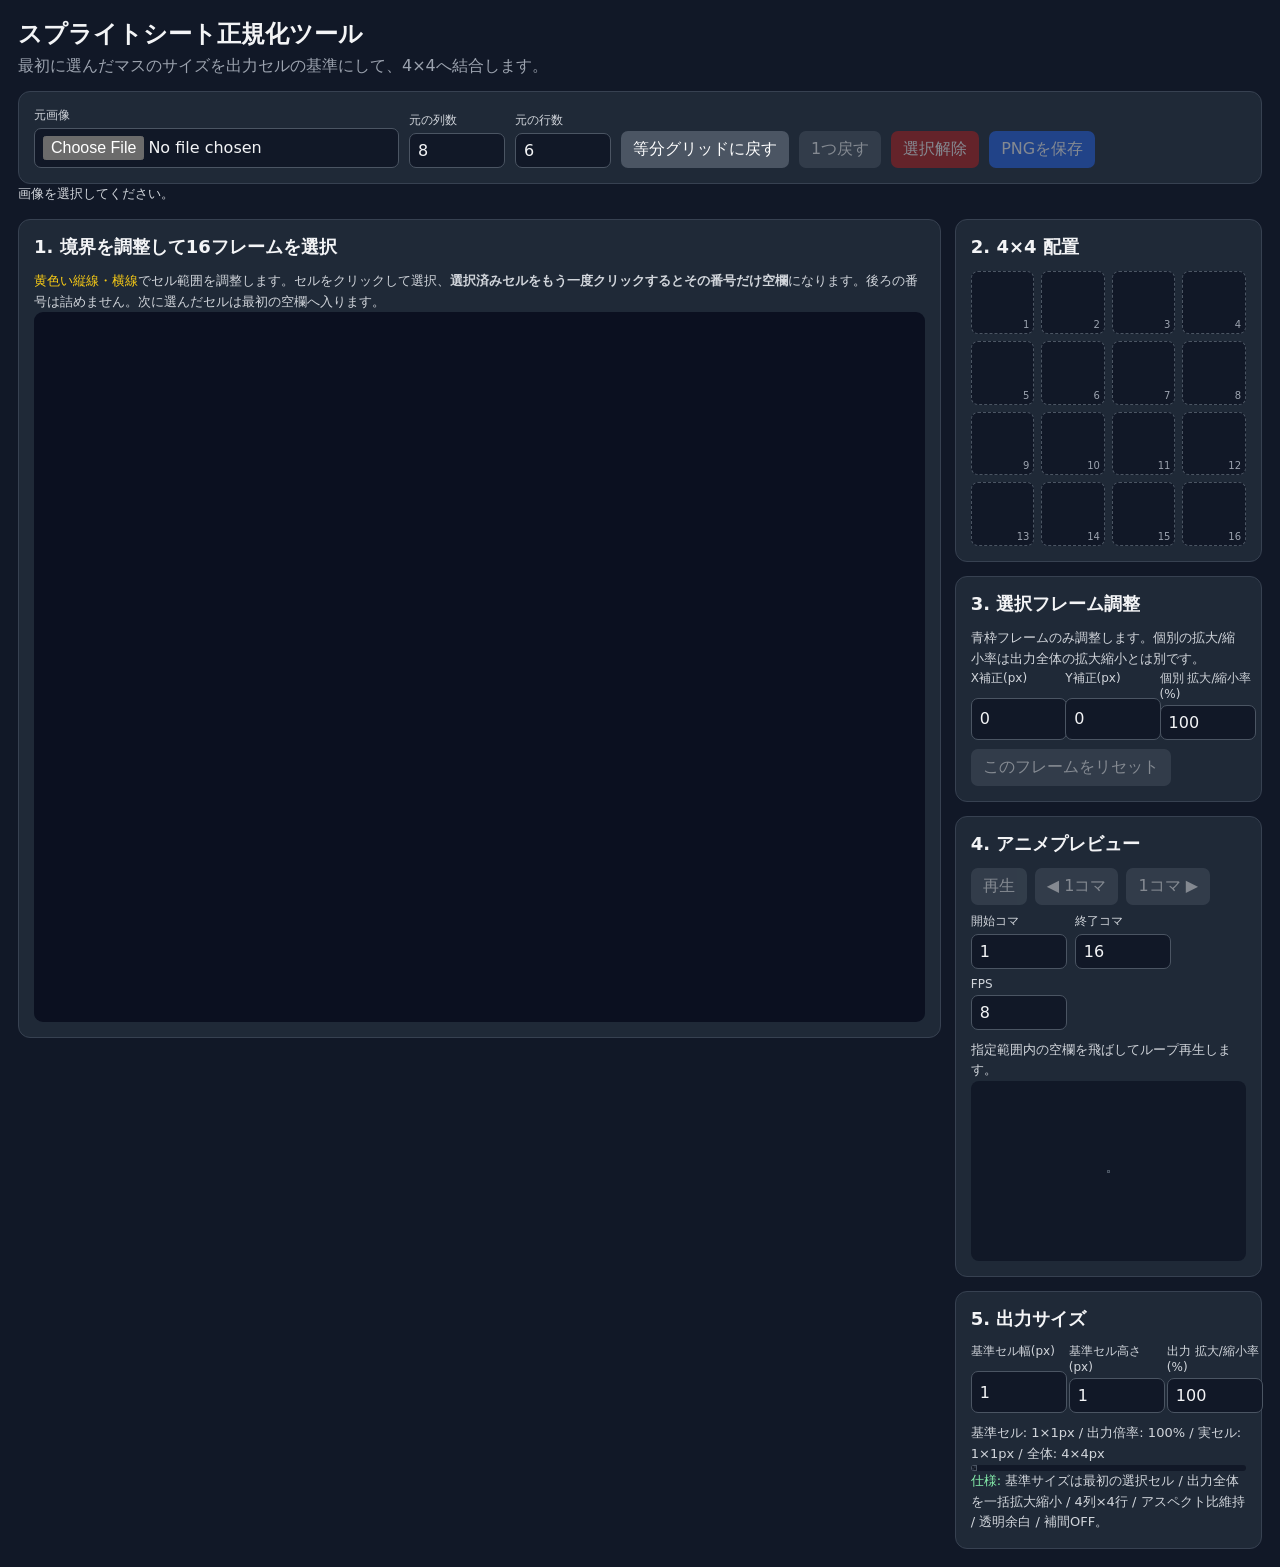
==== commit 55b50605: "Keep sprite slots fixed when deselecting" ====
--- a/tools/sprite-sheet-cropper/index.html
+++ b/tools/sprite-sheet-cropper/index.html
@@ -20,11 +20,11 @@
 </section>
 <div id="status" class="status">画像を選択してください。</div>
 <section class="workspace">
-<section class="panel source-panel"><h2>1. 境界を調整して16フレームを選択</h2><div class="note"><span class="warn">黄色い縦線・横線</span>でセル範囲を調整します。セルをクリックして選択、<strong>選択済みセルをもう一度クリックするとそのセルだけ解除</strong>できます。選択後の切り出し範囲は固定されます。</div><div class="canvas-wrap"><div id="stage" class="stage"><canvas id="source"></canvas><div id="overlay" class="overlay"></div></div></div></section>
+<section class="panel source-panel"><h2>1. 境界を調整して16フレームを選択</h2><div class="note"><span class="warn">黄色い縦線・横線</span>でセル範囲を調整します。セルをクリックして選択、<strong>選択済みセルをもう一度クリックするとその番号だけ空欄</strong>になります。後ろの番号は詰めません。次に選んだセルは最初の空欄へ入ります。</div><div class="canvas-wrap"><div id="stage" class="stage"><canvas id="source"></canvas><div id="overlay" class="overlay"></div></div></div></section>
 <div>
 <section class="panel"><h2>2. 4×4 配置</h2><div id="slots" class="grid16"></div></section>
 <section class="panel"><h2>3. 選択フレーム調整</h2><div class="note">青枠フレームのみ調整します。個別の拡大/縮小率は出力全体の拡大縮小とは別です。</div><div class="edit-grid"><div class="field"><label>X補正(px)</label><input id="dx" type="number" step="1" value="0"></div><div class="field"><label>Y補正(px)</label><input id="dy" type="number" step="1" value="0"></div><div class="field"><label>個別 拡大/縮小率(%)</label><input id="scale" type="number" min="1" max="400" step="1" value="100"></div></div><div class="row" style="margin-top:9px"><button id="resetOne" class="secondary" disabled>このフレームをリセット</button></div></section>
-<section class="panel"><h2>4. アニメプレビュー</h2><div class="anim-controls"><button id="animToggle" class="secondary" disabled>再生</button><button id="animPrev" class="secondary" disabled>◀ 1コマ</button><button id="animNext" class="secondary" disabled>1コマ ▶</button><div class="field"><label>開始コマ</label><input id="animStart" type="number" min="1" max="16" step="1" value="1"></div><div class="field"><label>終了コマ</label><input id="animEnd" type="number" min="1" max="16" step="1" value="1"></div><div class="field"><label>FPS</label><input id="fps" type="number" min="1" max="60" step="1" value="8"></div></div><div id="animInfo" class="note">指定した開始コマ〜終了コマをループ再生します。</div><div class="anim-wrap"><canvas id="animCanvas" width="1" height="1"></canvas></div></section>
+<section class="panel"><h2>4. アニメプレビュー</h2><div class="anim-controls"><button id="animToggle" class="secondary" disabled>再生</button><button id="animPrev" class="secondary" disabled>◀ 1コマ</button><button id="animNext" class="secondary" disabled>1コマ ▶</button><div class="field"><label>開始コマ</label><input id="animStart" type="number" min="1" max="16" step="1" value="1"></div><div class="field"><label>終了コマ</label><input id="animEnd" type="number" min="1" max="16" step="1" value="16"></div><div class="field"><label>FPS</label><input id="fps" type="number" min="1" max="60" step="1" value="8"></div></div><div id="animInfo" class="note">指定範囲内の空欄を飛ばしてループ再生します。</div><div class="anim-wrap"><canvas id="animCanvas" width="1" height="1"></canvas></div></section>
 <section class="panel output"><h2>5. 出力サイズ</h2><div class="output-grid"><div class="field"><label>基準セル幅(px)</label><input id="cellW" type="number" min="1" max="4096" step="1" value="1"></div><div class="field"><label>基準セル高さ(px)</label><input id="cellH" type="number" min="1" max="4096" step="1" value="1"></div><div class="field"><label>出力 拡大/縮小率(%)</label><input id="outputScale" type="number" min="1" max="400" step="1" value="100"></div></div><div id="outputInfo" class="note"></div><div class="output-wrap"><canvas id="output" width="4" height="4"></canvas></div><div class="note"><span class="ok">仕様:</span> 基準サイズは最初の選択セル / 出力全体を一括拡大縮小 / 4列×4行 / アスペクト比維持 / 透明余白 / 補間OFF。</div></section>
 </div></section></main>
 <script>
@@ -33,35 +33,37 @@
 const source=$('source'),sctx=source.getContext('2d',{alpha:true}),overlay=$('overlay'),stage=$('stage'),slots=$('slots'),output=$('output'),octx=output.getContext('2d',{alpha:true});
 const dxEl=$('dx'),dyEl=$('dy'),scaleEl=$('scale'),resetOne=$('resetOne'),status=$('status'),cellWEl=$('cellW'),cellHEl=$('cellH'),outputScaleEl=$('outputScale'),outputInfo=$('outputInfo');
 const animCanvas=$('animCanvas'),actx=animCanvas.getContext('2d',{alpha:true}),animToggle=$('animToggle'),animPrev=$('animPrev'),animNext=$('animNext'),animStartEl=$('animStart'),animEndEl=$('animEnd'),fpsEl=$('fps'),animInfo=$('animInfo');
-let img=null,cols=8,rows=6,selected=[],active=-1,frameState=[],xCuts=[],yCuts=[],drag=null,animPlaying=false,animFrame=0,animTimer=null;
+let img=null,cols=8,rows=6,selected=Array(16).fill(null),active=-1,frameState=Array(16).fill(null),xCuts=[],yCuts=[],drag=null,animPlaying=false,animFrame=0,animTimer=null;
 function evenCuts(size,count){return Array.from({length:count+1},(_,i)=>Math.round(i*size/count))}
 function currentRect(index){const c=index%cols,r=Math.floor(index/cols);return{x:xCuts[c],y:yCuts[r],w:xCuts[c+1]-xCuts[c],h:yCuts[r+1]-yCuts[r]}}
+function selectedCount(){return selected.filter(Boolean).length}
 function getCellSize(){const baseW=Math.max(1,parseInt(cellWEl.value)||1),baseH=Math.max(1,parseInt(cellHEl.value)||1),scale=Math.max(.01,(parseInt(outputScaleEl.value)||100)/100);return{baseW,baseH,scale,w:Math.max(1,Math.round(baseW*scale)),h:Math.max(1,Math.round(baseH*scale))}}
-function getAnimRange(){const count=selected.length;if(!count)return{start:0,end:0};let start=Math.max(1,Math.min(count,parseInt(animStartEl.value)||1)),end=Math.max(1,Math.min(count,parseInt(animEndEl.value)||count));if(start>end)[start,end]=[end,start];animStartEl.value=start;animEndEl.value=end;return{start:start-1,end:end-1}}
+function getAnimRange(){let start=Math.max(1,Math.min(16,parseInt(animStartEl.value)||1)),end=Math.max(1,Math.min(16,parseInt(animEndEl.value)||16));if(start>end)[start,end]=[end,start];animStartEl.value=start;animEndEl.value=end;return{start:start-1,end:end-1}}
+function findFrameInRange(from,dir){const r=getAnimRange();const length=r.end-r.start+1;let p=from;for(let n=0;n<length;n++){p+=dir;if(p>r.end)p=r.start;if(p<r.start)p=r.end;if(selected[p])return p}return selected[from]?from:-1}
 function initSlots(){slots.innerHTML='';for(let i=0;i<16;i++){const d=document.createElement('div');d.className='slot';const c=document.createElement('canvas');c.width=c.height=1;d.appendChild(c);const n=document.createElement('span');n.className='n';n.textContent=i+1;d.appendChild(n);d.onclick=()=>{if(selected[i]){active=i;syncEditor();renderAll()}};slots.appendChild(d)}}initSlots();
-function resetSelectionState(){stopAnimation();selected=[];frameState=[];active=-1;animFrame=0;animStartEl.value=animEndEl.value=1;cellWEl.value=cellHEl.value=1;outputScaleEl.value=100;syncEditor()}
+function resetSelectionState(){stopAnimation();selected=Array(16).fill(null);frameState=Array(16).fill(null);active=-1;animFrame=0;animStartEl.value=1;animEndEl.value=16;cellWEl.value=cellHEl.value=1;outputScaleEl.value=100;syncEditor()}
 file.onchange=()=>{const f=file.files?.[0];if(!f)return;stopAnimation();const url=URL.createObjectURL(f),im=new Image();im.onload=()=>{URL.revokeObjectURL(url);img=im;cols=Math.max(1,parseInt(colsEl.value)||8);rows=Math.max(1,parseInt(rowsEl.value)||6);xCuts=evenCuts(img.naturalWidth,cols);yCuts=evenCuts(img.naturalHeight,rows);resetSelectionState();renderSource();renderAll()};im.src=url};
 apply.onclick=()=>{if(!img)return;cols=Math.max(1,parseInt(colsEl.value)||8);rows=Math.max(1,parseInt(rowsEl.value)||6);xCuts=evenCuts(img.naturalWidth,cols);yCuts=evenCuts(img.naturalHeight,rows);resetSelectionState();renderSource();renderAll()};
-undo.onclick=()=>{if(!selected.length)return;removeSelectedAt(selected.length-1)};clear.onclick=()=>{resetSelectionState();renderAll()};
-resetOne.onclick=()=>{if(active>=0){frameState[active]={dx:0,dy:0,scale:1};syncEditor();renderAll()}};
-download.onclick=()=>{if(selected.length!==16)return;const a=document.createElement('a');a.href=output.toDataURL('image/png');a.download=`sprite-sheet-4x4-${output.width}x${output.height}.png`;a.click()};
-[dxEl,dyEl,scaleEl].forEach(el=>el.oninput=()=>{if(active<0)return;const st=frameState[active];st.dx=parseInt(dxEl.value)||0;st.dy=parseInt(dyEl.value)||0;st.scale=Math.max(.01,(parseInt(scaleEl.value)||100)/100);renderAll()});[cellWEl,cellHEl,outputScaleEl].forEach(el=>el.oninput=renderAll);
-fpsEl.oninput=()=>{if(animPlaying)restartAnimation()};[animStartEl,animEndEl].forEach(el=>el.oninput=()=>{if(!selected.length)return;const range=getAnimRange();animFrame=Math.max(range.start,Math.min(animFrame,range.end));renderAnimationFrame();if(animPlaying)restartAnimation()});
-animToggle.onclick=()=>animPlaying?stopAnimation():startAnimation();animPrev.onclick=()=>{if(!selected.length)return;stopAnimation();const r=getAnimRange();animFrame--;if(animFrame<r.start)animFrame=r.end;renderAnimationFrame()};animNext.onclick=()=>{if(!selected.length)return;stopAnimation();const r=getAnimRange();animFrame++;if(animFrame>r.end)animFrame=r.start;renderAnimationFrame()};
-function startAnimation(){if(!selected.length)return;const r=getAnimRange();if(animFrame<r.start||animFrame>r.end)animFrame=r.start;animPlaying=true;animToggle.textContent='停止';renderAnimationFrame();restartAnimation()}
+undo.onclick=()=>{for(let i=15;i>=0;i--)if(selected[i]){removeSelectedAt(i);break}};clear.onclick=()=>{resetSelectionState();renderAll()};
+resetOne.onclick=()=>{if(active>=0&&frameState[active]){frameState[active]={dx:0,dy:0,scale:1};syncEditor();renderAll()}};
+download.onclick=()=>{if(selectedCount()!==16)return;const a=document.createElement('a');a.href=output.toDataURL('image/png');a.download=`sprite-sheet-4x4-${output.width}x${output.height}.png`;a.click()};
+[dxEl,dyEl,scaleEl].forEach(el=>el.oninput=()=>{if(active<0||!frameState[active])return;const st=frameState[active];st.dx=parseInt(dxEl.value)||0;st.dy=parseInt(dyEl.value)||0;st.scale=Math.max(.01,(parseInt(scaleEl.value)||100)/100);renderAll()});[cellWEl,cellHEl,outputScaleEl].forEach(el=>el.oninput=renderAll);
+fpsEl.oninput=()=>{if(animPlaying)restartAnimation()};[animStartEl,animEndEl].forEach(el=>el.oninput=()=>{const r=getAnimRange();if(animFrame<r.start||animFrame>r.end||!selected[animFrame]){const p=findFrameInRange(r.start-1,1);if(p>=0)animFrame=p}renderAnimationFrame();if(animPlaying)restartAnimation()});
+animToggle.onclick=()=>animPlaying?stopAnimation():startAnimation();animPrev.onclick=()=>{if(!selectedCount())return;stopAnimation();const p=findFrameInRange(animFrame,-1);if(p>=0)animFrame=p;renderAnimationFrame()};animNext.onclick=()=>{if(!selectedCount())return;stopAnimation();const p=findFrameInRange(animFrame,1);if(p>=0)animFrame=p;renderAnimationFrame()};
+function startAnimation(){if(!selectedCount())return;const r=getAnimRange();if(animFrame<r.start||animFrame>r.end||!selected[animFrame]){const p=findFrameInRange(r.start-1,1);if(p<0)return;animFrame=p}animPlaying=true;animToggle.textContent='停止';renderAnimationFrame();restartAnimation()}
 function stopAnimation(){animPlaying=false;animToggle.textContent='再生';if(animTimer){clearInterval(animTimer);animTimer=null}}
-function restartAnimation(){if(animTimer)clearInterval(animTimer);if(!animPlaying||!selected.length)return;const fps=Math.max(1,Math.min(60,parseInt(fpsEl.value)||8));animTimer=setInterval(()=>{const r=getAnimRange();animFrame++;if(animFrame>r.end)animFrame=r.start;renderAnimationFrame()},1000/fps)}
+function restartAnimation(){if(animTimer)clearInterval(animTimer);if(!animPlaying||!selectedCount())return;const fps=Math.max(1,Math.min(60,parseInt(fpsEl.value)||8));animTimer=setInterval(()=>{const p=findFrameInRange(animFrame,1);if(p>=0)animFrame=p;renderAnimationFrame()},1000/fps)}
 function renderSource(){if(!img){source.width=source.height=1;overlay.innerHTML='';return}source.width=img.naturalWidth;source.height=img.naturalHeight;sctx.clearRect(0,0,source.width,source.height);sctx.imageSmoothingEnabled=false;sctx.drawImage(img,0,0);stage.style.width=source.width+'px';stage.style.height=source.height+'px';renderGridOverlay()}
 function renderGridOverlay(){overlay.innerHTML='';for(let r=0;r<rows;r++)for(let c=0;c<cols;c++){const i=r*cols+c,d=document.createElement('div');d.className='cell';d.style.left=xCuts[c]+'px';d.style.top=yCuts[r]+'px';d.style.width=xCuts[c+1]-xCuts[c]+'px';d.style.height=yCuts[r+1]-yCuts[r]+'px';d.onclick=e=>{e.stopPropagation();toggleCell(i)};overlay.appendChild(d)}for(let i=1;i<xCuts.length-1;i++){const l=document.createElement('div');l.className='grid-line v';l.style.left=xCuts[i]+'px';l.dataset.axis='x';l.dataset.index=i;l.onpointerdown=startDrag;overlay.appendChild(l)}for(let i=1;i<yCuts.length-1;i++){const l=document.createElement('div');l.className='grid-line h';l.style.top=yCuts[i]+'px';l.dataset.axis='y';l.dataset.index=i;l.onpointerdown=startDrag;overlay.appendChild(l)}markSelections()}
 function startDrag(e){e.preventDefault();e.stopPropagation();drag={axis:e.currentTarget.dataset.axis,index:+e.currentTarget.dataset.index};document.body.style.cursor=drag.axis==='x'?'ew-resize':'ns-resize';window.addEventListener('pointermove',moveDrag);window.addEventListener('pointerup',endDrag);window.addEventListener('pointercancel',endDrag)}
 function moveDrag(e){if(!drag||!img)return;e.preventDefault();const rect=stage.getBoundingClientRect(),sx=img.naturalWidth/rect.width,sy=img.naturalHeight/rect.height;if(drag.axis==='x'){let v=Math.round((e.clientX-rect.left)*sx),i=drag.index;v=Math.max(xCuts[i-1]+1,Math.min(xCuts[i+1]-1,v));xCuts[i]=v}else{let v=Math.round((e.clientY-rect.top)*sy),i=drag.index;v=Math.max(yCuts[i-1]+1,Math.min(yCuts[i+1]-1,v));yCuts[i]=v}renderGridOverlay();renderAll()}
 function endDrag(){if(!drag)return;drag=null;document.body.style.cursor='';window.removeEventListener('pointermove',moveDrag);window.removeEventListener('pointerup',endDrag);window.removeEventListener('pointercancel',endDrag)}
-function toggleCell(i){const p=selected.findIndex(s=>s.index===i);if(p>=0){removeSelectedAt(p);return}if(selected.length>=16)return;const r=currentRect(i);if(selected.length===0){cellWEl.value=r.w;cellHEl.value=r.h;outputScaleEl.value=100;animStartEl.value=1}selected.push({index:i,rect:{...r}});frameState.push({dx:0,dy:0,scale:1});animEndEl.value=selected.length;active=selected.length-1;syncEditor();renderAll()}
-function removeSelectedAt(pos){if(pos<0||pos>=selected.length)return;const wasPlaying=animPlaying;stopAnimation();selected.splice(pos,1);frameState.splice(pos,1);if(!selected.length){active=-1;animFrame=0;animStartEl.value=animEndEl.value=1;cellWEl.value=cellHEl.value=1;outputScaleEl.value=100}else{if(active===pos)active=Math.min(pos,selected.length-1);else if(active>pos)active--;animStartEl.value=Math.min(parseInt(animStartEl.value)||1,selected.length);animEndEl.value=Math.min(parseInt(animEndEl.value)||selected.length,selected.length);const r=getAnimRange();if(animFrame>pos)animFrame--;animFrame=Math.max(r.start,Math.min(animFrame,r.end))}syncEditor();renderAll();if(wasPlaying&&selected.length)startAnimation()}
-function drawFrame(ctx,slot,ox,oy,cellW,cellH){const item=selected[slot];if(!item)return;const r=item.rect,st=frameState[slot],fit=Math.min(cellW/r.w,cellH/r.h),finalScale=fit*st.scale,dw=Math.max(1,Math.round(r.w*finalScale)),dh=Math.max(1,Math.round(r.h*finalScale)),cellScale=getCellSize().scale,x=ox+Math.round((cellW-dw)/2)+Math.round(st.dx*cellScale),y=oy+Math.round((cellH-dh)/2)+Math.round(st.dy*cellScale);ctx.save();ctx.beginPath();ctx.rect(ox,oy,cellW,cellH);ctx.clip();ctx.imageSmoothingEnabled=false;ctx.drawImage(img,r.x,r.y,r.w,r.h,x,y,dw,dh);ctx.restore()}
-function markSelections(){[...overlay.querySelectorAll('.cell')].forEach((d,i)=>{const p=selected.findIndex(s=>s.index===i);d.classList.toggle('selected',p>=0);d.innerHTML=p>=0?`<span class="badge">${p+1}</span>`:''})}
-function renderAnimationFrame(){const cell=getCellSize();animCanvas.width=cell.w;animCanvas.height=cell.h;actx.clearRect(0,0,cell.w,cell.h);actx.imageSmoothingEnabled=false;if(selected.length){const r=getAnimRange();animFrame=Math.max(r.start,Math.min(animFrame,r.end));drawFrame(actx,animFrame,0,0,cell.w,cell.h);animInfo.textContent=`フレーム ${animFrame+1}/${selected.length} / 再生範囲 ${r.start+1}〜${r.end+1} / ${Math.max(1,Math.min(60,parseInt(fpsEl.value)||8))} FPS`}else animInfo.textContent='指定した開始コマ〜終了コマをループ再生します。'}
-function renderAll(){markSelections();const cell=getCellSize();[...slots.children].forEach((d,i)=>{d.classList.toggle('active',i===active);const c=d.querySelector('canvas'),ctx=c.getContext('2d');c.width=cell.w;c.height=cell.h;ctx.clearRect(0,0,cell.w,cell.h);ctx.imageSmoothingEnabled=false;drawFrame(ctx,i,0,0,cell.w,cell.h)});output.width=cell.w*4;output.height=cell.h*4;octx.clearRect(0,0,output.width,output.height);octx.imageSmoothingEnabled=false;for(let i=0;i<16;i++)drawFrame(octx,i,(i%4)*cell.w,Math.floor(i/4)*cell.h,cell.w,cell.h);undo.disabled=clear.disabled=selected.length===0;download.disabled=selected.length!==16;resetOne.disabled=active<0;animToggle.disabled=animPrev.disabled=animNext.disabled=selected.length===0;animStartEl.max=animEndEl.max=Math.max(1,selected.length);outputInfo.textContent=`基準セル: ${cell.baseW}×${cell.baseH}px / 出力倍率: ${Math.round(cell.scale*100)}% / 実セル: ${cell.w}×${cell.h}px / 全体: ${output.width}×${output.height}px`;status.textContent=!img?'画像を選択してください。':`元画像: ${img.naturalWidth}×${img.naturalHeight}px / ${cols}列×${rows}行 / 選択: ${selected.length}/16 / 選択済みセルは再クリックで解除`;renderAnimationFrame()}
+function toggleCell(i){const slot=selected.findIndex(s=>s&&s.index===i);if(slot>=0){removeSelectedAt(slot);return}const target=selected.findIndex(s=>!s);if(target<0)return;const r=currentRect(i);if(selectedCount()===0){cellWEl.value=r.w;cellHEl.value=r.h;outputScaleEl.value=100}selected[target]={index:i,rect:{...r}};frameState[target]={dx:0,dy:0,scale:1};active=target;animFrame=target;syncEditor();renderAll()}
+function removeSelectedAt(slot){if(slot<0||slot>=16||!selected[slot])return;const wasPlaying=animPlaying;stopAnimation();selected[slot]=null;frameState[slot]=null;if(active===slot)active=-1;if(animFrame===slot){const p=findFrameInRange(slot,1);animFrame=p>=0?p:0}if(!selectedCount()){active=-1;animFrame=0;cellWEl.value=cellHEl.value=1;outputScaleEl.value=100}syncEditor();renderAll();if(wasPlaying&&selectedCount())startAnimation()}
+function drawFrame(ctx,slot,ox,oy,cellW,cellH){const item=selected[slot];if(!item)return;const r=item.rect,st=frameState[slot]||{dx:0,dy:0,scale:1},fit=Math.min(cellW/r.w,cellH/r.h),finalScale=fit*st.scale,dw=Math.max(1,Math.round(r.w*finalScale)),dh=Math.max(1,Math.round(r.h*finalScale)),cellScale=getCellSize().scale,x=ox+Math.round((cellW-dw)/2)+Math.round(st.dx*cellScale),y=oy+Math.round((cellH-dh)/2)+Math.round(st.dy*cellScale);ctx.save();ctx.beginPath();ctx.rect(ox,oy,cellW,cellH);ctx.clip();ctx.imageSmoothingEnabled=false;ctx.drawImage(img,r.x,r.y,r.w,r.h,x,y,dw,dh);ctx.restore()}
+function markSelections(){[...overlay.querySelectorAll('.cell')].forEach((d,i)=>{const p=selected.findIndex(s=>s&&s.index===i);d.classList.toggle('selected',p>=0);d.innerHTML=p>=0?`<span class="badge">${p+1}</span>`:''})}
+function renderAnimationFrame(){const cell=getCellSize();animCanvas.width=cell.w;animCanvas.height=cell.h;actx.clearRect(0,0,cell.w,cell.h);actx.imageSmoothingEnabled=false;if(selectedCount()){const r=getAnimRange();if(animFrame<r.start||animFrame>r.end||!selected[animFrame]){const p=findFrameInRange(r.start-1,1);if(p>=0)animFrame=p}if(selected[animFrame])drawFrame(actx,animFrame,0,0,cell.w,cell.h);animInfo.textContent=`フレーム ${animFrame+1}/16 / 再生範囲 ${r.start+1}〜${r.end+1} / 空欄スキップ / ${Math.max(1,Math.min(60,parseInt(fpsEl.value)||8))} FPS`}else animInfo.textContent='指定範囲内の空欄を飛ばしてループ再生します。'}
+function renderAll(){markSelections();const cell=getCellSize(),count=selectedCount();[...slots.children].forEach((d,i)=>{d.classList.toggle('active',i===active);const c=d.querySelector('canvas'),ctx=c.getContext('2d');c.width=cell.w;c.height=cell.h;ctx.clearRect(0,0,cell.w,cell.h);ctx.imageSmoothingEnabled=false;drawFrame(ctx,i,0,0,cell.w,cell.h)});output.width=cell.w*4;output.height=cell.h*4;octx.clearRect(0,0,output.width,output.height);octx.imageSmoothingEnabled=false;for(let i=0;i<16;i++)drawFrame(octx,i,(i%4)*cell.w,Math.floor(i/4)*cell.h,cell.w,cell.h);undo.disabled=clear.disabled=count===0;download.disabled=count!==16;resetOne.disabled=active<0||!selected[active];animToggle.disabled=animPrev.disabled=animNext.disabled=count===0;outputInfo.textContent=`基準セル: ${cell.baseW}×${cell.baseH}px / 出力倍率: ${Math.round(cell.scale*100)}% / 実セル: ${cell.w}×${cell.h}px / 全体: ${output.width}×${output.height}px`;status.textContent=!img?'画像を選択してください。':`元画像: ${img.naturalWidth}×${img.naturalHeight}px / ${cols}列×${rows}行 / 使用: ${count}/16 / 空欄番号は維持`;renderAnimationFrame()}
 function syncEditor(){const enabled=active>=0&&frameState[active];[dxEl,dyEl,scaleEl].forEach(e=>e.disabled=!enabled);if(!enabled){dxEl.value=dyEl.value=0;scaleEl.value=100;return}const st=frameState[active];dxEl.value=st.dx;dyEl.value=st.dy;scaleEl.value=Math.round(st.scale*100)}
 syncEditor();renderAll();
 </script>
